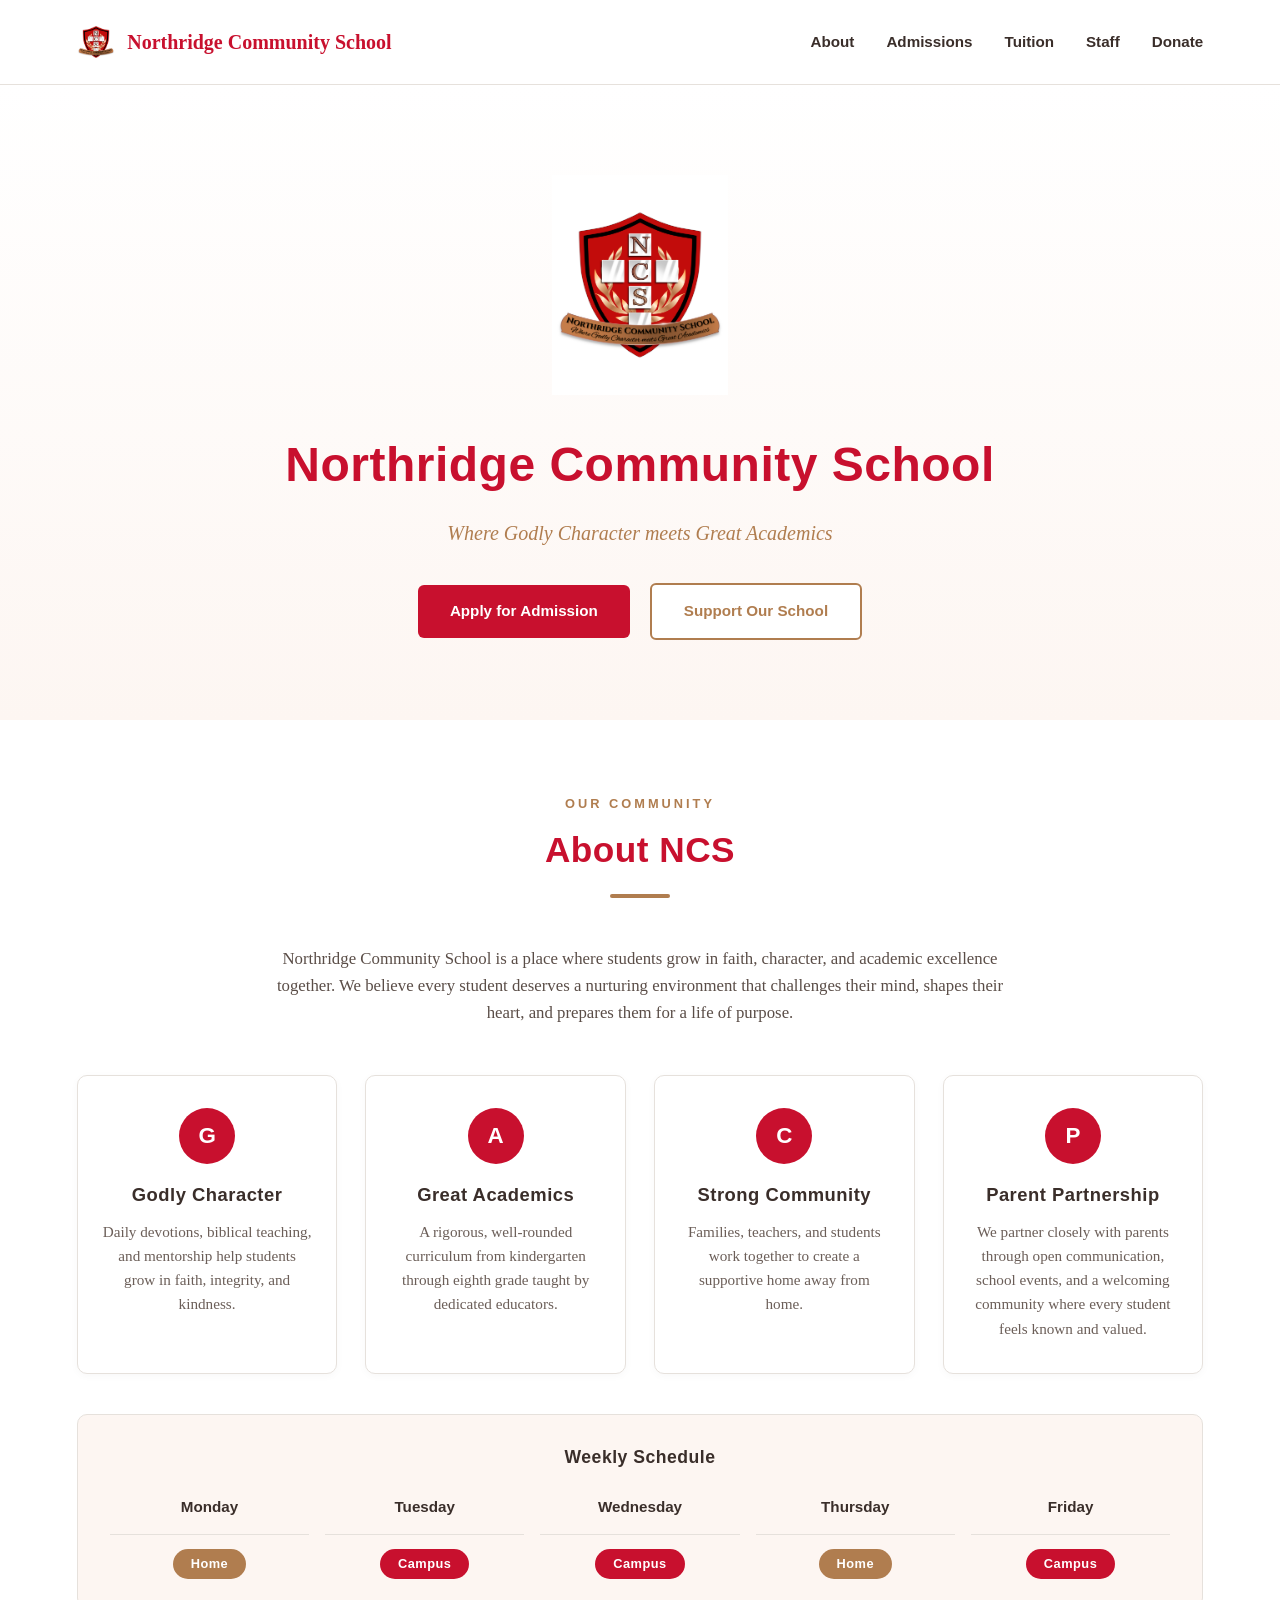
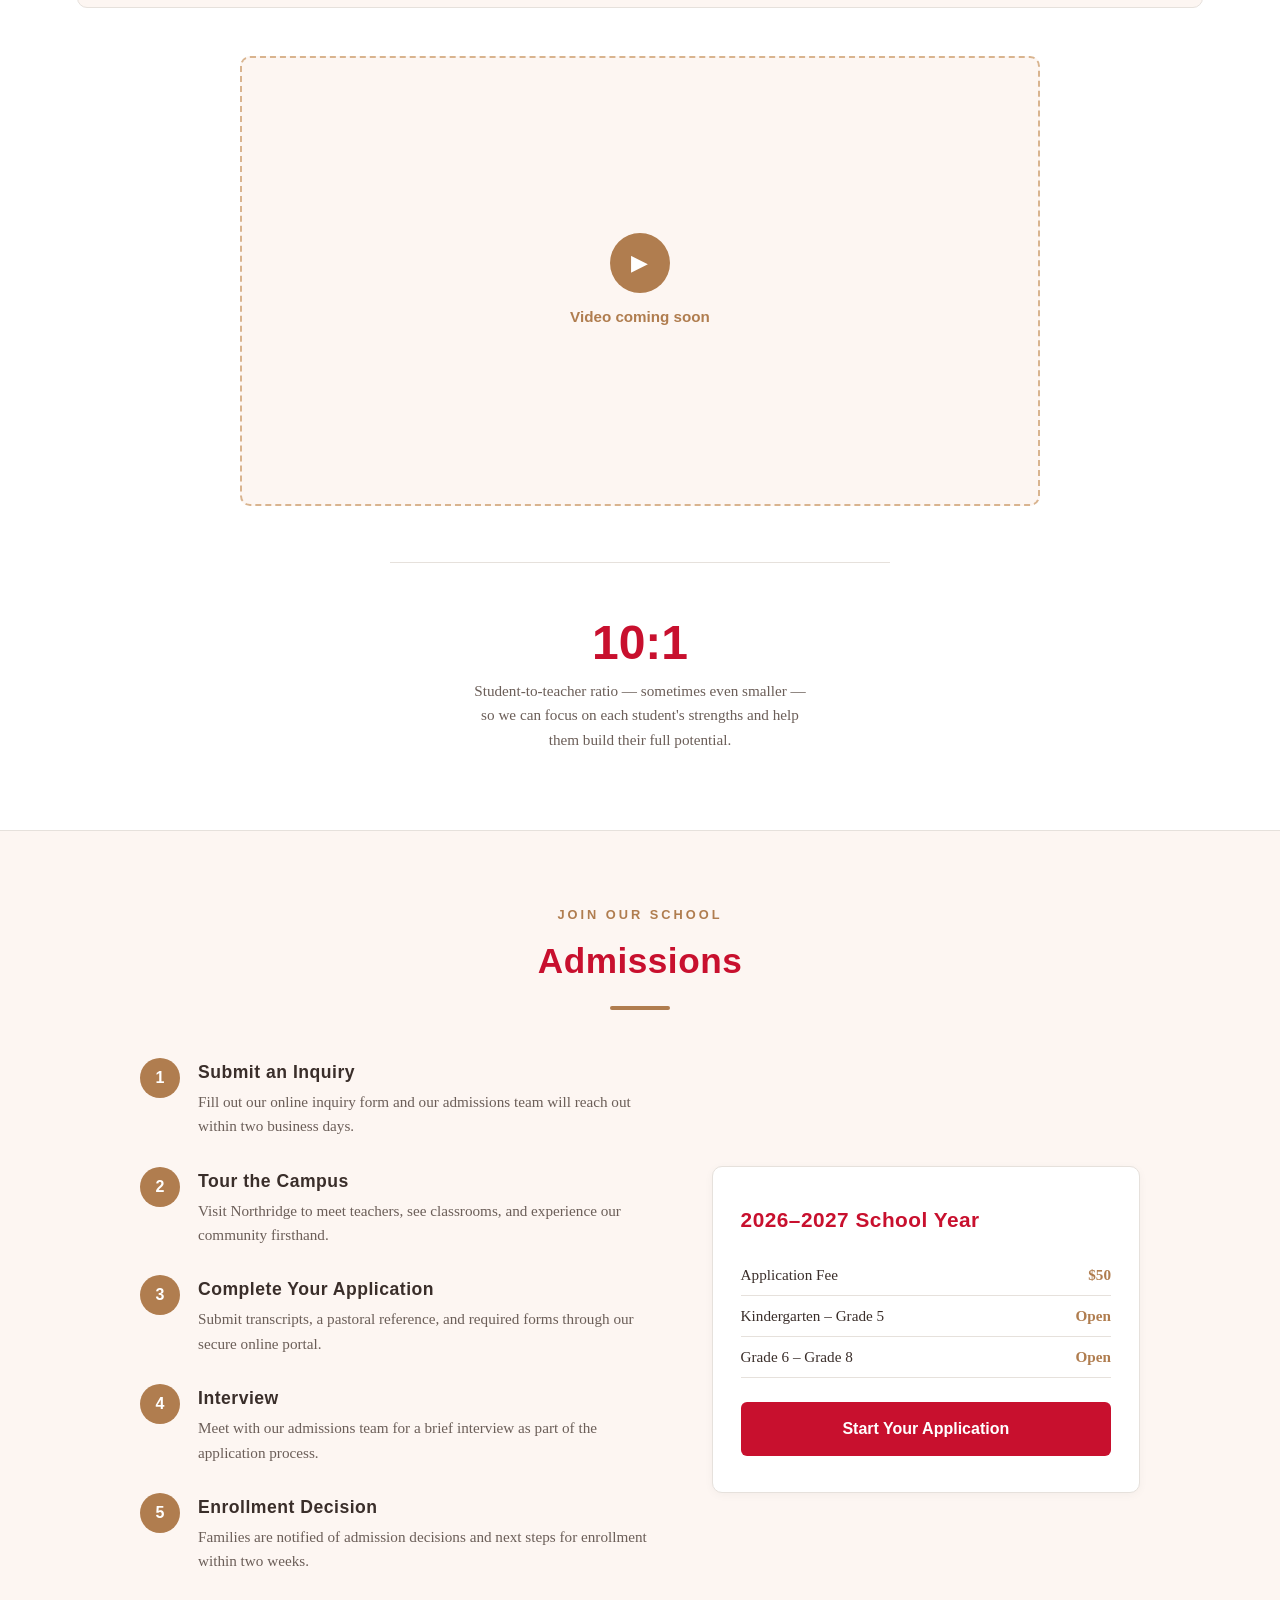
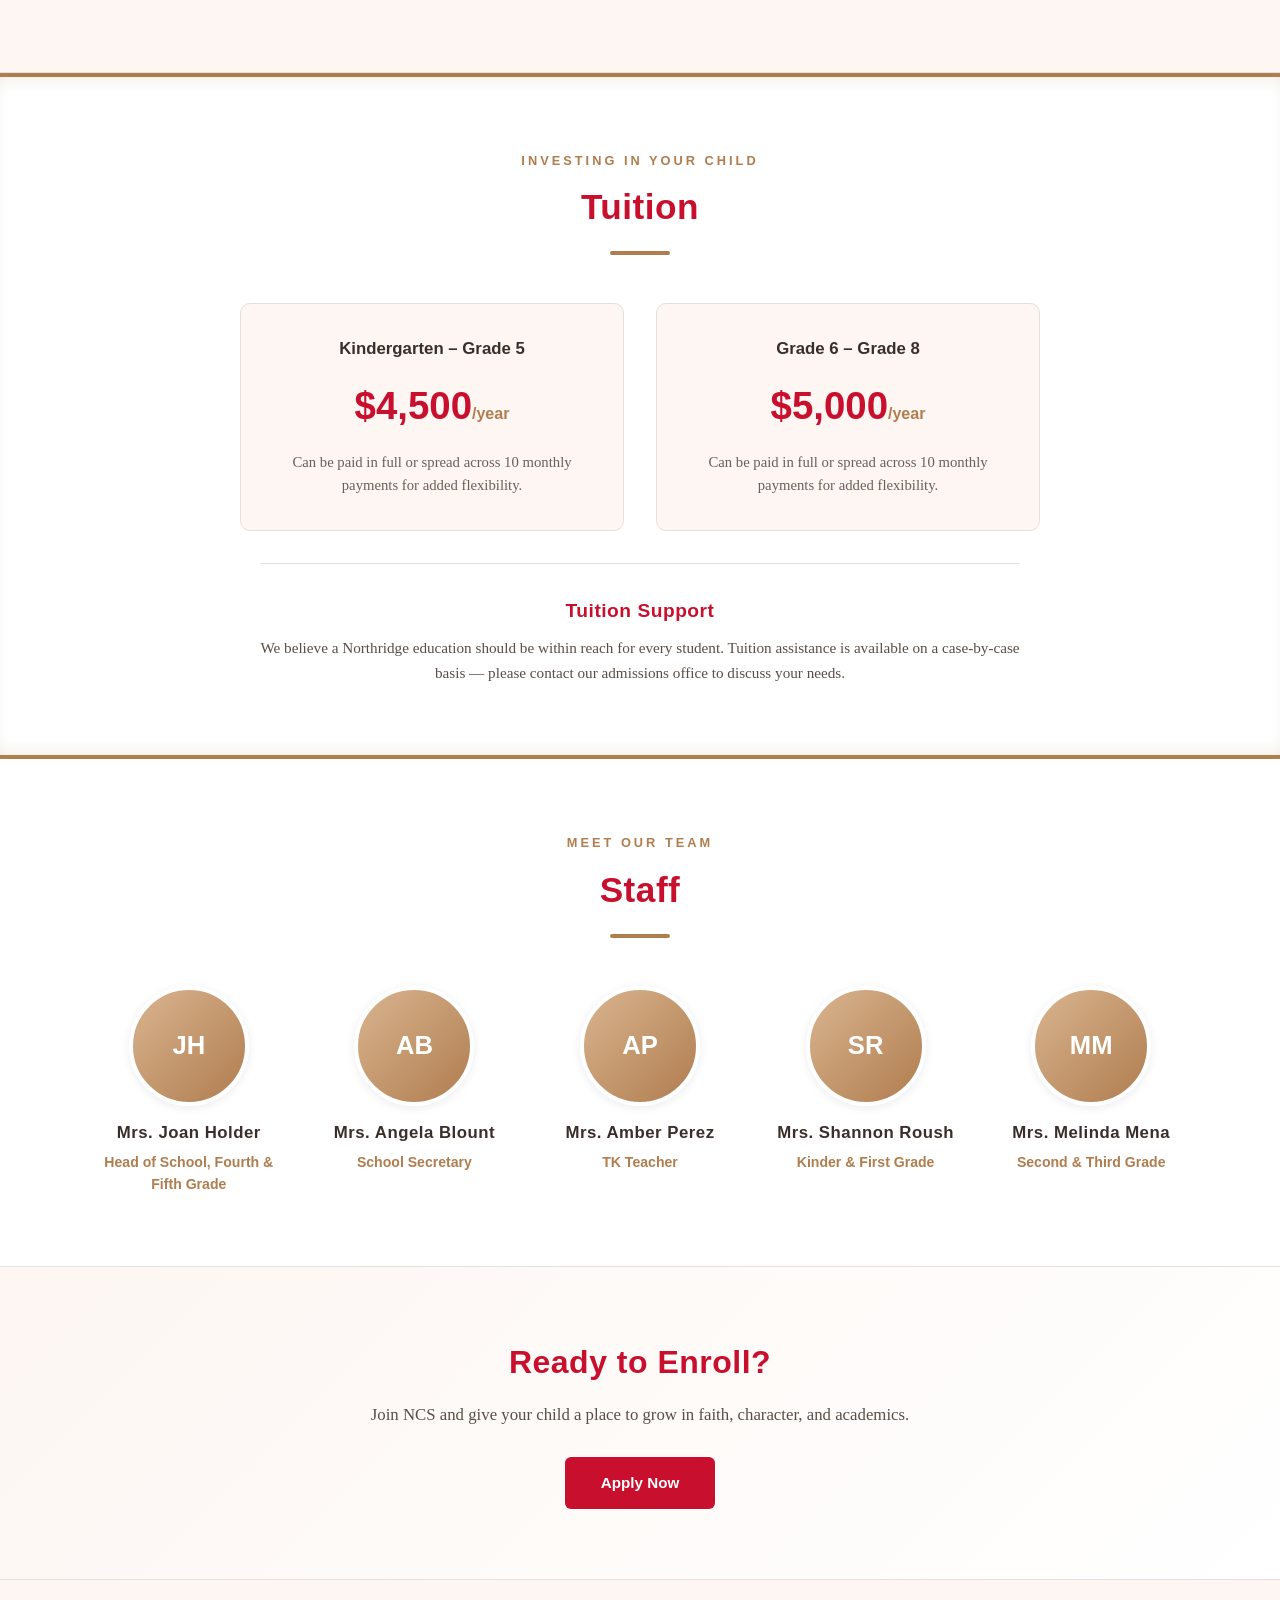
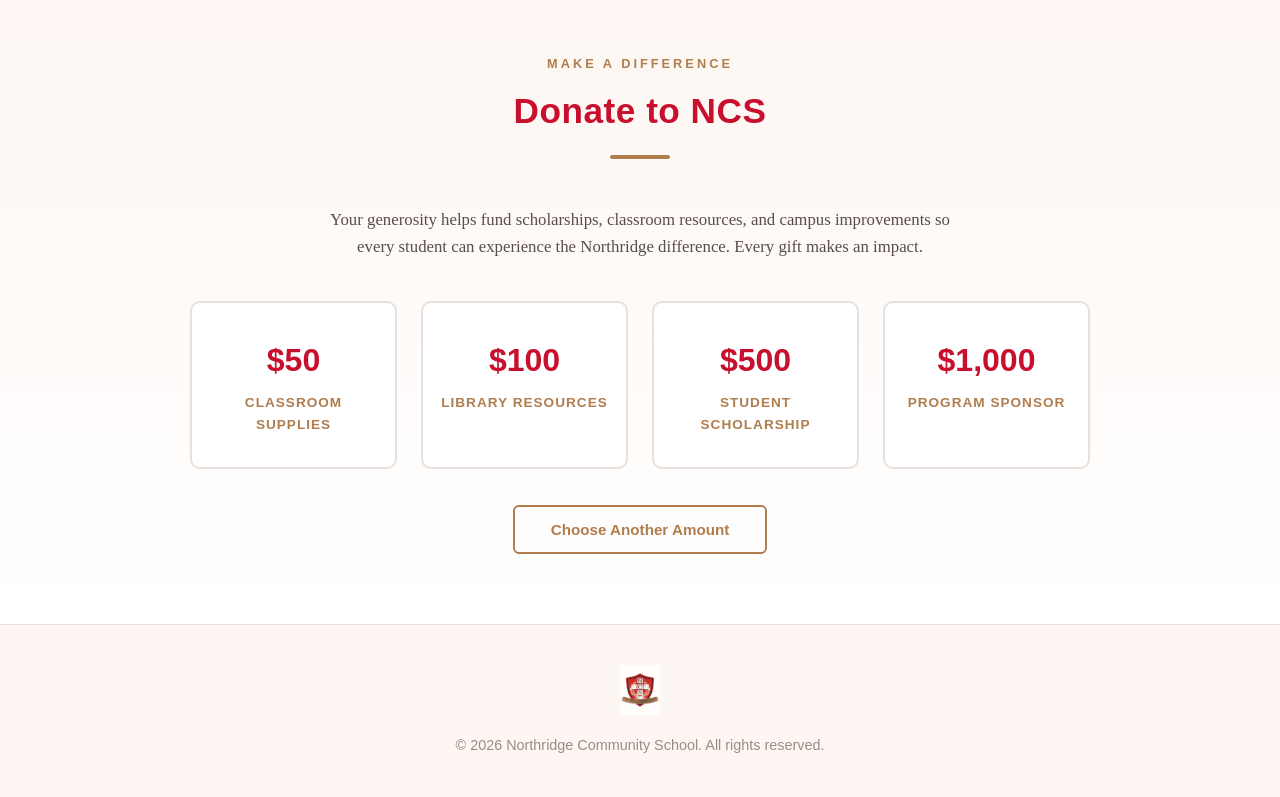
==== index.html @ eaa076a9 "Add files via upload" ====
<!DOCTYPE html>
<html lang="en">
<head>
<meta charset="UTF-8">
<meta name="viewport" content="width=device-width, initial-scale=1.0">
<title>Northridge Community School</title>
<style>
  :root{
    --red:#C8102E;
    --bronze:#B07D4F;
    --bronze-light:#D9B48F;
    --cream:#FFFFFF;
    --ink:#3A2E2A;
    --grey-line:#E6E1DC;
  }

  *{box-sizing:border-box; margin:0; padding:0;}

  body{
    font-family:'Georgia','Times New Roman',serif;
    color:var(--ink);
    background:#fff;
    line-height:1.6;
  }

  h1,h2,h3{
    font-family:'Trebuchet MS','Helvetica Neue',sans-serif;
    font-weight:700;
    letter-spacing:0.5px;
  }

  /* NAV */
  nav{
    display:flex;
    align-items:center;
    justify-content:space-between;
    padding:18px 6%;
    background:#fff;
    border-bottom:1px solid var(--grey-line);
    position:sticky;
    top:0;
    z-index:100;
  }
  .brand{
    display:flex;
    align-items:center;
    gap:12px;
  }
  .brand img{
    height:48px;
  }
  .brand span{
    font-size:1.25rem;
    color:var(--red);
    font-weight:700;
  }
  .nav-links{
    display:flex;
    gap:32px;
    list-style:none;
  }
  .nav-links a{
    text-decoration:none;
    color:var(--ink);
    font-family:'Trebuchet MS',sans-serif;
    font-size:0.95rem;
    font-weight:600;
    transition:color 0.2s;
  }
  .nav-links a:hover{ color:var(--red); }

  /* HERO */
  .hero{
    text-align:center;
    padding:90px 6% 80px;
    background:linear-gradient(180deg, #fff 0%, #fdf6f2 100%);
  }
  .hero img.crest{
    height:220px;
    margin-bottom:24px;
  }
  .hero h1{
    font-size:3rem;
    color:var(--red);
    margin-bottom:14px;
  }
  .hero p.tagline{
    font-family:Georgia, serif;
    font-style:italic;
    font-size:1.25rem;
    margin-bottom:34px;
    position:relative;
    display:inline-block;
    background:linear-gradient(
      100deg,
      var(--bronze) 0%,
      var(--bronze) 40%,
      #ffe9b8 48%,
      #fff6e0 50%,
      #ffe9b8 52%,
      var(--bronze) 60%,
      var(--bronze) 100%
    );
    background-size:300% 100%;
    background-position:100% 0;
    -webkit-background-clip:text;
    background-clip:text;
    color:transparent;
    animation:shimmer 9s ease-in-out infinite;
  }
  .hero p.tagline::after{
    content:"✦";
    position:absolute;
    right:-38px;
    top:50%;
    transform:translateY(-50%) scale(0) rotate(0deg);
    color:var(--red);
    font-size:2.1rem;
    text-shadow:0 0 10px #fff, 0 0 24px var(--bronze-light), 0 0 40px rgba(200,16,46,0.65), 0 0 60px rgba(200,16,46,0.35);
    animation:sparkle-pop 9s ease-in-out infinite;
    z-index:2;
  }
  .hero p.tagline::before{
    content:"✦";
    position:absolute;
    right:-16px;
    top:14%;
    transform:translateY(-50%) scale(0) rotate(0deg);
    color:var(--bronze);
    font-size:1.05rem;
    text-shadow:0 0 8px #fff, 0 0 16px var(--bronze-light), 0 0 28px rgba(176,125,79,0.5);
    animation:sparkle-pop-small 9s ease-in-out infinite;
    z-index:2;
  }
  @keyframes shimmer{
    0%   { background-position:200% 0; }
    65%  { background-position:-100% 0; }
    100% { background-position:-100% 0; }
  }
  @keyframes sparkle-pop{
    0%, 48%   { opacity:0; transform:translateY(-50%) scale(0.1) rotate(-30deg); }
    58%       { opacity:1; transform:translateY(-50%) scale(2.1) rotate(20deg); }
    68%       { opacity:1; transform:translateY(-50%) scale(1.3) rotate(0deg); }
    85%, 100% { opacity:0; transform:translateY(-50%) scale(0.1) rotate(25deg); }
  }
  @keyframes sparkle-pop-small{
    0%, 52%   { opacity:0; transform:translateY(-50%) scale(0.1) rotate(15deg); }
    62%       { opacity:1; transform:translateY(-50%) scale(1.9) rotate(-20deg); }
    72%       { opacity:1; transform:translateY(-50%) scale(1.1) rotate(0deg); }
    88%, 100% { opacity:0; transform:translateY(-50%) scale(0.1) rotate(-15deg); }
  }
  @media (prefers-reduced-motion: reduce){
    .hero p.tagline{ animation:none; background-position:-100% 0; }
    .hero p.tagline::after{ animation:none; opacity:1; transform:translateY(-50%) scale(1) rotate(0deg); }
    .hero p.tagline::before{ animation:none; opacity:1; transform:translateY(-50%) scale(1) rotate(0deg); }
  }
  .hero-buttons a{
    display:inline-block;
    padding:14px 32px;
    margin:0 8px;
    border-radius:6px;
    font-family:'Trebuchet MS',sans-serif;
    font-weight:700;
    text-decoration:none;
    font-size:0.95rem;
    transition:transform 0.15s, box-shadow 0.15s;
  }
  .btn-primary{
    background:var(--red);
    color:#fff;
  }
  .btn-secondary{
    background:#fff;
    color:var(--bronze);
    border:2px solid var(--bronze);
  }
  .hero-buttons a:hover{
    transform:translateY(-2px);
    box-shadow:0 6px 14px rgba(0,0,0,0.12);
  }

  /* SECTIONS */
  section{
    padding:70px 6%;
  }
  .section-alt{
    background:#fdf6f2;
    border-top:1px solid var(--grey-line);
    border-bottom:1px solid var(--grey-line);
  }
  .section-tuition{
    background:#fff;
    border-top:4px solid var(--bronze);
    border-bottom:4px solid var(--bronze);
    box-shadow:inset 0 12px 24px -20px rgba(176,125,79,0.4), inset 0 -12px 24px -20px rgba(176,125,79,0.4);
  }
  .section-header{
    text-align:center;
    margin-bottom:48px;
  }
  .section-header .eyebrow{
    display:inline-block;
    color:var(--bronze);
    font-family:'Trebuchet MS',sans-serif;
    font-weight:700;
    font-size:0.8rem;
    letter-spacing:3px;
    text-transform:uppercase;
    margin-bottom:8px;
  }
  .section-header h2{
    font-size:2.2rem;
    color:var(--red);
  }
  .divider{
    width:60px;
    height:4px;
    background:var(--bronze);
    margin:16px auto 0;
    border-radius:2px;
  }

  /* ABOUT */
  .about-grid{
    display:grid;
    grid-template-columns:repeat(4,1fr);
    gap:28px;
    max-width:1200px;
    margin:0 auto;
  }
  .about-card{
    background:#fff;
    border:1px solid var(--grey-line);
    border-radius:10px;
    padding:32px 24px;
    text-align:center;
    box-shadow:0 2px 8px rgba(0,0,0,0.03);
  }
  .about-card .icon{
    width:56px;
    height:56px;
    margin:0 auto 16px;
    border-radius:50%;
    background:var(--red);
    display:flex;
    align-items:center;
    justify-content:center;
    color:#fff;
    font-size:1.4rem;
    font-family:'Trebuchet MS',sans-serif;
    font-weight:700;
  }
  .about-card h3{
    color:var(--ink);
    margin-bottom:10px;
    font-size:1.15rem;
  }
  .about-card p{
    font-size:0.95rem;
    color:#6b5e58;
  }
  .about-intro{
    max-width:760px;
    margin:0 auto 48px;
    text-align:center;
    font-size:1.05rem;
    color:#5a4d47;
  }

  /* WEEKLY SCHEDULE BAR */
  .schedule-bar{
    max-width:1200px;
    margin:40px auto 0;
    background:#fdf6f2;
    border:1px solid var(--grey-line);
    border-radius:10px;
    padding:28px 32px;
  }
  .schedule-bar h3{
    text-align:center;
    color:var(--ink);
    font-size:1.1rem;
    margin-bottom:24px;
  }
  .schedule-table{
    display:grid;
    grid-template-columns:repeat(5,1fr);
    gap:0 16px;
  }
  .schedule-item{
    display:flex;
    flex-direction:column;
    align-items:center;
    gap:14px;
  }
  .schedule-item .day-name{
    font-family:'Trebuchet MS',sans-serif;
    font-weight:700;
    font-size:0.95rem;
    color:var(--ink);
    padding-bottom:14px;
    border-bottom:1px solid var(--grey-line);
    width:100%;
    text-align:center;
  }
  .day-tag{
    display:inline-block;
    padding:5px 18px;
    border-radius:20px;
    font-size:0.8rem;
    font-weight:700;
    letter-spacing:0.5px;
    font-family:'Trebuchet MS',sans-serif;
  }
  .day-tag.home{
    background:var(--bronze);
    color:#fff;
  }
  .day-tag.campus{
    background:var(--red);
    color:#fff;
    box-shadow:0 0 0 0 rgba(200,16,46,0.55);
    animation:campus-pulse 2.4s ease-out infinite;
  }
  @keyframes campus-pulse{
    0%   { box-shadow:0 0 0 0 rgba(200,16,46,0.55); }
    70%  { box-shadow:0 0 0 8px rgba(200,16,46,0); }
    100% { box-shadow:0 0 0 0 rgba(200,16,46,0); }
  }
  @media (prefers-reduced-motion: reduce){
    .day-tag.campus{ animation:none; box-shadow:0 0 0 4px rgba(200,16,46,0.15); }
  }

  /* VIDEO PLACEHOLDER */
  .video-placeholder{
    max-width:800px;
    margin:48px auto 0;
    aspect-ratio:16/9;
    background:#fdf6f2;
    border:2px dashed var(--bronze-light);
    border-radius:10px;
    display:flex;
    align-items:center;
    justify-content:center;
  }
  .video-placeholder-inner{
    text-align:center;
    color:var(--bronze);
  }
  .video-icon{
    width:60px;
    height:60px;
    border-radius:50%;
    background:var(--bronze);
    color:#fff;
    display:flex;
    align-items:center;
    justify-content:center;
    font-size:1.4rem;
    margin:0 auto 12px;
  }
  .video-placeholder-inner p{
    font-family:'Trebuchet MS',sans-serif;
    font-weight:600;
    font-size:0.95rem;
  }

  /* STATS BANNER */
  .stats-banner{
    max-width:500px;
    margin:56px auto 0;
    display:grid;
    grid-template-columns:1fr;
    gap:32px;
    padding-top:48px;
    border-top:1px solid var(--grey-line);
  }
  .stat-item{
    text-align:center;
    padding:8px 16px;
  }
  .stat-number{
    font-family:'Trebuchet MS',sans-serif;
    font-weight:700;
    font-size:3rem;
    color:var(--red);
    line-height:1;
    margin-bottom:12px;
    display:inline-block;
    transition:transform 0.2s;
  }
  .stat-number.pop{
    animation:stat-pop 0.5s ease;
  }
  @keyframes stat-pop{
    0%   { transform:scale(1); }
    40%  { transform:scale(1.25); color:var(--bronze); }
    100% { transform:scale(1); }
  }
  .stat-item p{
    font-size:0.95rem;
    color:#6b5e58;
    max-width:340px;
    margin:0 auto;
  }
  @media (max-width: 900px){
    .stats-banner{ grid-template-columns:1fr; gap:36px; }
  }

  /* ADMISSIONS */
  .admissions-wrap{
    max-width:1000px;
    margin:0 auto;
    display:grid;
    grid-template-columns:1.1fr 0.9fr;
    gap:48px;
    align-items:center;
  }
  .steps{
    list-style:none;
    counter-reset:step;
  }
  .steps li{
    counter-increment:step;
    display:flex;
    gap:18px;
    margin-bottom:28px;
  }
  .steps li::before{
    content:counter(step);
    flex-shrink:0;
    width:40px;
    height:40px;
    border-radius:50%;
    background:var(--bronze);
    color:#fff;
    display:flex;
    align-items:center;
    justify-content:center;
    font-family:'Trebuchet MS',sans-serif;
    font-weight:700;
  }
  .steps h3{
    font-size:1.1rem;
    margin-bottom:4px;
    color:var(--ink);
  }
  .steps p{
    font-size:0.95rem;
    color:#6b5e58;
  }
  .admissions-card{
    background:#fff;
    border:1px solid var(--grey-line);
    border-radius:10px;
    padding:36px 28px;
    box-shadow:0 2px 10px rgba(0,0,0,0.04);
  }
  .admissions-card h3{
    color:var(--red);
    margin-bottom:18px;
    font-size:1.3rem;
  }
  .admissions-card ul{
    list-style:none;
    margin-bottom:24px;
  }
  .admissions-card ul li{
    padding:8px 0;
    border-bottom:1px solid var(--grey-line);
    display:flex;
    justify-content:space-between;
    font-size:0.95rem;
  }
  .admissions-card ul li span:last-child{
    color:var(--bronze);
    font-weight:700;
  }
  .admissions-card a{
    display:block;
    text-align:center;
    background:var(--red);
    color:#fff;
    padding:14px;
    border-radius:6px;
    text-decoration:none;
    font-family:'Trebuchet MS',sans-serif;
    font-weight:700;
  }

  /* TUITION */
  .tuition-grid{
    display:grid;
    grid-template-columns:repeat(2,1fr);
    gap:32px;
    max-width:800px;
    margin:0 auto 32px;
  }
  .tuition-card{
    background:#fdf6f2;
    border:1px solid var(--grey-line);
    border-radius:10px;
    padding:32px 28px;
    text-align:center;
  }
  .tuition-grade{
    font-family:'Trebuchet MS',sans-serif;
    font-weight:700;
    color:var(--ink);
    font-size:1.05rem;
    margin-bottom:12px;
  }
  .tuition-amount{
    font-family:'Trebuchet MS',sans-serif;
    font-weight:700;
    font-size:2.4rem;
    color:var(--red);
    margin-bottom:14px;
  }
  .tuition-amount span{
    font-size:1rem;
    font-weight:600;
    color:var(--bronze);
  }
  .tuition-card p{
    font-size:0.92rem;
    color:#6b5e58;
  }
  .tuition-note{
    max-width:760px;
    margin:0 auto;
    text-align:center;
    border-top:1px solid var(--grey-line);
    padding-top:32px;
  }
  .tuition-note h3{
    color:var(--red);
    font-size:1.2rem;
    margin-bottom:10px;
  }
  .tuition-note p{
    font-size:0.95rem;
    color:#5a4d47;
  }

  /* STAFF */
  .staff-grid{
    display:grid;
    grid-template-columns:repeat(auto-fit, minmax(180px, 1fr));
    gap:28px;
    max-width:1100px;
    margin:0 auto;
    justify-content:center;
  }
  .staff-card{
    text-align:center;
  }
  .staff-photo{
    width:120px;
    height:120px;
    border-radius:50%;
    margin:0 auto 14px;
    background:linear-gradient(135deg, var(--bronze-light), var(--bronze));
    display:flex;
    align-items:center;
    justify-content:center;
    color:#fff;
    font-family:'Trebuchet MS',sans-serif;
    font-size:1.6rem;
    font-weight:700;
    border:4px solid #fff;
    box-shadow:0 2px 10px rgba(0,0,0,0.08);
  }
  .staff-card h3{
    font-size:1.05rem;
    color:var(--ink);
    margin-bottom:4px;
  }
  .staff-card p{
    font-size:0.88rem;
    color:var(--bronze);
    font-family:'Trebuchet MS',sans-serif;
    font-weight:600;
  }

  /* ENROLL CTA */
  .enroll-cta{
    text-align:center;
    background:linear-gradient(135deg, #fdf6f2 0%, #fff 100%);
    border-top:1px solid var(--grey-line);
    border-bottom:1px solid var(--grey-line);
  }
  .enroll-cta h2{
    font-size:2rem;
    color:var(--red);
    margin-bottom:14px;
  }
  .enroll-cta p{
    max-width:560px;
    margin:0 auto 28px;
    font-size:1.05rem;
    color:#5a4d47;
  }
  .enroll-cta a{
    display:inline-block;
    padding:14px 36px;
    border-radius:6px;
    font-family:'Trebuchet MS',sans-serif;
    font-weight:700;
    text-decoration:none;
    font-size:0.95rem;
    transition:transform 0.15s, box-shadow 0.15s;
  }
  .enroll-cta a:hover{
    transform:translateY(-2px);
    box-shadow:0 6px 14px rgba(0,0,0,0.12);
  }

  /* DONATE */
  .donate-section{
    background:linear-gradient(180deg, #fdf6f2 0%, #fff 100%);
    text-align:center;
  }
  .donate-section p.lead{
    max-width:640px;
    margin:0 auto 40px;
    font-size:1.05rem;
    color:#5a4d47;
  }
  .donate-grid{
    display:grid;
    grid-template-columns:repeat(4,1fr);
    gap:24px;
    max-width:900px;
    margin:0 auto 36px;
  }
  .donate-card{
    background:#fff;
    border:2px solid var(--grey-line);
    border-radius:10px;
    padding:32px 16px;
    cursor:pointer;
    transition:border-color 0.2s, transform 0.2s, box-shadow 0.2s;
  }
  .donate-card:hover{
    border-color:var(--red);
    transform:translateY(-4px);
    box-shadow:0 8px 18px rgba(0,0,0,0.08);
  }
  .donate-card .amount{
    font-family:'Trebuchet MS',sans-serif;
    font-size:2rem;
    font-weight:700;
    color:var(--red);
    margin-bottom:6px;
  }
  .donate-card .label{
    font-size:0.85rem;
    color:var(--bronze);
    font-weight:600;
    font-family:'Trebuchet MS',sans-serif;
    text-transform:uppercase;
    letter-spacing:1px;
  }
  .donate-custom{
    font-family:'Trebuchet MS',sans-serif;
    font-weight:700;
    background:none;
    border:2px solid var(--bronze);
    color:var(--bronze);
    padding:14px 36px;
    border-radius:6px;
    font-size:0.95rem;
    cursor:pointer;
    transition:all 0.2s;
  }
  .donate-custom:hover{
    background:var(--bronze);
    color:#fff;
  }

  /* FOOTER */
  footer{
    background:#fdf6f2;
    border-top:1px solid var(--grey-line);
    padding:40px 6%;
    text-align:center;
    font-size:0.9rem;
    color:#9a8b84;
    font-family:'Trebuchet MS',sans-serif;
  }
  footer .crest-small{
    height:50px;
    margin-bottom:12px;
    opacity:0.85;
  }

  /* MOBILE MENU TOGGLE */
  .menu-toggle{
    display:none;
    flex-direction:column;
    gap:5px;
    background:none;
    border:none;
    cursor:pointer;
    padding:8px;
  }
  .menu-toggle span{
    display:block;
    width:24px;
    height:3px;
    background:var(--red);
    border-radius:2px;
    transition:transform 0.2s, opacity 0.2s;
  }
  .menu-toggle.open span:nth-child(1){ transform:translateY(8px) rotate(45deg); }
  .menu-toggle.open span:nth-child(2){ opacity:0; }
  .menu-toggle.open span:nth-child(3){ transform:translateY(-8px) rotate(-45deg); }

  /* RESPONSIVE */
  @media (max-width: 900px){
    .about-grid, .staff-grid, .tuition-grid{ grid-template-columns:repeat(2,1fr); }
    .admissions-wrap{ grid-template-columns:1fr; }
    .donate-grid{ grid-template-columns:repeat(2,1fr); }
    .menu-toggle{ display:flex; }
    .nav-links{
      display:none;
      position:absolute;
      top:100%;
      left:0;
      right:0;
      flex-direction:column;
      background:#fff;
      border-bottom:1px solid var(--grey-line);
      padding:8px 6% 16px;
      gap:0;
      box-shadow:0 8px 16px rgba(0,0,0,0.05);
    }
    .nav-links.open{ display:flex; }
    .nav-links li{
      border-top:1px solid var(--grey-line);
    }
    .nav-links a{
      display:block;
      padding:14px 4px;
    }
    .hero h1{ font-size:2.2rem; }
    .schedule-table{ gap:0 8px; }
    .schedule-item .day-name{ font-size:0.85rem; }
    .day-tag{ padding:5px 12px; font-size:0.75rem; }
  }

  @media (max-width: 600px){
    nav{ padding:14px 5%; }
    .brand span{ font-size:1.05rem; }
    .brand img{ height:40px; }

    .hero{ padding:56px 6% 56px; }
    .hero img.crest{ height:130px; margin-bottom:18px; }
    .hero h1{ font-size:1.7rem; line-height:1.2; }
    .hero p.tagline{ font-size:1.05rem; }
    .hero p.tagline::after{ right:-18px; font-size:1.6rem; }
    .hero p.tagline::before{ right:-2px; font-size:0.9rem; }
    .hero-buttons{
      display:flex;
      flex-direction:column;
      gap:12px;
      align-items:center;
    }
    .hero-buttons a{
      width:100%;
      max-width:280px;
      margin:0;
      text-align:center;
    }

    section{ padding:48px 6%; }
    .section-header{ margin-bottom:32px; }
    .section-header h2{ font-size:1.7rem; }

    .about-grid, .tuition-grid, .donate-grid{
      grid-template-columns:1fr;
      gap:18px;
    }
    .about-card{ padding:26px 20px; }
    .about-intro{ font-size:0.98rem; margin-bottom:32px; }

    .video-placeholder{ margin-top:32px; border-radius:8px; }
    .video-icon{ width:48px; height:48px; font-size:1.1rem; }

    .schedule-bar{ padding:22px 20px; margin-top:28px; }
    .schedule-table{
      display:flex;
      flex-direction:column;
    }
    .schedule-item{
      flex-direction:row;
      align-items:center;
      justify-content:space-between;
      gap:0;
      padding:12px 0;
      border-bottom:1px solid var(--grey-line);
    }
    .schedule-item:last-child{
      border-bottom:none;
    }
    .schedule-item .day-name{
      border-bottom:none;
      padding-bottom:0;
      width:auto;
      text-align:left;
    }

    .stats-banner{ margin-top:36px; padding-top:32px; gap:28px; }
    .stat-number{ font-size:2.4rem; }

    .admissions-wrap{ gap:32px; }
    .steps li{ gap:14px; margin-bottom:22px; }
    .steps li::before{ width:34px; height:34px; font-size:0.9rem; }
    .admissions-card{ padding:28px 22px; }

    .tuition-card{ padding:26px 20px; }
    .tuition-amount{ font-size:2rem; }
    .tuition-note{ padding-top:28px; }

    .staff-grid{
      grid-template-columns:none;
      grid-auto-flow:column;
      grid-auto-columns:140px;
      overflow-x:auto;
      gap:24px;
      margin:0 -6%;
      padding:4px 6% 12px;
      scroll-snap-type:x mandatory;
      -webkit-overflow-scrolling:touch;
      scrollbar-width:none;
      justify-content:flex-start;
    }
    .staff-grid::-webkit-scrollbar{ display:none; }
    .staff-card{ scroll-snap-align:start; flex-shrink:0; }
    .staff-photo{ width:100px; height:100px; font-size:1.4rem; }

    .donate-card{ padding:24px 14px; }
    .donate-card .amount{ font-size:1.6rem; }
    .donate-custom{ width:100%; max-width:280px; }

    footer{ padding:32px 6%; }
  }
</style>
</head>
<body>

<nav>
  <div class="brand">
    <img src="logo.png" alt="NCS Crest">
    <span>Northridge Community School</span>
  </div>
  <ul class="nav-links" id="navLinks">
    <li><a href="#about">About</a></li>
    <li><a href="#admissions">Admissions</a></li>
    <li><a href="#tuition">Tuition</a></li>
    <li><a href="#staff">Staff</a></li>
    <li><a href="#donate">Donate</a></li>
  </ul>
  <button class="menu-toggle" id="menuToggle" aria-label="Toggle navigation menu" aria-expanded="false">
    <span></span><span></span><span></span>
  </button>
</nav>

<section class="hero">
  <img class="crest" src="logo.png" alt="Northridge Community School Crest">
  <h1>Northridge Community School</h1>
  <p class="tagline">Where Godly Character meets Great Academics</p>
  <div class="hero-buttons">
    <a href="#admissions" class="btn-primary">Apply for Admission</a>
    <a href="#donate" class="btn-secondary">Support Our School</a>
  </div>
</section>

<section id="about">
  <div class="section-header">
    <span class="eyebrow">Our Community</span>
    <h2>About NCS</h2>
    <div class="divider"></div>
  </div>
  <p class="about-intro">
    Northridge Community School is a place where students grow in faith, character, and academic excellence
    together. We believe every student deserves a nurturing environment that challenges their mind, shapes
    their heart, and prepares them for a life of purpose.
  </p>
  <div class="about-grid">
    <div class="about-card">
      <div class="icon">G</div>
      <h3>Godly Character</h3>
      <p>Daily devotions, biblical teaching, and mentorship help students grow in faith, integrity, and kindness.</p>
    </div>
    <div class="about-card">
      <div class="icon">A</div>
      <h3>Great Academics</h3>
      <p>A rigorous, well-rounded curriculum from kindergarten through eighth grade taught by dedicated educators.</p>
    </div>
    <div class="about-card">
      <div class="icon">C</div>
      <h3>Strong Community</h3>
      <p>Families, teachers, and students work together to create a supportive home away from home.</p>
    </div>
    <div class="about-card">
      <div class="icon">P</div>
      <h3>Parent Partnership</h3>
      <p>We partner closely with parents through open communication, school events, and a welcoming community where every student feels known and valued.</p>
    </div>
  </div>
  <div class="schedule-bar">
    <h3>Weekly Schedule</h3>
    <div class="schedule-table">
      <div class="schedule-item"><span class="day-name">Monday</span><span class="day-tag home">Home</span></div>
      <div class="schedule-item"><span class="day-name">Tuesday</span><span class="day-tag campus">Campus</span></div>
      <div class="schedule-item"><span class="day-name">Wednesday</span><span class="day-tag campus">Campus</span></div>
      <div class="schedule-item"><span class="day-name">Thursday</span><span class="day-tag home">Home</span></div>
      <div class="schedule-item"><span class="day-name">Friday</span><span class="day-tag campus">Campus</span></div>
    </div>
  </div>
  <div class="video-placeholder">
    <div class="video-placeholder-inner">
      <div class="video-icon">▶</div>
      <p>Video coming soon</p>
    </div>
  </div>
  <div class="stats-banner">
    <div class="stat-item">
      <div class="stat-number" id="ratioCount" data-target="10">0<span>:1</span></div>
      <p>Student-to-teacher ratio — sometimes even smaller — so we can focus on each student's strengths and help them build their full potential.</p>
    </div>
  </div>
</section>

<section id="admissions" class="section-alt">
  <div class="section-header">
    <span class="eyebrow">Join Our School</span>
    <h2>Admissions</h2>
    <div class="divider"></div>
  </div>
  <div class="admissions-wrap">
    <ol class="steps">
      <li>
        <div>
          <h3>Submit an Inquiry</h3>
          <p>Fill out our online inquiry form and our admissions team will reach out within two business days.</p>
        </div>
      </li>
      <li>
        <div>
          <h3>Tour the Campus</h3>
          <p>Visit Northridge to meet teachers, see classrooms, and experience our community firsthand.</p>
        </div>
      </li>
      <li>
        <div>
          <h3>Complete Your Application</h3>
          <p>Submit transcripts, a pastoral reference, and required forms through our secure online portal.</p>
        </div>
      </li>
      <li>
        <div>
          <h3>Interview</h3>
          <p>Meet with our admissions team for a brief interview as part of the application process.</p>
        </div>
      </li>
      <li>
        <div>
          <h3>Enrollment Decision</h3>
          <p>Families are notified of admission decisions and next steps for enrollment within two weeks.</p>
        </div>
      </li>
    </ol>
    <div class="admissions-card">
      <h3>2026–2027 School Year</h3>
      <ul>
        <li><span>Application Fee</span><span>$50</span></li>
        <li><span>Kindergarten – Grade 5</span><span>Open</span></li>
        <li><span>Grade 6 – Grade 8</span><span>Open</span></li>
      </ul>
      <a href="#">Start Your Application</a>
    </div>
  </div>
</section>

<section id="tuition" class="section-tuition">
  <div class="section-header">
    <span class="eyebrow">Investing in Your Child</span>
    <h2>Tuition</h2>
    <div class="divider"></div>
  </div>
  <div class="tuition-grid">
    <div class="tuition-card">
      <div class="tuition-grade">Kindergarten – Grade 5</div>
      <div class="tuition-amount">$4,500<span>/year</span></div>
      <p>Can be paid in full or spread across 10 monthly payments for added flexibility.</p>
    </div>
    <div class="tuition-card">
      <div class="tuition-grade">Grade 6 – Grade 8</div>
      <div class="tuition-amount">$5,000<span>/year</span></div>
      <p>Can be paid in full or spread across 10 monthly payments for added flexibility.</p>
    </div>
  </div>
  <div class="tuition-note">
    <h3>Tuition Support</h3>
    <p>We believe a Northridge education should be within reach for every student. Tuition assistance is available on a case-by-case basis — please contact our admissions office to discuss your needs.</p>
  </div>
</section>

<section id="staff">
  <div class="section-header">
    <span class="eyebrow">Meet Our Team</span>
    <h2>Staff</h2>
    <div class="divider"></div>
  </div>
  <div class="staff-grid">
    <div class="staff-card">
      <div class="staff-photo">JH</div>
      <h3>Mrs. Joan Holder</h3>
      <p>Head of School, Fourth &amp; Fifth Grade</p>
    </div>
    <div class="staff-card">
      <div class="staff-photo">AB</div>
      <h3>Mrs. Angela Blount</h3>
      <p>School Secretary</p>
    </div>
    <div class="staff-card">
      <div class="staff-photo">AP</div>
      <h3>Mrs. Amber Perez</h3>
      <p>TK Teacher</p>
    </div>
    <div class="staff-card">
      <div class="staff-photo">SR</div>
      <h3>Mrs. Shannon Roush</h3>
      <p>Kinder &amp; First Grade</p>
    </div>
    <div class="staff-card">
      <div class="staff-photo">MM</div>
      <h3>Mrs. Melinda Mena</h3>
      <p>Second &amp; Third Grade</p>
    </div>
  </div>
</section>

<section class="enroll-cta">
  <h2>Ready to Enroll?</h2>
  <p>Join NCS and give your child a place to grow in faith, character, and academics.</p>
  <a href="#admissions" class="btn-primary">Apply Now</a>
</section>

<section id="donate" class="donate-section">
  <div class="section-header">
    <span class="eyebrow">Make a Difference</span>
    <h2>Donate to NCS</h2>
    <div class="divider"></div>
  </div>
  <p class="lead">
    Your generosity helps fund scholarships, classroom resources, and campus improvements so every
    student can experience the Northridge difference. Every gift makes an impact.
  </p>
  <div class="donate-grid">
    <div class="donate-card">
      <div class="amount">$50</div>
      <div class="label">Classroom Supplies</div>
    </div>
    <div class="donate-card">
      <div class="amount">$100</div>
      <div class="label">Library Resources</div>
    </div>
    <div class="donate-card">
      <div class="amount">$500</div>
      <div class="label">Student Scholarship</div>
    </div>
    <div class="donate-card">
      <div class="amount">$1,000</div>
      <div class="label">Program Sponsor</div>
    </div>
  </div>
  <button class="donate-custom">Choose Another Amount</button>
</section>

<footer>
  <img class="crest-small" src="logo.png" alt="NCS Crest">
  <p>&copy; 2026 Northridge Community School. All rights reserved.</p>
</footer>

<script>
  // Count-up animation for stat numbers
  function animateCounter(counter) {
    const target = parseInt(counter.dataset.target, 10);
    const suffix = counter.querySelector('span');
    const suffixHTML = suffix ? suffix.outerHTML : '';
    let animated = false;

    const runCount = () => {
      if (animated) return;
      animated = true;
      const duration = 1200;
      const start = performance.now();

      const step = (now) => {
        const progress = Math.min((now - start) / duration, 1);
        const eased = 1 - Math.pow(1 - progress, 3); // ease-out
        counter.innerHTML = Math.round(eased * target) + suffixHTML;
        if (progress < 1) {
          requestAnimationFrame(step);
        } else {
          counter.innerHTML = target + suffixHTML;
          counter.classList.add('pop');
          setTimeout(() => counter.classList.remove('pop'), 500);
        }
      };
      requestAnimationFrame(step);
    };

    const observer = new IntersectionObserver((entries) => {
      entries.forEach(entry => {
        if (entry.isIntersecting) {
          runCount();
          observer.disconnect();
        }
      });
    }, { threshold: 0.5 });

    observer.observe(counter);
  }

  ['ratioCount'].forEach(id => {
    const el = document.getElementById(id);
    if (el) animateCounter(el);
  });

  // Mobile menu toggle
  const menuToggle = document.getElementById('menuToggle');
  const navLinks = document.getElementById('navLinks');
  if (menuToggle && navLinks) {
    menuToggle.addEventListener('click', () => {
      const isOpen = navLinks.classList.toggle('open');
      menuToggle.classList.toggle('open');
      menuToggle.setAttribute('aria-expanded', isOpen);
    });
    navLinks.querySelectorAll('a').forEach(link => {
      link.addEventListener('click', () => {
        navLinks.classList.remove('open');
        menuToggle.classList.remove('open');
        menuToggle.setAttribute('aria-expanded', 'false');
      });
    });
  }
</script>

</body>
</html>
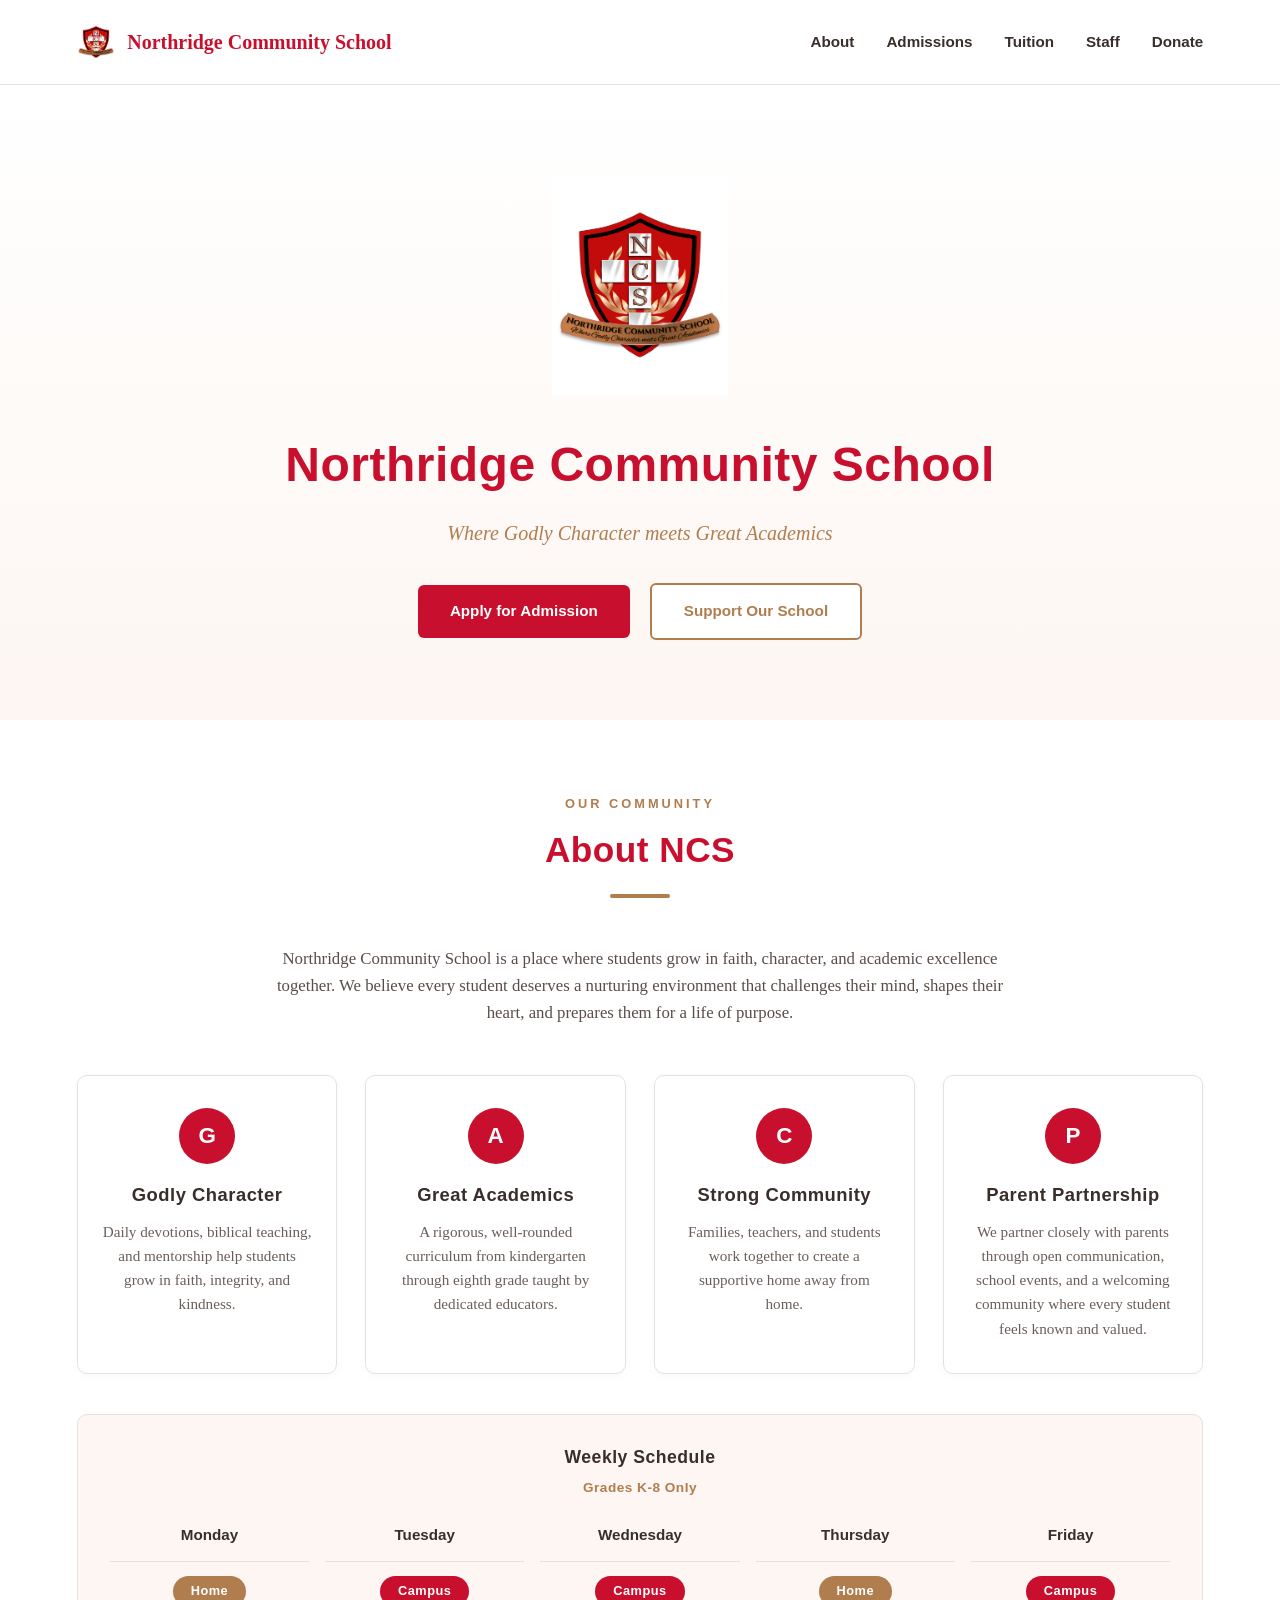
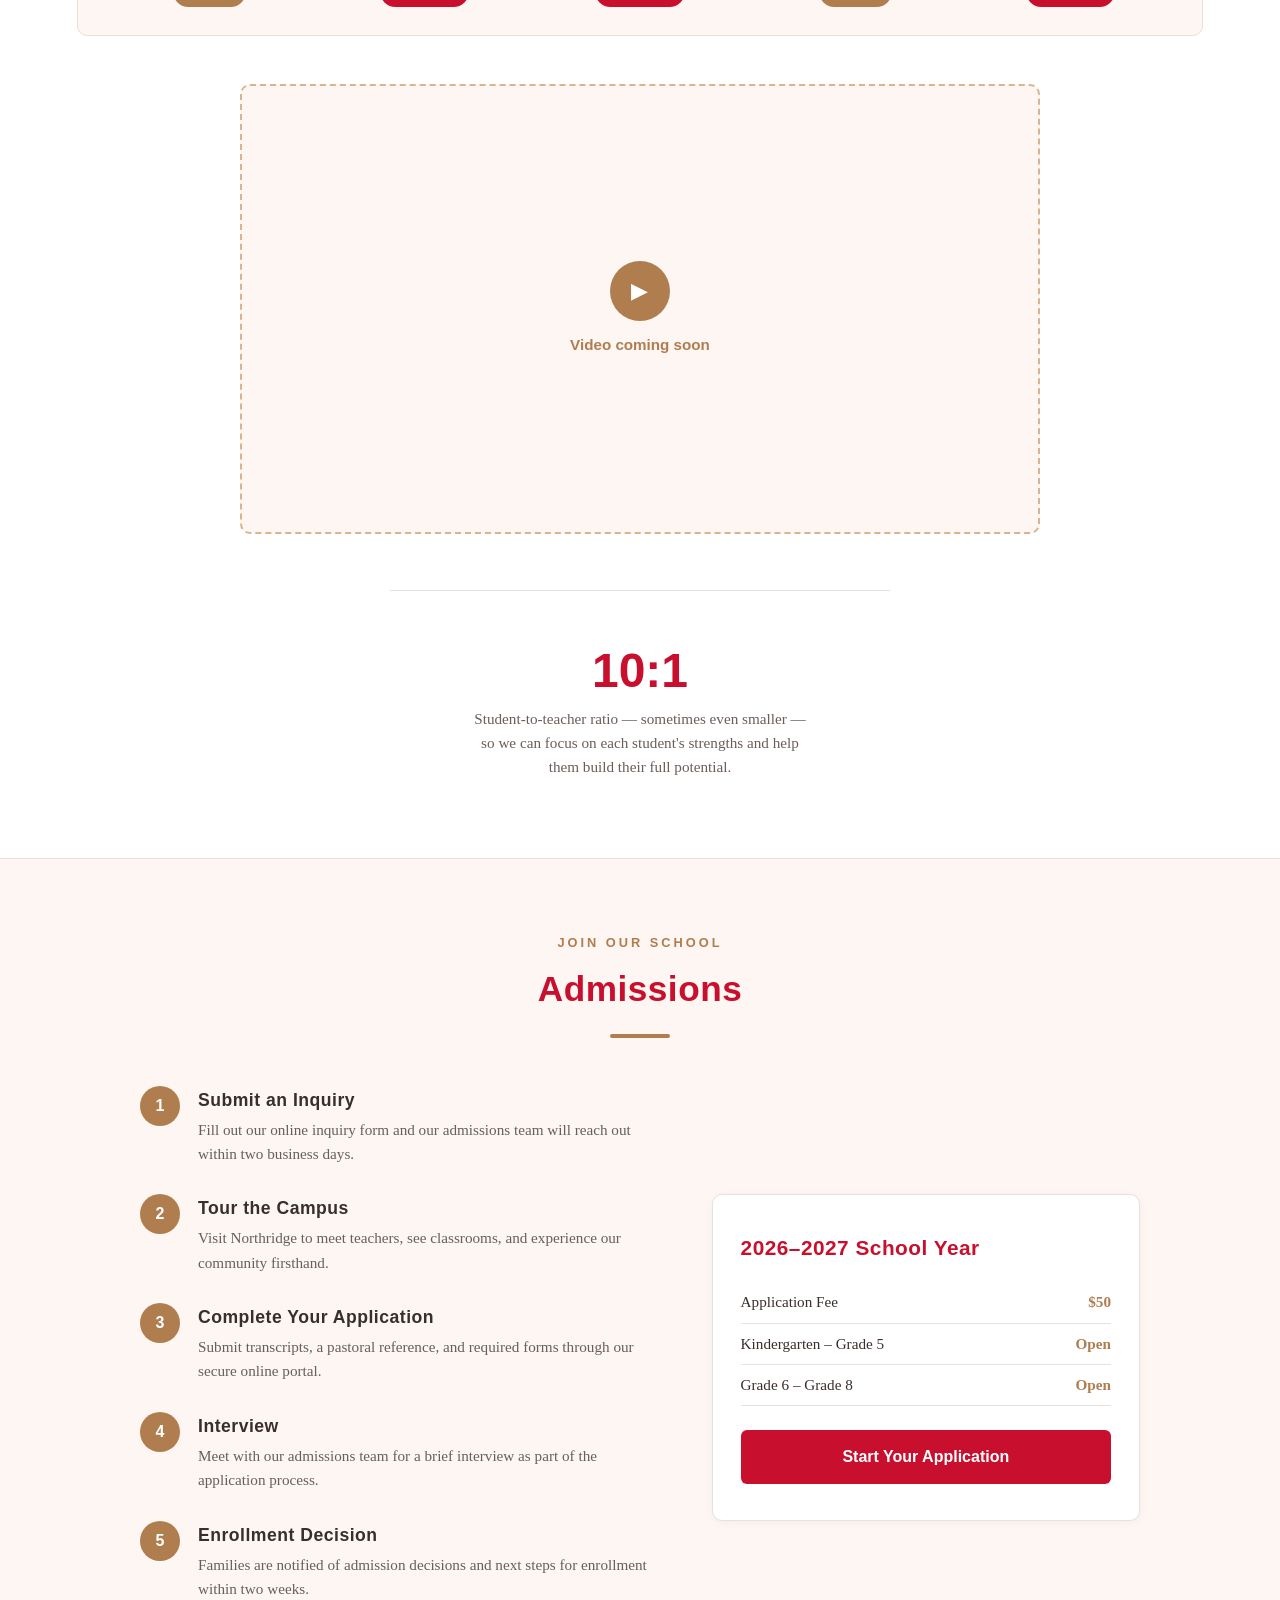
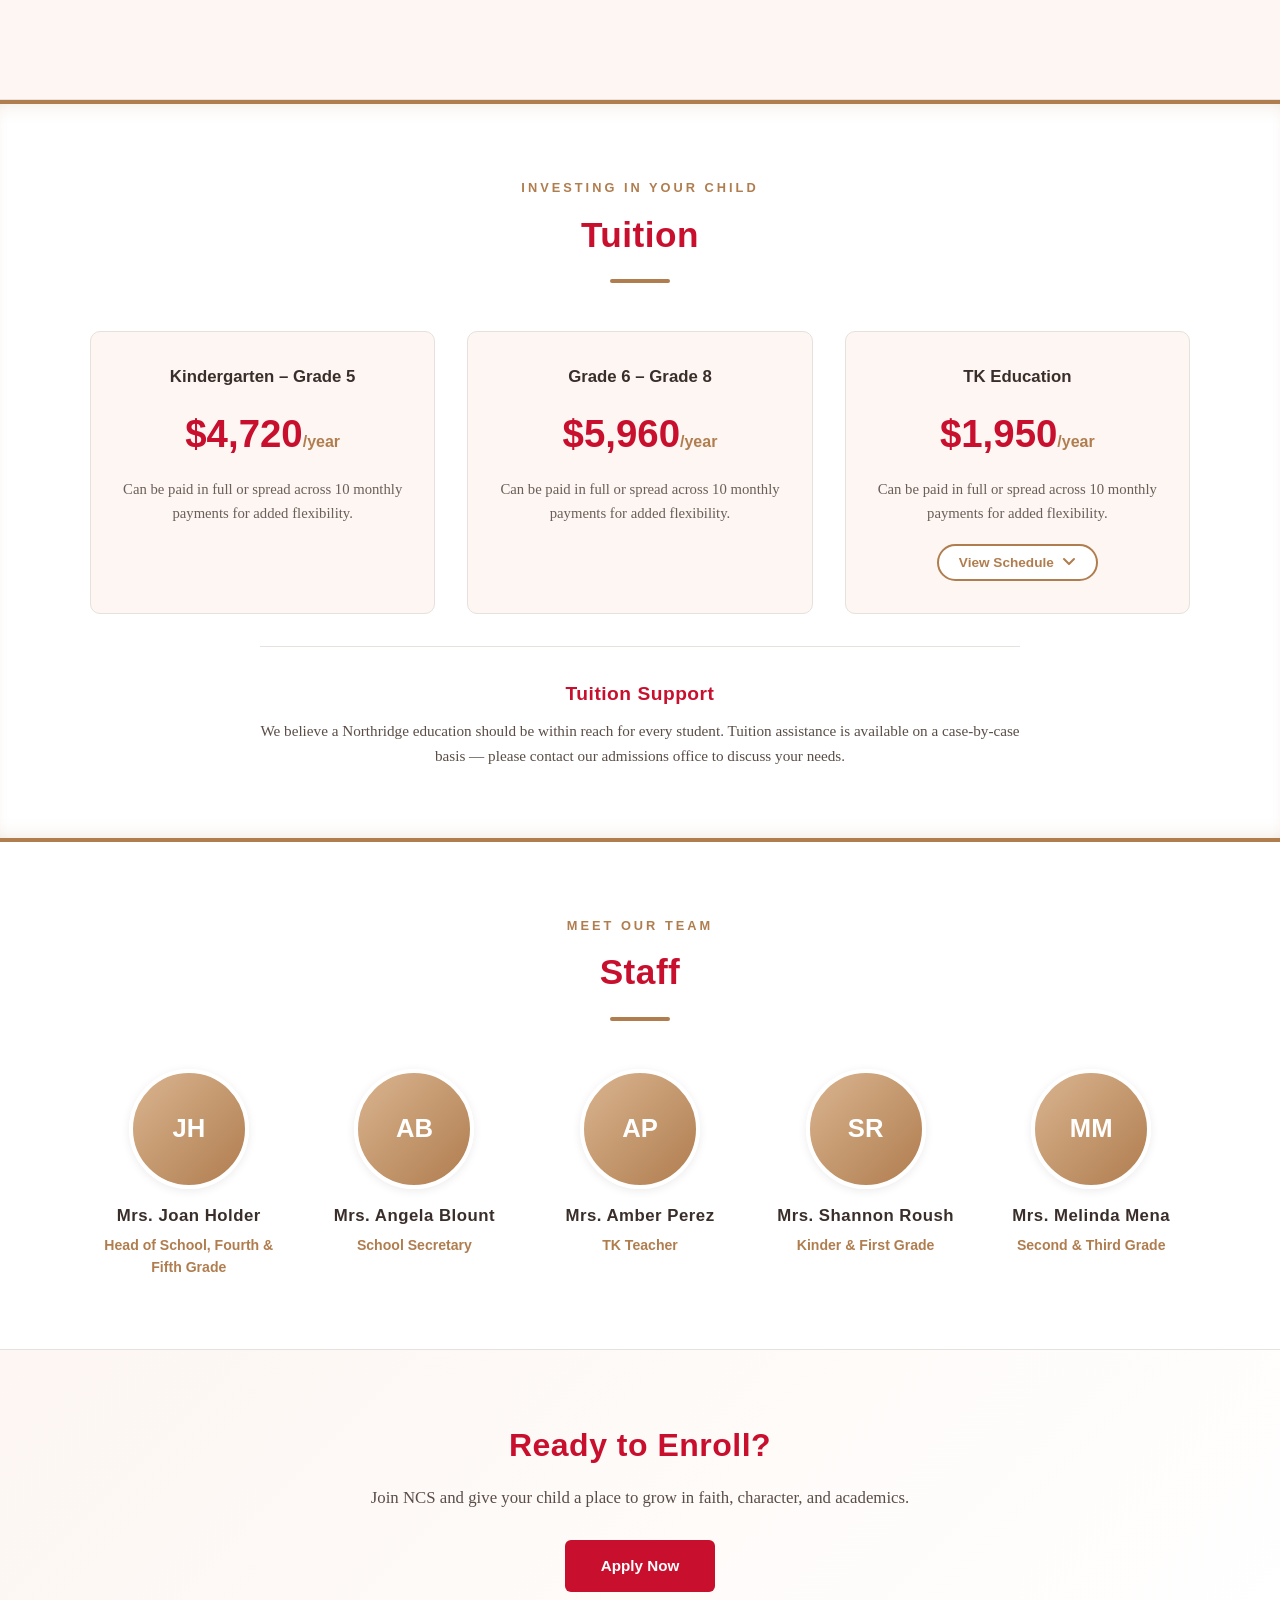
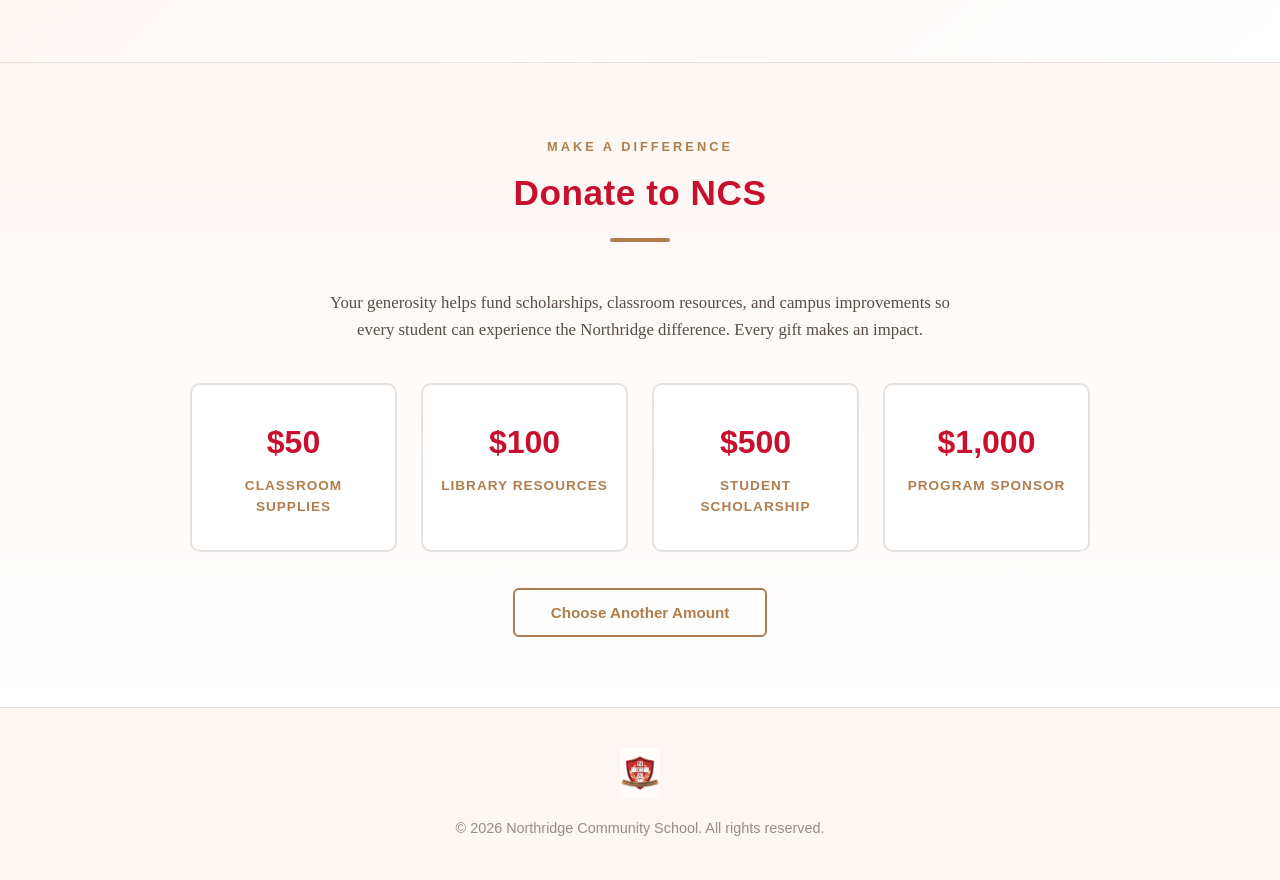
==== commit edd2c1a7: "Add files via upload" ====
--- a/index.html
+++ b/index.html
@@ -280,6 +280,15 @@
     text-align:center;
     color:var(--ink);
     font-size:1.1rem;
+    margin-bottom:6px;
+  }
+  .schedule-subtitle{
+    text-align:center;
+    color:var(--bronze);
+    font-family:'Trebuchet MS',sans-serif;
+    font-weight:600;
+    font-size:0.85rem;
+    letter-spacing:0.5px;
     margin-bottom:24px;
   }
   .schedule-table{
@@ -491,9 +500,9 @@
   /* TUITION */
   .tuition-grid{
     display:grid;
-    grid-template-columns:repeat(2,1fr);
+    grid-template-columns:repeat(3,1fr);
     gap:32px;
-    max-width:800px;
+    max-width:1100px;
     margin:0 auto 32px;
   }
   .tuition-card{
@@ -526,6 +535,68 @@
     font-size:0.92rem;
     color:#6b5e58;
   }
+
+  /* EXPANDABLE TK CARD */
+  .tuition-toggle{
+    display:flex;
+    align-items:center;
+    justify-content:center;
+    gap:8px;
+    margin:18px auto 0;
+    background:#fff;
+    border:2px solid var(--bronze);
+    color:var(--bronze);
+    font-family:'Trebuchet MS',sans-serif;
+    font-weight:700;
+    font-size:0.85rem;
+    padding:9px 20px;
+    border-radius:24px;
+    cursor:pointer;
+    transition:background 0.2s, color 0.2s;
+    animation:toggle-attention 2.5s ease-in-out infinite;
+  }
+  .tuition-toggle:hover,
+  .tuition-toggle[aria-expanded="true"]{
+    background:var(--bronze);
+    color:#fff;
+  }
+  .tuition-arrow{
+    transition:transform 0.25s ease;
+  }
+  .tuition-toggle[aria-expanded="true"] .tuition-arrow{
+    transform:rotate(180deg);
+  }
+  @keyframes toggle-attention{
+    0%, 100% { box-shadow:0 0 0 0 rgba(176,125,79,0.35); }
+    50%      { box-shadow:0 0 0 8px rgba(176,125,79,0); }
+  }
+  @media (prefers-reduced-motion: reduce){
+    .tuition-toggle{ animation:none; }
+  }
+  .tuition-details{
+    max-height:0;
+    overflow:hidden;
+    transition:max-height 0.3s ease, opacity 0.3s ease, margin-top 0.3s ease;
+    opacity:0;
+    margin-top:0;
+  }
+  .tuition-details.open{
+    max-height:120px;
+    opacity:1;
+    margin-top:16px;
+  }
+  .tuition-details p{
+    background:#fff;
+    border:1px solid var(--grey-line);
+    border-radius:8px;
+    padding:12px 16px;
+    font-size:0.9rem;
+    color:var(--ink);
+  }
+  .tuition-details strong{
+    color:var(--red);
+  }
+
   .tuition-note{
     max-width:760px;
     margin:0 auto;
@@ -912,6 +983,7 @@
   </div>
   <div class="schedule-bar">
     <h3>Weekly Schedule</h3>
+    <p class="schedule-subtitle">Grades K-8 Only</p>
     <div class="schedule-table">
       <div class="schedule-item"><span class="day-name">Monday</span><span class="day-tag home">Home</span></div>
       <div class="schedule-item"><span class="day-name">Tuesday</span><span class="day-tag campus">Campus</span></div>
@@ -994,13 +1066,27 @@
   <div class="tuition-grid">
     <div class="tuition-card">
       <div class="tuition-grade">Kindergarten – Grade 5</div>
-      <div class="tuition-amount">$4,500<span>/year</span></div>
+      <div class="tuition-amount">$4,720<span>/year</span></div>
       <p>Can be paid in full or spread across 10 monthly payments for added flexibility.</p>
     </div>
     <div class="tuition-card">
       <div class="tuition-grade">Grade 6 – Grade 8</div>
-      <div class="tuition-amount">$5,000<span>/year</span></div>
+      <div class="tuition-amount">$5,960<span>/year</span></div>
       <p>Can be paid in full or spread across 10 monthly payments for added flexibility.</p>
+    </div>
+    <div class="tuition-card tuition-card-expandable" id="tkCard">
+      <div class="tuition-grade">TK Education</div>
+      <div class="tuition-amount">$1,950<span>/year</span></div>
+      <p>Can be paid in full or spread across 10 monthly payments for added flexibility.</p>
+      <button class="tuition-toggle" id="tkToggle" aria-expanded="false">
+        <span>View Schedule</span>
+        <svg class="tuition-arrow" width="14" height="14" viewBox="0 0 14 14" fill="none" xmlns="http://www.w3.org/2000/svg">
+          <path d="M2 4L7 9L12 4" stroke="currentColor" stroke-width="2" stroke-linecap="round" stroke-linejoin="round"/>
+        </svg>
+      </button>
+      <div class="tuition-details" id="tkDetails">
+        <p>TK students attend campus on <strong>Wednesdays and Fridays</strong>.</p>
+      </div>
     </div>
   </div>
   <div class="tuition-note">
@@ -1149,6 +1235,17 @@
       });
     });
   }
+
+  // TK tuition schedule toggle
+  const tkToggle = document.getElementById('tkToggle');
+  const tkDetails = document.getElementById('tkDetails');
+  if (tkToggle && tkDetails) {
+    tkToggle.addEventListener('click', () => {
+      const isOpen = tkDetails.classList.toggle('open');
+      tkToggle.setAttribute('aria-expanded', isOpen);
+      tkToggle.querySelector('span').textContent = isOpen ? 'Hide Schedule' : 'View Schedule';
+    });
+  }
 </script>
 
 </body>
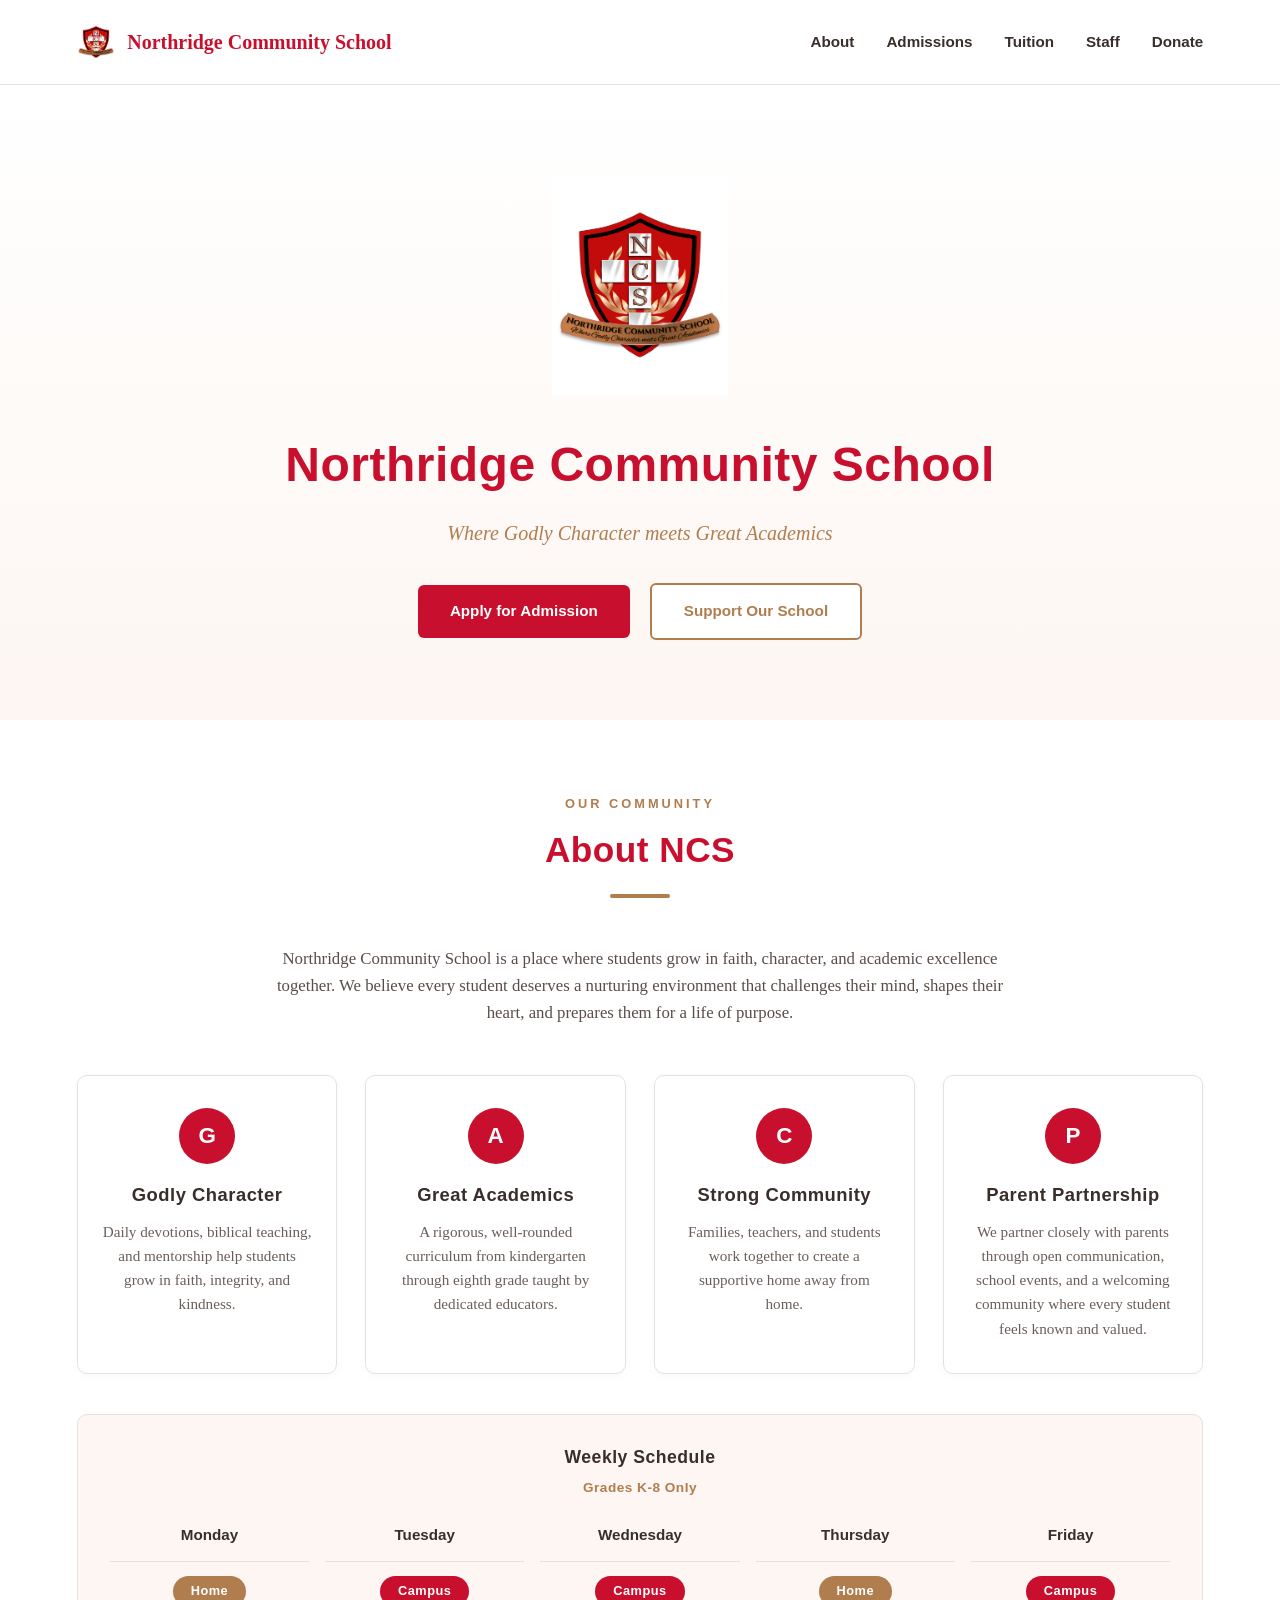
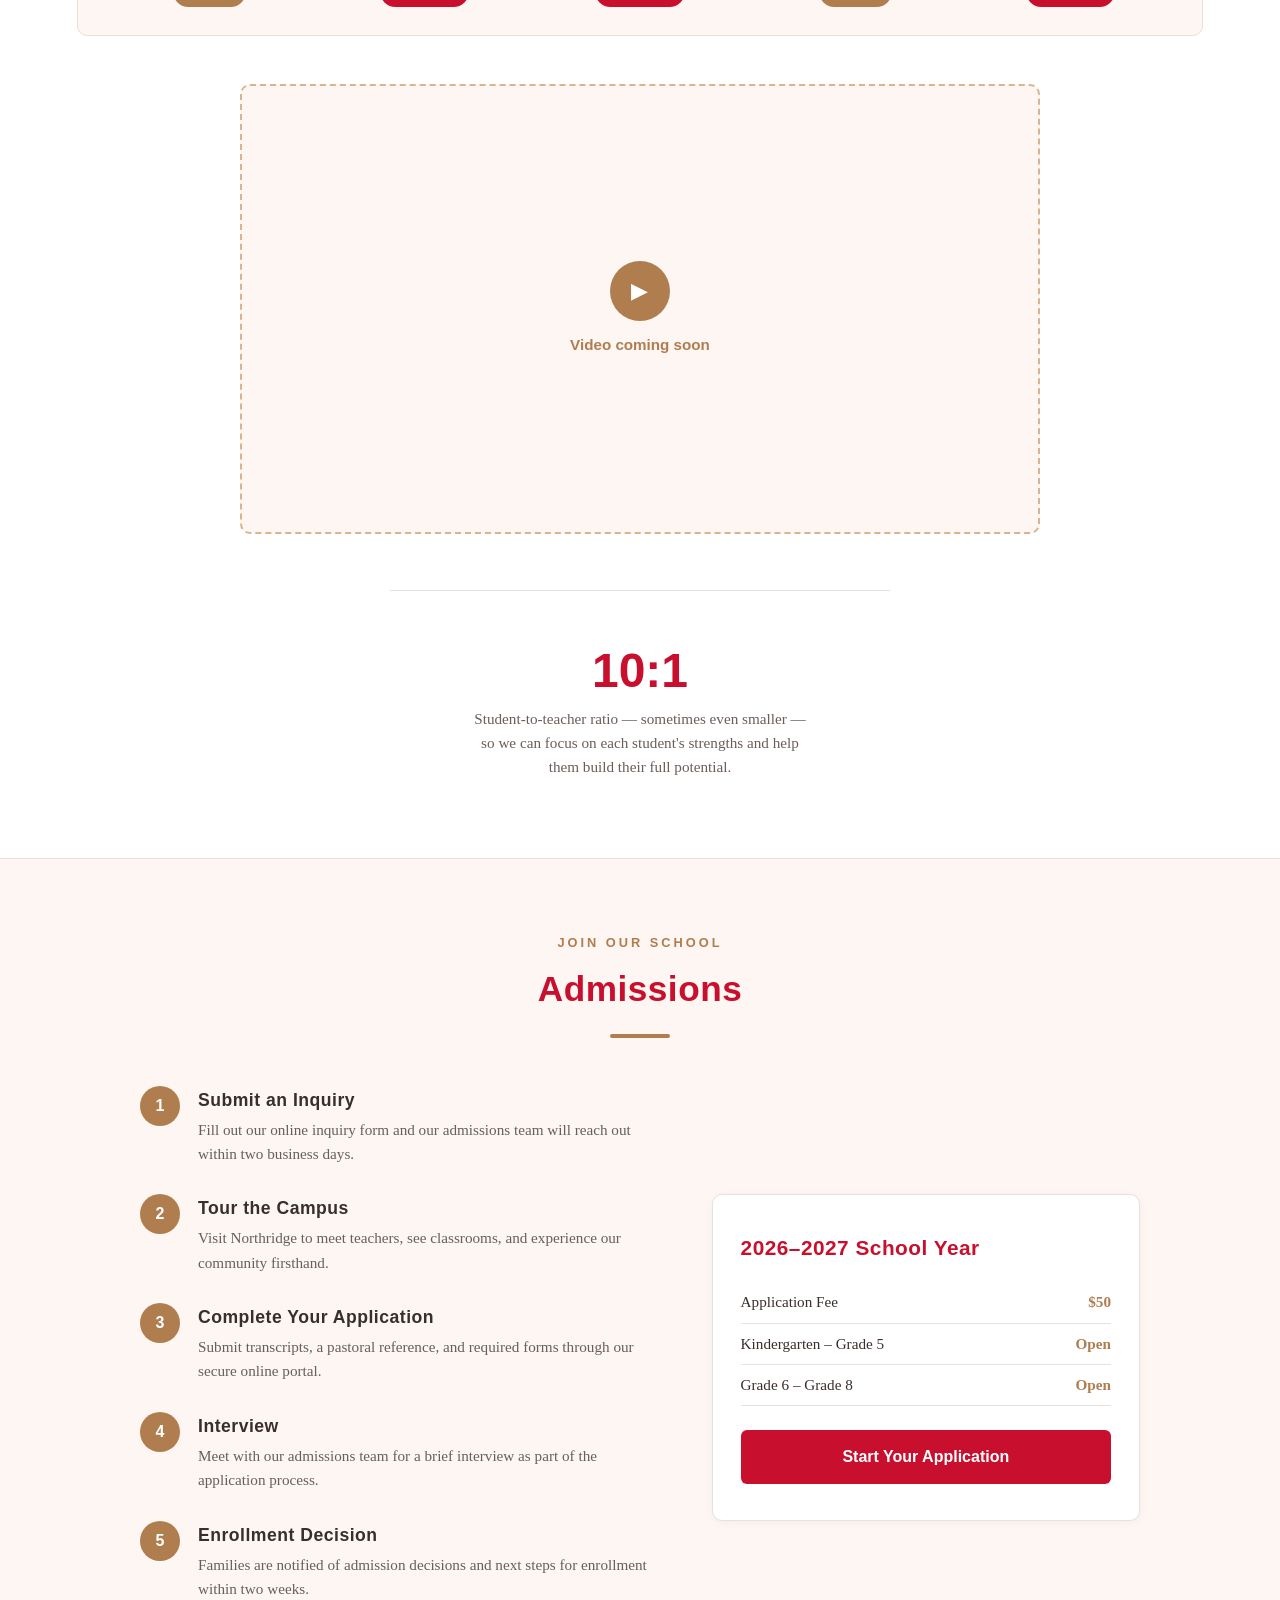
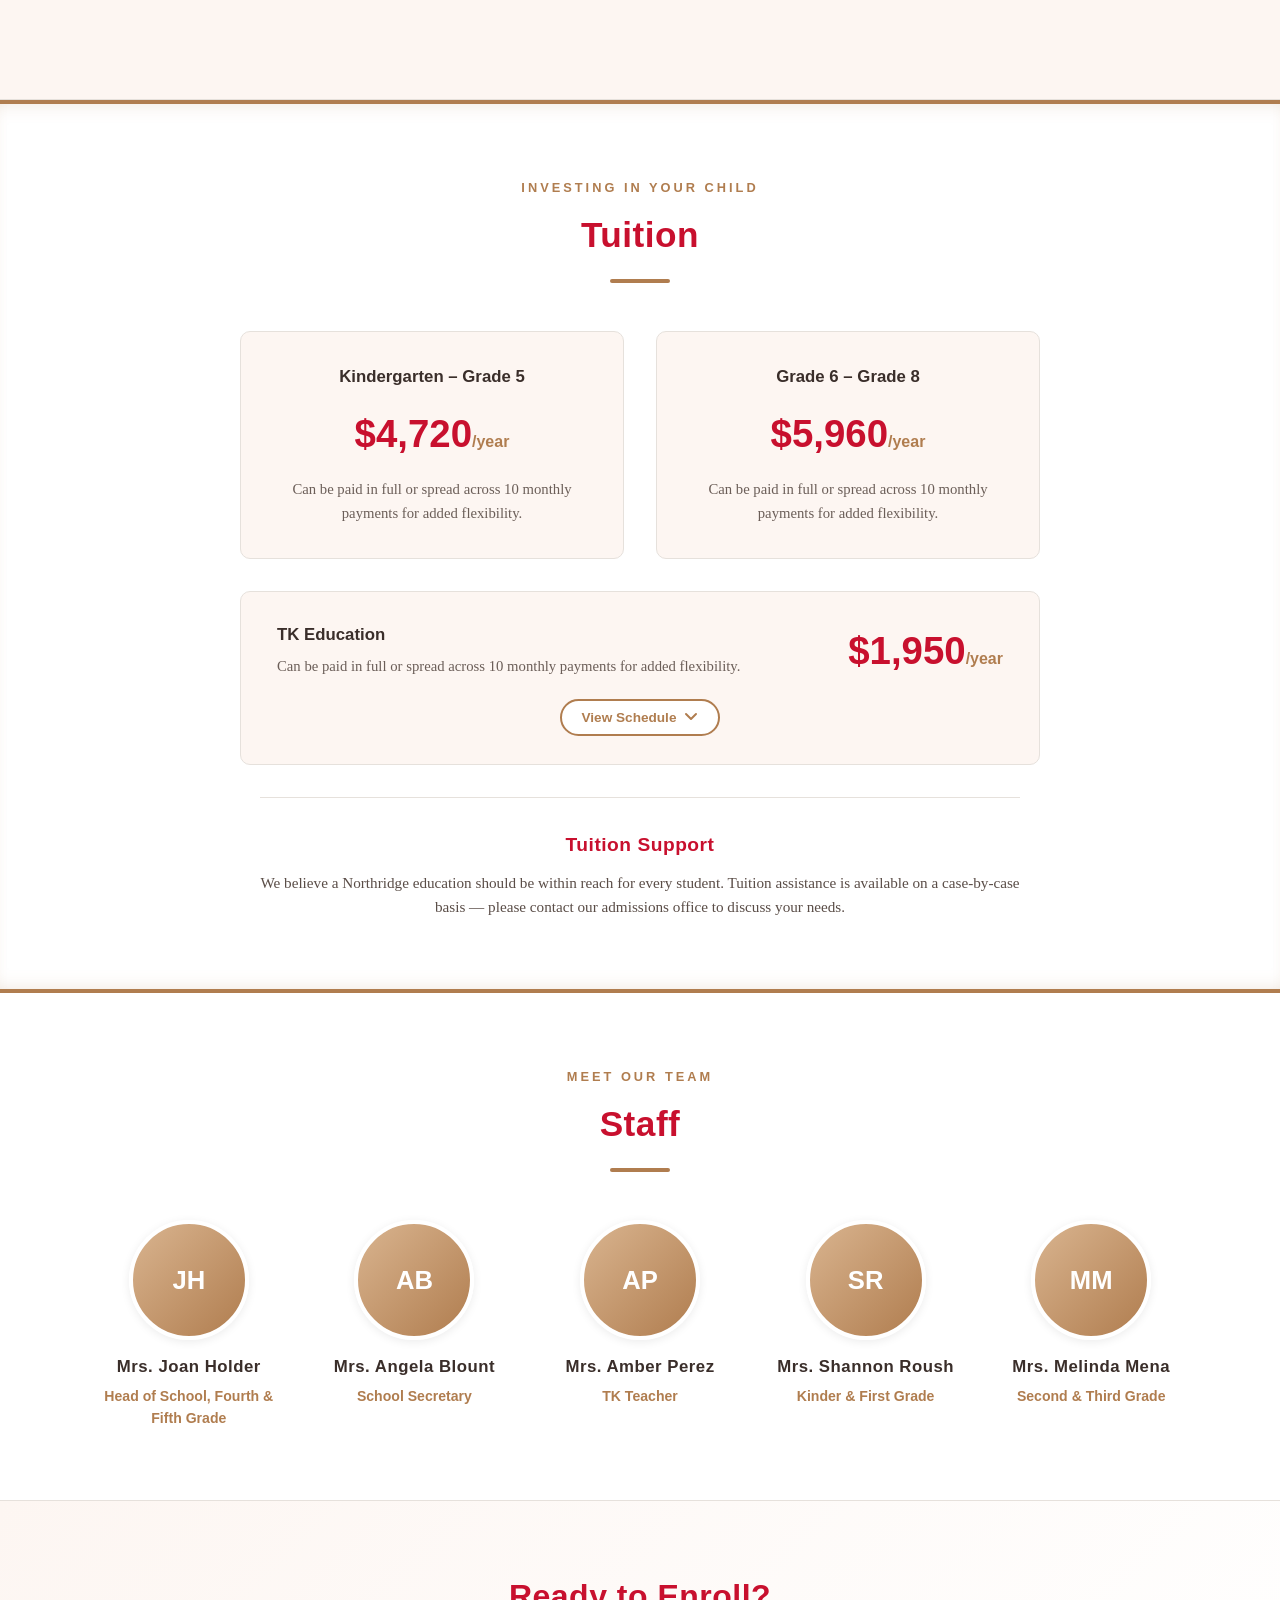
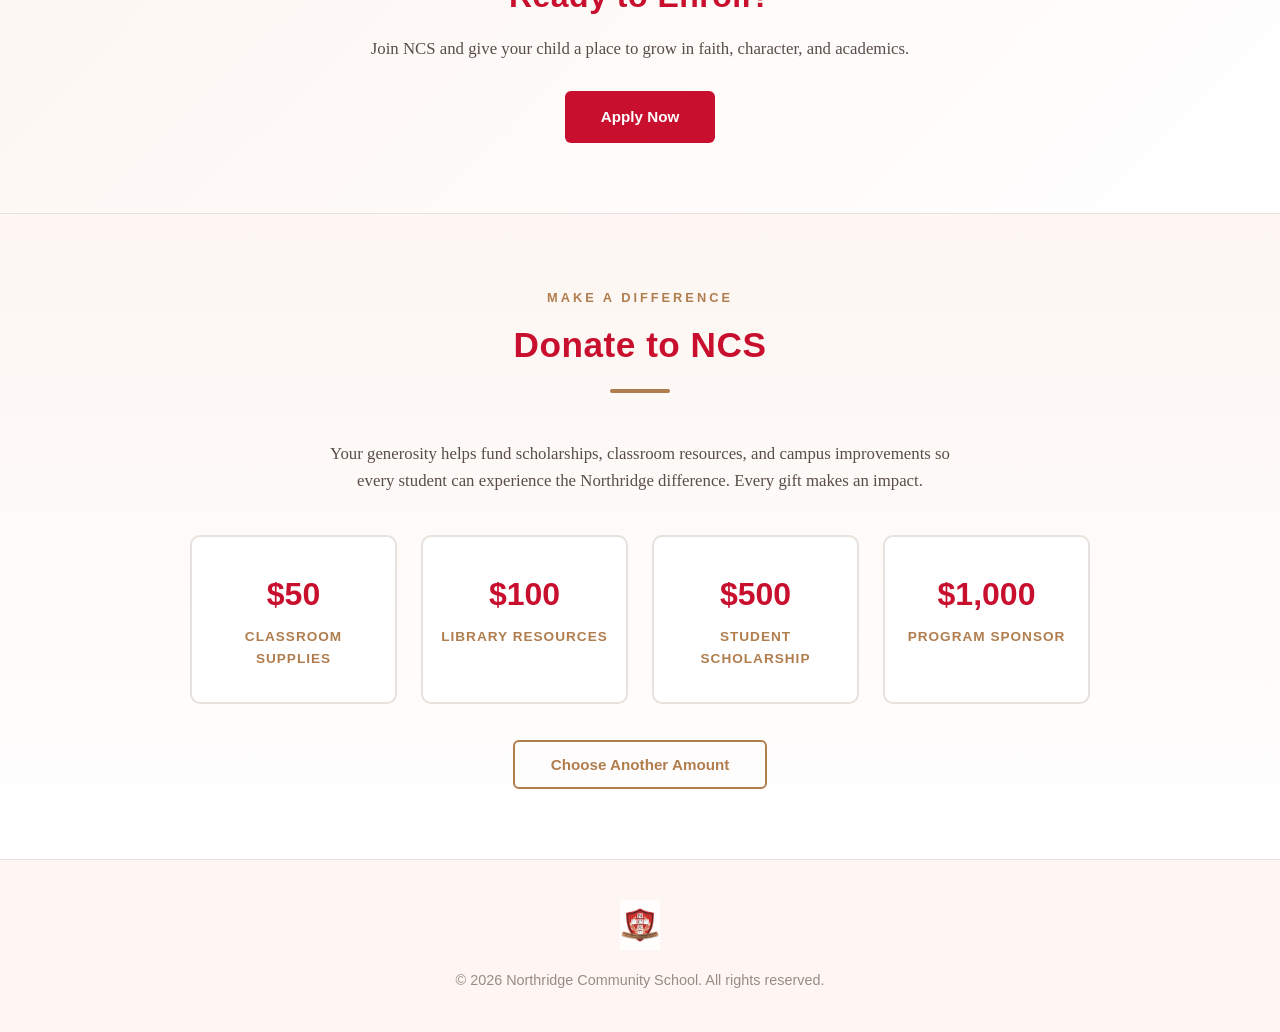
==== commit bfbf5f18: "Add files via upload" ====
--- a/index.html
+++ b/index.html
@@ -16,11 +16,16 @@
 
   *{box-sizing:border-box; margin:0; padding:0;}
 
+  html{
+    overflow-x:hidden;
+  }
   body{
     font-family:'Georgia','Times New Roman',serif;
     color:var(--ink);
     background:#fff;
     line-height:1.6;
+    overflow-x:hidden;
+    width:100%;
   }
 
   h1,h2,h3{
@@ -500,9 +505,9 @@
   /* TUITION */
   .tuition-grid{
     display:grid;
-    grid-template-columns:repeat(3,1fr);
+    grid-template-columns:repeat(2,1fr);
     gap:32px;
-    max-width:1100px;
+    max-width:800px;
     margin:0 auto 32px;
   }
   .tuition-card{
@@ -534,6 +539,34 @@
   .tuition-card p{
     font-size:0.92rem;
     color:#6b5e58;
+  }
+
+  /* WIDE TK CARD */
+  .tuition-card-wide{
+    max-width:800px;
+    margin:0 auto 32px;
+    padding:28px 36px;
+  }
+  .tuition-wide-main{
+    display:flex;
+    align-items:center;
+    justify-content:space-between;
+    gap:24px;
+    text-align:left;
+  }
+  .tuition-wide-text .tuition-grade{
+    margin-bottom:6px;
+  }
+  .tuition-wide-text p{
+    margin:0;
+  }
+  .tuition-card-wide .tuition-amount{
+    margin-bottom:0;
+    flex-shrink:0;
+    white-space:nowrap;
+  }
+  .tuition-card-wide .tuition-toggle{
+    margin:18px auto 0;
   }
 
   /* EXPANDABLE TK CARD */
@@ -681,10 +714,18 @@
     text-decoration:none;
     font-size:0.95rem;
     transition:transform 0.15s, box-shadow 0.15s;
+    animation:enroll-pulse 2.6s ease-in-out infinite;
   }
   .enroll-cta a:hover{
     transform:translateY(-2px);
     box-shadow:0 6px 14px rgba(0,0,0,0.12);
+  }
+  @keyframes enroll-pulse{
+    0%, 100% { box-shadow:0 0 0 0 rgba(200,16,46,0.4); }
+    50%      { box-shadow:0 0 0 10px rgba(200,16,46,0); }
+  }
+  @media (prefers-reduced-motion: reduce){
+    .enroll-cta a{ animation:none; }
   }
 
   /* DONATE */
@@ -892,6 +933,14 @@
 
     .tuition-card{ padding:26px 20px; }
     .tuition-amount{ font-size:2rem; }
+    .tuition-card-wide{ padding:24px 20px; }
+    .tuition-wide-main{
+      flex-direction:column;
+      align-items:center;
+      text-align:center;
+      gap:14px;
+    }
+    .tuition-wide-text p{ text-align:center; }
     .tuition-note{ padding-top:28px; }
 
     .staff-grid{
@@ -1074,19 +1123,23 @@
       <div class="tuition-amount">$5,960<span>/year</span></div>
       <p>Can be paid in full or spread across 10 monthly payments for added flexibility.</p>
     </div>
-    <div class="tuition-card tuition-card-expandable" id="tkCard">
-      <div class="tuition-grade">TK Education</div>
+  </div>
+  <div class="tuition-card tuition-card-wide tuition-card-expandable" id="tkCard">
+    <div class="tuition-wide-main">
+      <div class="tuition-wide-text">
+        <div class="tuition-grade">TK Education</div>
+        <p>Can be paid in full or spread across 10 monthly payments for added flexibility.</p>
+      </div>
       <div class="tuition-amount">$1,950<span>/year</span></div>
-      <p>Can be paid in full or spread across 10 monthly payments for added flexibility.</p>
-      <button class="tuition-toggle" id="tkToggle" aria-expanded="false">
-        <span>View Schedule</span>
-        <svg class="tuition-arrow" width="14" height="14" viewBox="0 0 14 14" fill="none" xmlns="http://www.w3.org/2000/svg">
-          <path d="M2 4L7 9L12 4" stroke="currentColor" stroke-width="2" stroke-linecap="round" stroke-linejoin="round"/>
-        </svg>
-      </button>
-      <div class="tuition-details" id="tkDetails">
-        <p>TK students attend campus on <strong>Wednesdays and Fridays</strong>.</p>
-      </div>
+    </div>
+    <button class="tuition-toggle" id="tkToggle" aria-expanded="false">
+      <span>View Schedule</span>
+      <svg class="tuition-arrow" width="14" height="14" viewBox="0 0 14 14" fill="none" xmlns="http://www.w3.org/2000/svg">
+        <path d="M2 4L7 9L12 4" stroke="currentColor" stroke-width="2" stroke-linecap="round" stroke-linejoin="round"/>
+      </svg>
+    </button>
+    <div class="tuition-details" id="tkDetails">
+      <p>TK students attend campus on <strong>Wednesdays and Fridays</strong>.</p>
     </div>
   </div>
   <div class="tuition-note">
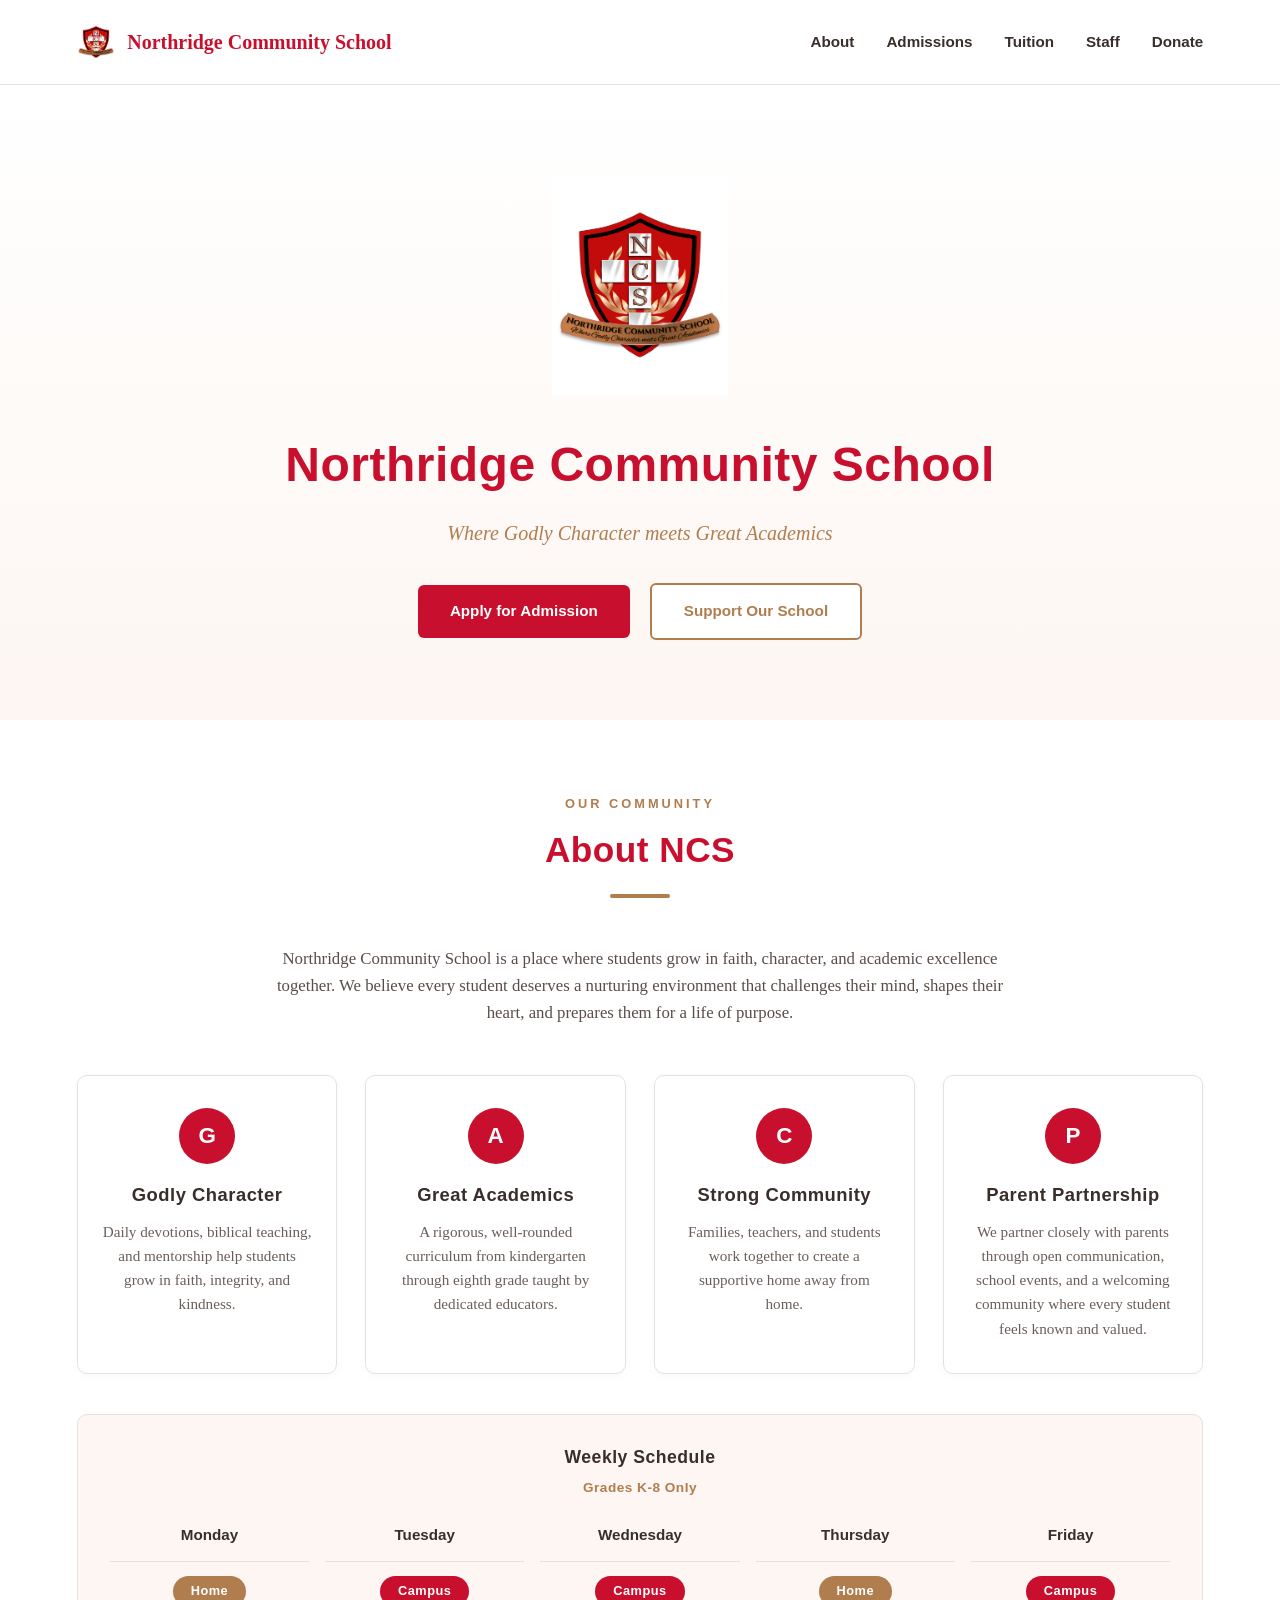
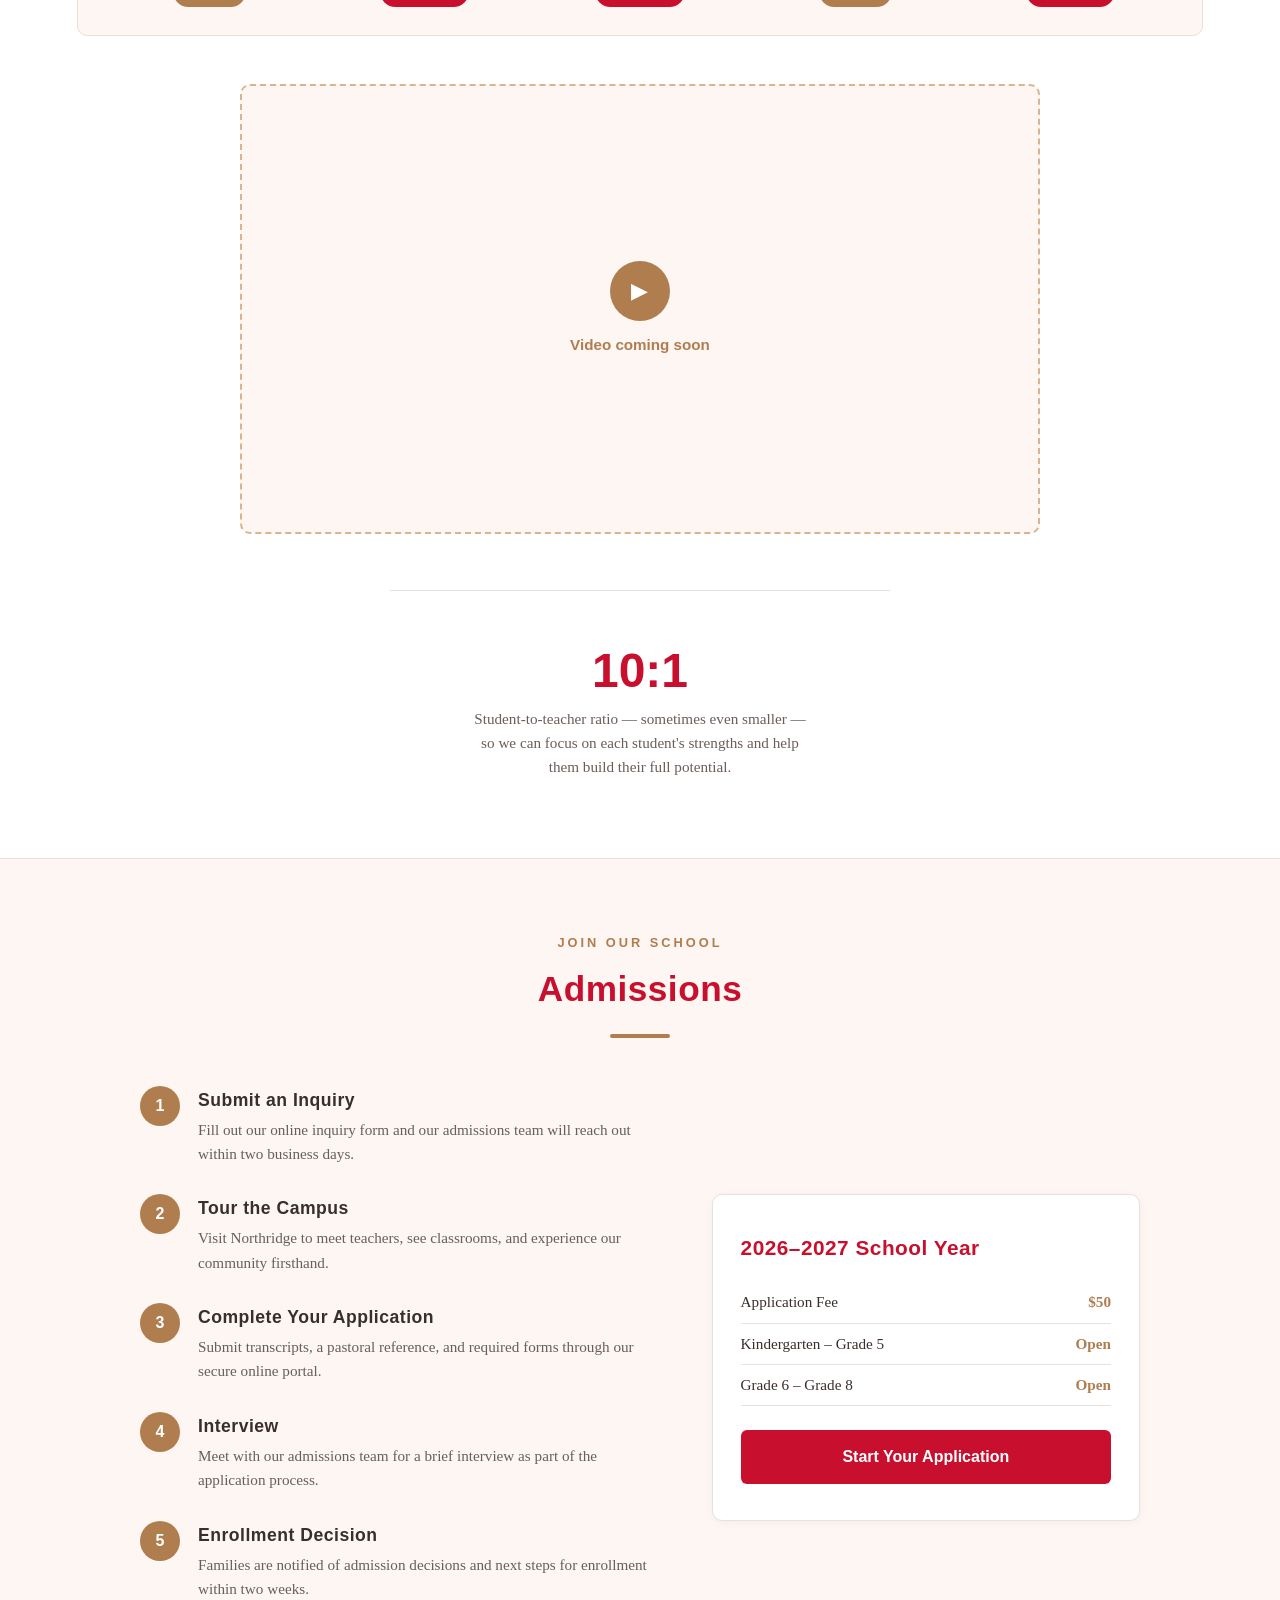
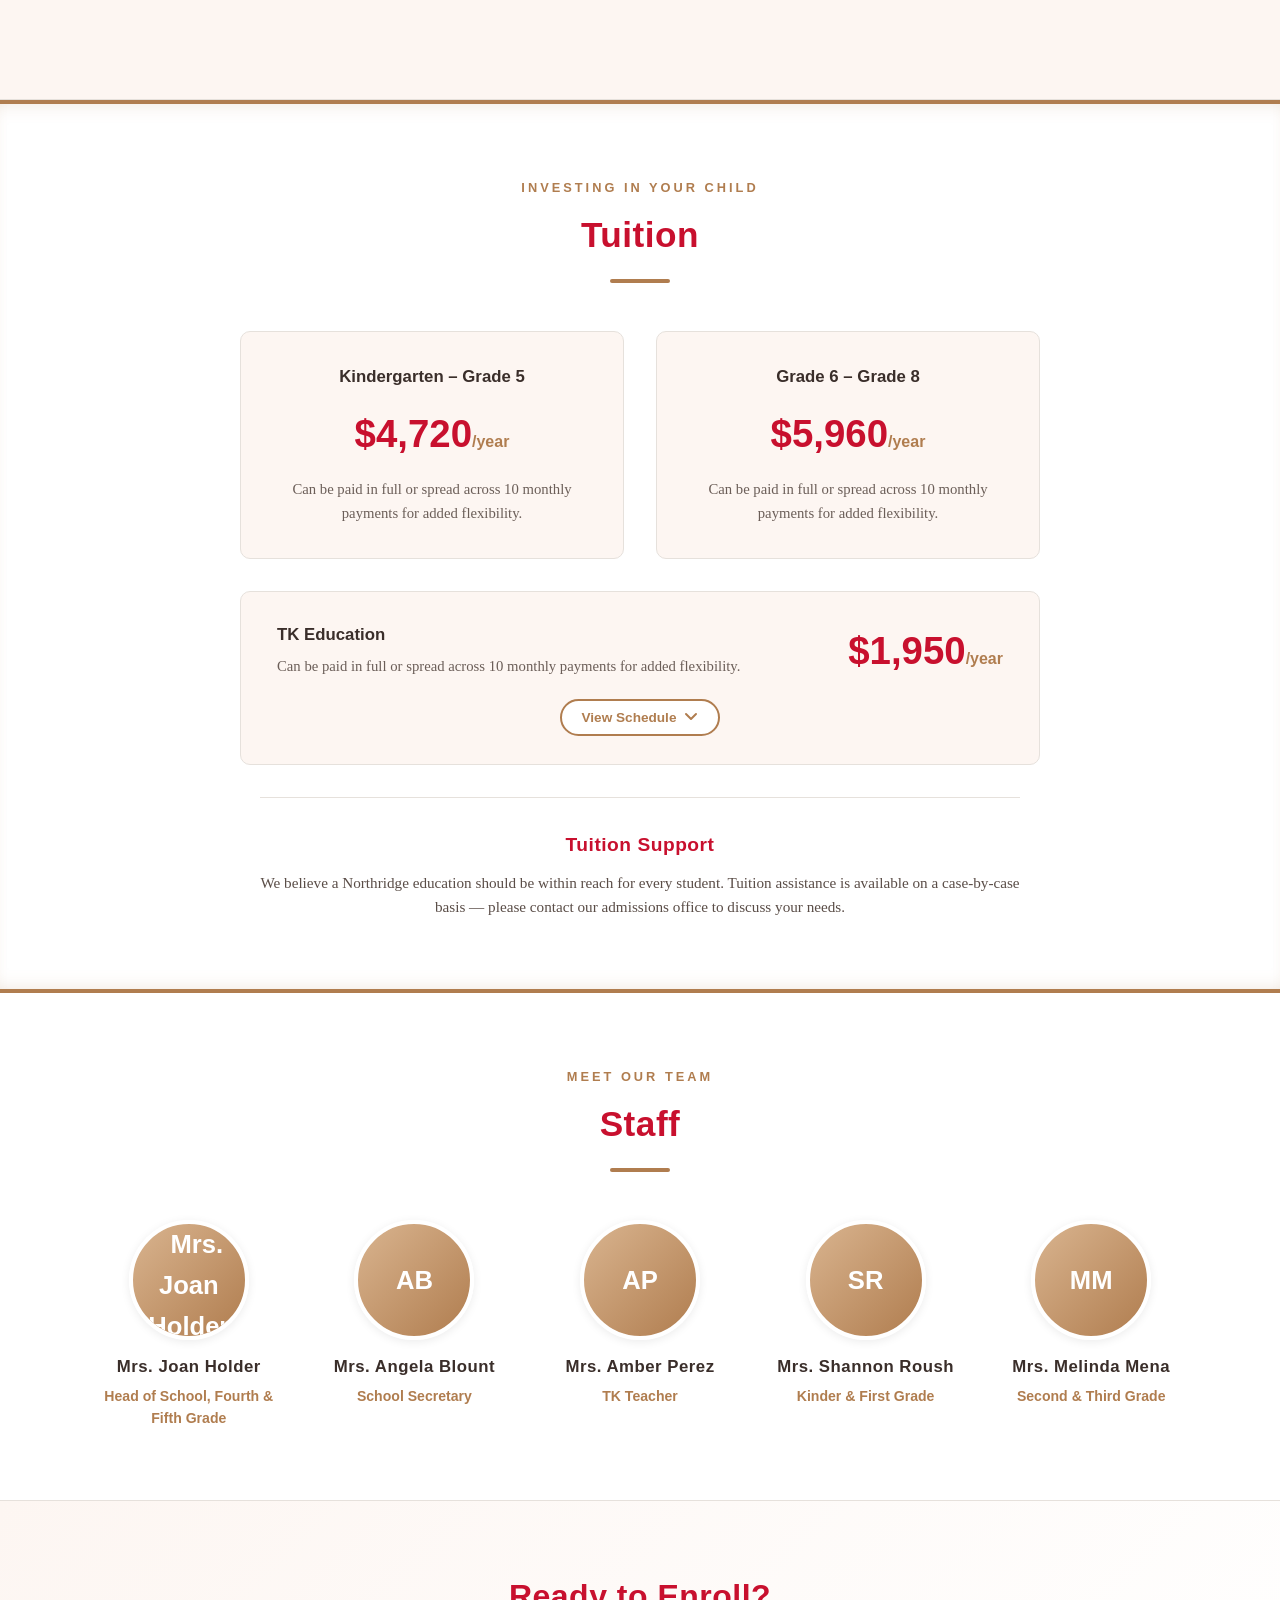
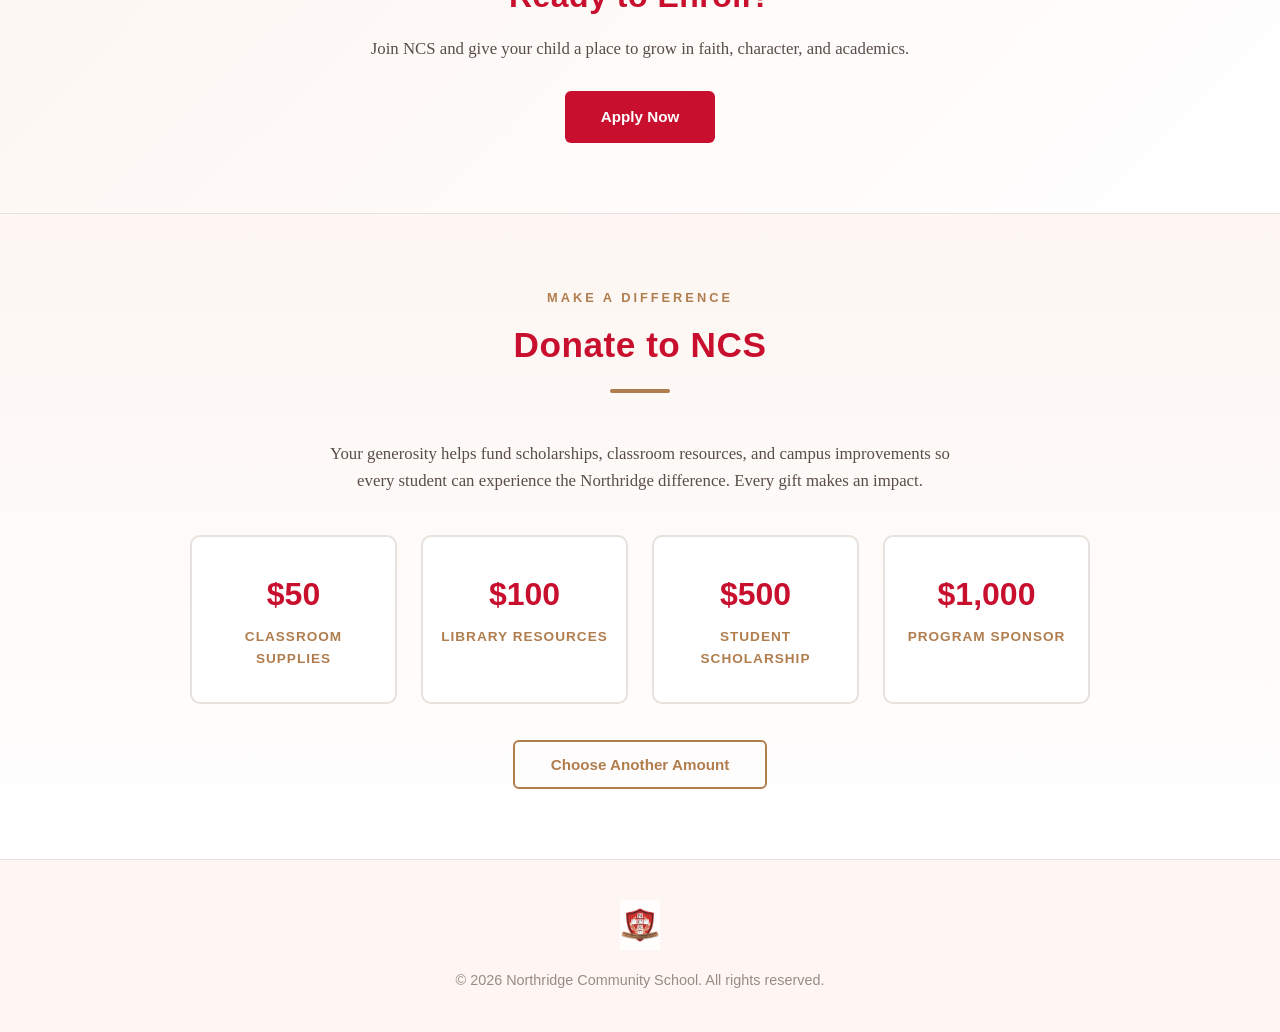
==== commit b63635c0: "Add files via upload" ====
--- a/index.html
+++ b/index.html
@@ -674,6 +674,13 @@
     font-weight:700;
     border:4px solid #fff;
     box-shadow:0 2px 10px rgba(0,0,0,0.08);
+    overflow:hidden;
+  }
+  .staff-photo img{
+    width:100%;
+    height:100%;
+    object-fit:cover;
+    object-position:center 25%;
   }
   .staff-card h3{
     font-size:1.05rem;
@@ -1156,7 +1163,7 @@
   </div>
   <div class="staff-grid">
     <div class="staff-card">
-      <div class="staff-photo">JH</div>
+      <div class="staff-photo"><img src="holder.jpeg" alt="Mrs. Joan Holder"></div>
       <h3>Mrs. Joan Holder</h3>
       <p>Head of School, Fourth &amp; Fifth Grade</p>
     </div>
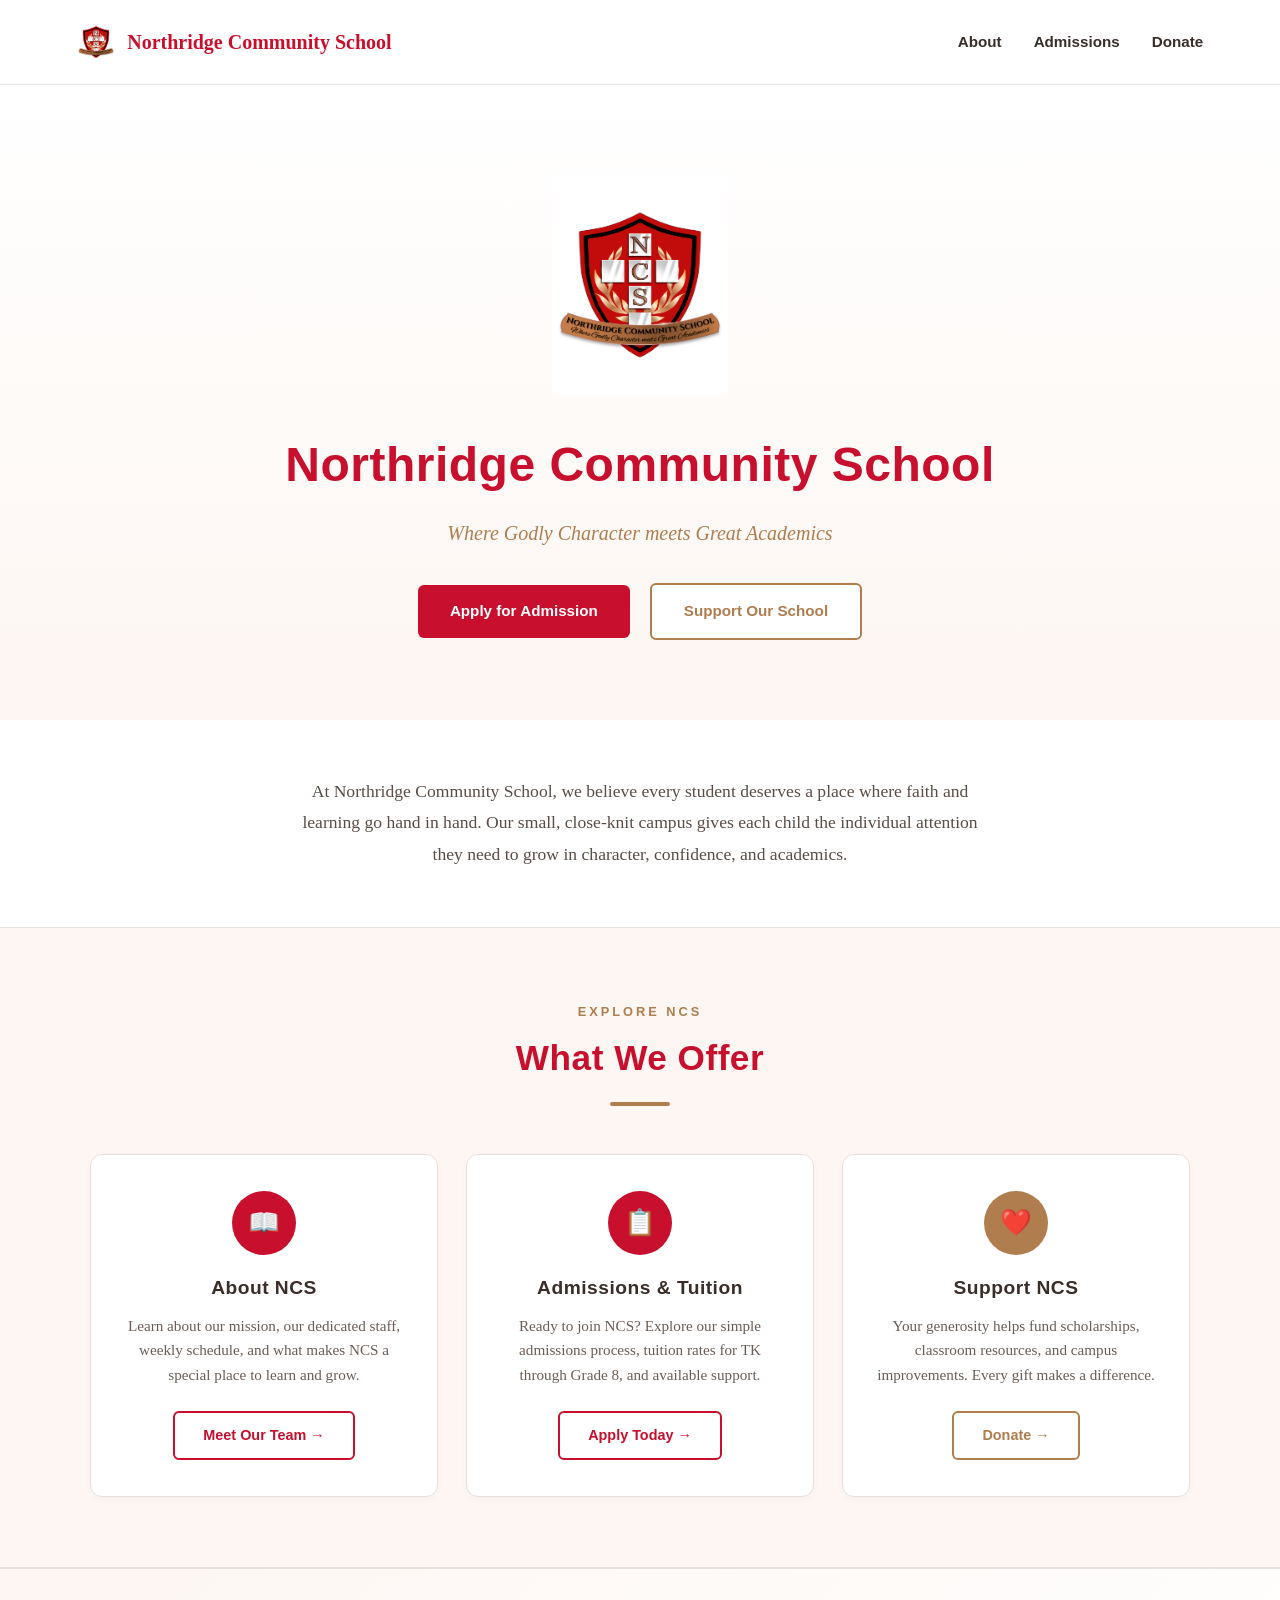
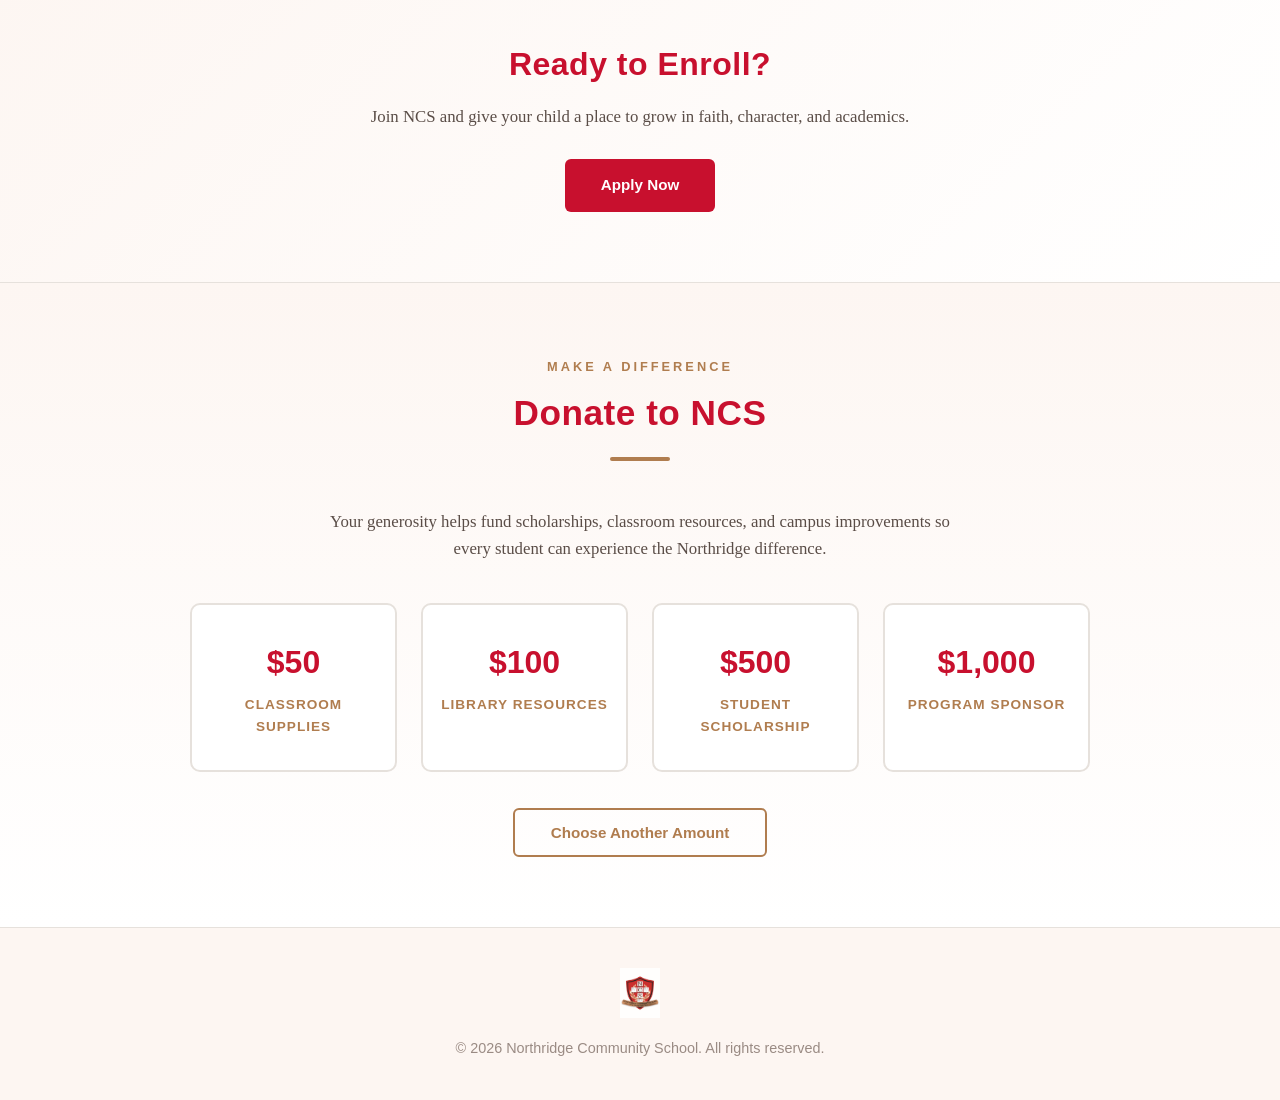
==== commit 5a65f4a2: "Add files via upload" ====
--- a/index.html
+++ b/index.html
@@ -4,974 +4,44 @@
 <meta charset="UTF-8">
 <meta name="viewport" content="width=device-width, initial-scale=1.0">
 <title>Northridge Community School</title>
+<link rel="stylesheet" href="styles.css">
 <style>
-  :root{
-    --red:#C8102E;
-    --bronze:#B07D4F;
-    --bronze-light:#D9B48F;
-    --cream:#FFFFFF;
-    --ink:#3A2E2A;
-    --grey-line:#E6E1DC;
-  }
-
-  *{box-sizing:border-box; margin:0; padding:0;}
-
-  html{
-    overflow-x:hidden;
-  }
-  body{
-    font-family:'Georgia','Times New Roman',serif;
-    color:var(--ink);
-    background:#fff;
-    line-height:1.6;
-    overflow-x:hidden;
-    width:100%;
-  }
-
-  h1,h2,h3{
-    font-family:'Trebuchet MS','Helvetica Neue',sans-serif;
-    font-weight:700;
-    letter-spacing:0.5px;
-  }
-
-  /* NAV */
-  nav{
-    display:flex;
-    align-items:center;
-    justify-content:space-between;
-    padding:18px 6%;
-    background:#fff;
-    border-bottom:1px solid var(--grey-line);
-    position:sticky;
-    top:0;
-    z-index:100;
-  }
-  .brand{
-    display:flex;
-    align-items:center;
-    gap:12px;
-  }
-  .brand img{
-    height:48px;
-  }
-  .brand span{
-    font-size:1.25rem;
-    color:var(--red);
-    font-weight:700;
-  }
-  .nav-links{
-    display:flex;
-    gap:32px;
-    list-style:none;
-  }
-  .nav-links a{
-    text-decoration:none;
-    color:var(--ink);
-    font-family:'Trebuchet MS',sans-serif;
-    font-size:0.95rem;
-    font-weight:600;
-    transition:color 0.2s;
-  }
-  .nav-links a:hover{ color:var(--red); }
-
-  /* HERO */
-  .hero{
-    text-align:center;
-    padding:90px 6% 80px;
-    background:linear-gradient(180deg, #fff 0%, #fdf6f2 100%);
-  }
-  .hero img.crest{
-    height:220px;
-    margin-bottom:24px;
-  }
-  .hero h1{
-    font-size:3rem;
-    color:var(--red);
-    margin-bottom:14px;
-  }
-  .hero p.tagline{
-    font-family:Georgia, serif;
-    font-style:italic;
-    font-size:1.25rem;
-    margin-bottom:34px;
-    position:relative;
-    display:inline-block;
-    background:linear-gradient(
-      100deg,
-      var(--bronze) 0%,
-      var(--bronze) 40%,
-      #ffe9b8 48%,
-      #fff6e0 50%,
-      #ffe9b8 52%,
-      var(--bronze) 60%,
-      var(--bronze) 100%
-    );
-    background-size:300% 100%;
-    background-position:100% 0;
-    -webkit-background-clip:text;
-    background-clip:text;
-    color:transparent;
-    animation:shimmer 9s ease-in-out infinite;
-  }
-  .hero p.tagline::after{
-    content:"✦";
-    position:absolute;
-    right:-38px;
-    top:50%;
-    transform:translateY(-50%) scale(0) rotate(0deg);
-    color:var(--red);
-    font-size:2.1rem;
-    text-shadow:0 0 10px #fff, 0 0 24px var(--bronze-light), 0 0 40px rgba(200,16,46,0.65), 0 0 60px rgba(200,16,46,0.35);
-    animation:sparkle-pop 9s ease-in-out infinite;
-    z-index:2;
-  }
-  .hero p.tagline::before{
-    content:"✦";
-    position:absolute;
-    right:-16px;
-    top:14%;
-    transform:translateY(-50%) scale(0) rotate(0deg);
-    color:var(--bronze);
-    font-size:1.05rem;
-    text-shadow:0 0 8px #fff, 0 0 16px var(--bronze-light), 0 0 28px rgba(176,125,79,0.5);
-    animation:sparkle-pop-small 9s ease-in-out infinite;
-    z-index:2;
-  }
-  @keyframes shimmer{
-    0%   { background-position:200% 0; }
-    65%  { background-position:-100% 0; }
-    100% { background-position:-100% 0; }
-  }
-  @keyframes sparkle-pop{
-    0%, 48%   { opacity:0; transform:translateY(-50%) scale(0.1) rotate(-30deg); }
-    58%       { opacity:1; transform:translateY(-50%) scale(2.1) rotate(20deg); }
-    68%       { opacity:1; transform:translateY(-50%) scale(1.3) rotate(0deg); }
-    85%, 100% { opacity:0; transform:translateY(-50%) scale(0.1) rotate(25deg); }
-  }
-  @keyframes sparkle-pop-small{
-    0%, 52%   { opacity:0; transform:translateY(-50%) scale(0.1) rotate(15deg); }
-    62%       { opacity:1; transform:translateY(-50%) scale(1.9) rotate(-20deg); }
-    72%       { opacity:1; transform:translateY(-50%) scale(1.1) rotate(0deg); }
-    88%, 100% { opacity:0; transform:translateY(-50%) scale(0.1) rotate(-15deg); }
-  }
-  @media (prefers-reduced-motion: reduce){
-    .hero p.tagline{ animation:none; background-position:-100% 0; }
-    .hero p.tagline::after{ animation:none; opacity:1; transform:translateY(-50%) scale(1) rotate(0deg); }
-    .hero p.tagline::before{ animation:none; opacity:1; transform:translateY(-50%) scale(1) rotate(0deg); }
-  }
-  .hero-buttons a{
-    display:inline-block;
-    padding:14px 32px;
-    margin:0 8px;
-    border-radius:6px;
-    font-family:'Trebuchet MS',sans-serif;
-    font-weight:700;
-    text-decoration:none;
-    font-size:0.95rem;
-    transition:transform 0.15s, box-shadow 0.15s;
-  }
-  .btn-primary{
-    background:var(--red);
-    color:#fff;
-  }
-  .btn-secondary{
-    background:#fff;
-    color:var(--bronze);
-    border:2px solid var(--bronze);
-  }
-  .hero-buttons a:hover{
-    transform:translateY(-2px);
-    box-shadow:0 6px 14px rgba(0,0,0,0.12);
-  }
-
-  /* SECTIONS */
-  section{
-    padding:70px 6%;
-  }
-  .section-alt{
-    background:#fdf6f2;
-    border-top:1px solid var(--grey-line);
-    border-bottom:1px solid var(--grey-line);
-  }
-  .section-tuition{
-    background:#fff;
-    border-top:4px solid var(--bronze);
-    border-bottom:4px solid var(--bronze);
-    box-shadow:inset 0 12px 24px -20px rgba(176,125,79,0.4), inset 0 -12px 24px -20px rgba(176,125,79,0.4);
-  }
-  .section-header{
-    text-align:center;
-    margin-bottom:48px;
-  }
-  .section-header .eyebrow{
-    display:inline-block;
-    color:var(--bronze);
-    font-family:'Trebuchet MS',sans-serif;
-    font-weight:700;
-    font-size:0.8rem;
-    letter-spacing:3px;
-    text-transform:uppercase;
-    margin-bottom:8px;
-  }
-  .section-header h2{
-    font-size:2.2rem;
-    color:var(--red);
-  }
-  .divider{
-    width:60px;
-    height:4px;
-    background:var(--bronze);
-    margin:16px auto 0;
-    border-radius:2px;
-  }
-
-  /* ABOUT */
-  .about-grid{
-    display:grid;
-    grid-template-columns:repeat(4,1fr);
-    gap:28px;
-    max-width:1200px;
-    margin:0 auto;
-  }
-  .about-card{
-    background:#fff;
-    border:1px solid var(--grey-line);
-    border-radius:10px;
-    padding:32px 24px;
-    text-align:center;
-    box-shadow:0 2px 8px rgba(0,0,0,0.03);
-  }
-  .about-card .icon{
-    width:56px;
-    height:56px;
-    margin:0 auto 16px;
-    border-radius:50%;
-    background:var(--red);
-    display:flex;
-    align-items:center;
-    justify-content:center;
-    color:#fff;
-    font-size:1.4rem;
-    font-family:'Trebuchet MS',sans-serif;
-    font-weight:700;
-  }
-  .about-card h3{
-    color:var(--ink);
-    margin-bottom:10px;
-    font-size:1.15rem;
-  }
-  .about-card p{
-    font-size:0.95rem;
-    color:#6b5e58;
-  }
-  .about-intro{
-    max-width:760px;
-    margin:0 auto 48px;
-    text-align:center;
-    font-size:1.05rem;
-    color:#5a4d47;
-  }
-
-  /* WEEKLY SCHEDULE BAR */
-  .schedule-bar{
-    max-width:1200px;
-    margin:40px auto 0;
-    background:#fdf6f2;
-    border:1px solid var(--grey-line);
-    border-radius:10px;
-    padding:28px 32px;
-  }
-  .schedule-bar h3{
-    text-align:center;
-    color:var(--ink);
-    font-size:1.1rem;
-    margin-bottom:6px;
-  }
-  .schedule-subtitle{
-    text-align:center;
-    color:var(--bronze);
-    font-family:'Trebuchet MS',sans-serif;
-    font-weight:600;
-    font-size:0.85rem;
-    letter-spacing:0.5px;
-    margin-bottom:24px;
-  }
-  .schedule-table{
-    display:grid;
-    grid-template-columns:repeat(5,1fr);
-    gap:0 16px;
-  }
-  .schedule-item{
-    display:flex;
-    flex-direction:column;
-    align-items:center;
-    gap:14px;
-  }
-  .schedule-item .day-name{
-    font-family:'Trebuchet MS',sans-serif;
-    font-weight:700;
-    font-size:0.95rem;
-    color:var(--ink);
-    padding-bottom:14px;
-    border-bottom:1px solid var(--grey-line);
-    width:100%;
-    text-align:center;
-  }
-  .day-tag{
-    display:inline-block;
-    padding:5px 18px;
-    border-radius:20px;
-    font-size:0.8rem;
-    font-weight:700;
-    letter-spacing:0.5px;
-    font-family:'Trebuchet MS',sans-serif;
-  }
-  .day-tag.home{
-    background:var(--bronze);
-    color:#fff;
-  }
-  .day-tag.campus{
-    background:var(--red);
-    color:#fff;
-    box-shadow:0 0 0 0 rgba(200,16,46,0.55);
-    animation:campus-pulse 2.4s ease-out infinite;
-  }
-  @keyframes campus-pulse{
-    0%   { box-shadow:0 0 0 0 rgba(200,16,46,0.55); }
-    70%  { box-shadow:0 0 0 8px rgba(200,16,46,0); }
-    100% { box-shadow:0 0 0 0 rgba(200,16,46,0); }
-  }
-  @media (prefers-reduced-motion: reduce){
-    .day-tag.campus{ animation:none; box-shadow:0 0 0 4px rgba(200,16,46,0.15); }
-  }
-
-  /* VIDEO PLACEHOLDER */
-  .video-placeholder{
-    max-width:800px;
-    margin:48px auto 0;
-    aspect-ratio:16/9;
-    background:#fdf6f2;
-    border:2px dashed var(--bronze-light);
-    border-radius:10px;
-    display:flex;
-    align-items:center;
-    justify-content:center;
-  }
-  .video-placeholder-inner{
-    text-align:center;
-    color:var(--bronze);
-  }
-  .video-icon{
-    width:60px;
-    height:60px;
-    border-radius:50%;
-    background:var(--bronze);
-    color:#fff;
-    display:flex;
-    align-items:center;
-    justify-content:center;
-    font-size:1.4rem;
-    margin:0 auto 12px;
-  }
-  .video-placeholder-inner p{
-    font-family:'Trebuchet MS',sans-serif;
-    font-weight:600;
-    font-size:0.95rem;
-  }
-
-  /* STATS BANNER */
-  .stats-banner{
-    max-width:500px;
-    margin:56px auto 0;
-    display:grid;
-    grid-template-columns:1fr;
-    gap:32px;
-    padding-top:48px;
-    border-top:1px solid var(--grey-line);
-  }
-  .stat-item{
-    text-align:center;
-    padding:8px 16px;
-  }
-  .stat-number{
-    font-family:'Trebuchet MS',sans-serif;
-    font-weight:700;
-    font-size:3rem;
-    color:var(--red);
-    line-height:1;
-    margin-bottom:12px;
-    display:inline-block;
-    transition:transform 0.2s;
-  }
-  .stat-number.pop{
-    animation:stat-pop 0.5s ease;
-  }
-  @keyframes stat-pop{
-    0%   { transform:scale(1); }
-    40%  { transform:scale(1.25); color:var(--bronze); }
-    100% { transform:scale(1); }
-  }
-  .stat-item p{
-    font-size:0.95rem;
-    color:#6b5e58;
-    max-width:340px;
-    margin:0 auto;
-  }
-  @media (max-width: 900px){
-    .stats-banner{ grid-template-columns:1fr; gap:36px; }
-  }
-
-  /* ADMISSIONS */
-  .admissions-wrap{
-    max-width:1000px;
-    margin:0 auto;
-    display:grid;
-    grid-template-columns:1.1fr 0.9fr;
-    gap:48px;
-    align-items:center;
-  }
-  .steps{
-    list-style:none;
-    counter-reset:step;
-  }
-  .steps li{
-    counter-increment:step;
-    display:flex;
-    gap:18px;
-    margin-bottom:28px;
-  }
-  .steps li::before{
-    content:counter(step);
-    flex-shrink:0;
-    width:40px;
-    height:40px;
-    border-radius:50%;
-    background:var(--bronze);
-    color:#fff;
-    display:flex;
-    align-items:center;
-    justify-content:center;
-    font-family:'Trebuchet MS',sans-serif;
-    font-weight:700;
-  }
-  .steps h3{
-    font-size:1.1rem;
-    margin-bottom:4px;
-    color:var(--ink);
-  }
-  .steps p{
-    font-size:0.95rem;
-    color:#6b5e58;
-  }
-  .admissions-card{
-    background:#fff;
-    border:1px solid var(--grey-line);
-    border-radius:10px;
-    padding:36px 28px;
-    box-shadow:0 2px 10px rgba(0,0,0,0.04);
-  }
-  .admissions-card h3{
-    color:var(--red);
-    margin-bottom:18px;
-    font-size:1.3rem;
-  }
-  .admissions-card ul{
-    list-style:none;
-    margin-bottom:24px;
-  }
-  .admissions-card ul li{
-    padding:8px 0;
-    border-bottom:1px solid var(--grey-line);
-    display:flex;
-    justify-content:space-between;
-    font-size:0.95rem;
-  }
-  .admissions-card ul li span:last-child{
-    color:var(--bronze);
-    font-weight:700;
-  }
-  .admissions-card a{
-    display:block;
-    text-align:center;
-    background:var(--red);
-    color:#fff;
-    padding:14px;
-    border-radius:6px;
-    text-decoration:none;
-    font-family:'Trebuchet MS',sans-serif;
-    font-weight:700;
-  }
-
-  /* TUITION */
-  .tuition-grid{
-    display:grid;
-    grid-template-columns:repeat(2,1fr);
-    gap:32px;
-    max-width:800px;
-    margin:0 auto 32px;
-  }
-  .tuition-card{
-    background:#fdf6f2;
-    border:1px solid var(--grey-line);
-    border-radius:10px;
-    padding:32px 28px;
-    text-align:center;
-  }
-  .tuition-grade{
-    font-family:'Trebuchet MS',sans-serif;
-    font-weight:700;
-    color:var(--ink);
-    font-size:1.05rem;
-    margin-bottom:12px;
-  }
-  .tuition-amount{
-    font-family:'Trebuchet MS',sans-serif;
-    font-weight:700;
-    font-size:2.4rem;
-    color:var(--red);
-    margin-bottom:14px;
-  }
-  .tuition-amount span{
-    font-size:1rem;
-    font-weight:600;
-    color:var(--bronze);
-  }
-  .tuition-card p{
-    font-size:0.92rem;
-    color:#6b5e58;
-  }
-
-  /* WIDE TK CARD */
-  .tuition-card-wide{
-    max-width:800px;
-    margin:0 auto 32px;
-    padding:28px 36px;
-  }
-  .tuition-wide-main{
-    display:flex;
-    align-items:center;
-    justify-content:space-between;
-    gap:24px;
-    text-align:left;
-  }
-  .tuition-wide-text .tuition-grade{
-    margin-bottom:6px;
-  }
-  .tuition-wide-text p{
-    margin:0;
-  }
-  .tuition-card-wide .tuition-amount{
-    margin-bottom:0;
-    flex-shrink:0;
-    white-space:nowrap;
-  }
-  .tuition-card-wide .tuition-toggle{
-    margin:18px auto 0;
-  }
-
-  /* EXPANDABLE TK CARD */
-  .tuition-toggle{
-    display:flex;
-    align-items:center;
-    justify-content:center;
-    gap:8px;
-    margin:18px auto 0;
-    background:#fff;
-    border:2px solid var(--bronze);
-    color:var(--bronze);
-    font-family:'Trebuchet MS',sans-serif;
-    font-weight:700;
-    font-size:0.85rem;
-    padding:9px 20px;
-    border-radius:24px;
-    cursor:pointer;
-    transition:background 0.2s, color 0.2s;
-    animation:toggle-attention 2.5s ease-in-out infinite;
-  }
-  .tuition-toggle:hover,
-  .tuition-toggle[aria-expanded="true"]{
-    background:var(--bronze);
-    color:#fff;
-  }
-  .tuition-arrow{
-    transition:transform 0.25s ease;
-  }
-  .tuition-toggle[aria-expanded="true"] .tuition-arrow{
-    transform:rotate(180deg);
-  }
-  @keyframes toggle-attention{
-    0%, 100% { box-shadow:0 0 0 0 rgba(176,125,79,0.35); }
-    50%      { box-shadow:0 0 0 8px rgba(176,125,79,0); }
-  }
-  @media (prefers-reduced-motion: reduce){
-    .tuition-toggle{ animation:none; }
-  }
-  .tuition-details{
-    max-height:0;
-    overflow:hidden;
-    transition:max-height 0.3s ease, opacity 0.3s ease, margin-top 0.3s ease;
-    opacity:0;
-    margin-top:0;
-  }
-  .tuition-details.open{
-    max-height:120px;
-    opacity:1;
-    margin-top:16px;
-  }
-  .tuition-details p{
-    background:#fff;
-    border:1px solid var(--grey-line);
-    border-radius:8px;
-    padding:12px 16px;
-    font-size:0.9rem;
-    color:var(--ink);
-  }
-  .tuition-details strong{
-    color:var(--red);
-  }
-
-  .tuition-note{
-    max-width:760px;
-    margin:0 auto;
-    text-align:center;
-    border-top:1px solid var(--grey-line);
-    padding-top:32px;
-  }
-  .tuition-note h3{
-    color:var(--red);
-    font-size:1.2rem;
-    margin-bottom:10px;
-  }
-  .tuition-note p{
-    font-size:0.95rem;
-    color:#5a4d47;
-  }
-
-  /* STAFF */
-  .staff-grid{
-    display:grid;
-    grid-template-columns:repeat(auto-fit, minmax(180px, 1fr));
-    gap:28px;
-    max-width:1100px;
-    margin:0 auto;
-    justify-content:center;
-  }
-  .staff-card{
-    text-align:center;
-  }
-  .staff-photo{
-    width:120px;
-    height:120px;
-    border-radius:50%;
-    margin:0 auto 14px;
-    background:linear-gradient(135deg, var(--bronze-light), var(--bronze));
-    display:flex;
-    align-items:center;
-    justify-content:center;
-    color:#fff;
-    font-family:'Trebuchet MS',sans-serif;
-    font-size:1.6rem;
-    font-weight:700;
-    border:4px solid #fff;
-    box-shadow:0 2px 10px rgba(0,0,0,0.08);
-    overflow:hidden;
-  }
-  .staff-photo img{
-    width:100%;
-    height:100%;
-    object-fit:cover;
-    object-position:center 25%;
-  }
-  .staff-card h3{
-    font-size:1.05rem;
-    color:var(--ink);
-    margin-bottom:4px;
-  }
-  .staff-card p{
-    font-size:0.88rem;
-    color:var(--bronze);
-    font-family:'Trebuchet MS',sans-serif;
-    font-weight:600;
-  }
-
-  /* ENROLL CTA */
-  .enroll-cta{
-    text-align:center;
-    background:linear-gradient(135deg, #fdf6f2 0%, #fff 100%);
-    border-top:1px solid var(--grey-line);
-    border-bottom:1px solid var(--grey-line);
-  }
-  .enroll-cta h2{
-    font-size:2rem;
-    color:var(--red);
-    margin-bottom:14px;
-  }
-  .enroll-cta p{
-    max-width:560px;
-    margin:0 auto 28px;
-    font-size:1.05rem;
-    color:#5a4d47;
-  }
-  .enroll-cta a{
-    display:inline-block;
-    padding:14px 36px;
-    border-radius:6px;
-    font-family:'Trebuchet MS',sans-serif;
-    font-weight:700;
-    text-decoration:none;
-    font-size:0.95rem;
-    transition:transform 0.15s, box-shadow 0.15s;
-    animation:enroll-pulse 2.6s ease-in-out infinite;
-  }
-  .enroll-cta a:hover{
-    transform:translateY(-2px);
-    box-shadow:0 6px 14px rgba(0,0,0,0.12);
-  }
-  @keyframes enroll-pulse{
-    0%, 100% { box-shadow:0 0 0 0 rgba(200,16,46,0.4); }
-    50%      { box-shadow:0 0 0 10px rgba(200,16,46,0); }
-  }
-  @media (prefers-reduced-motion: reduce){
-    .enroll-cta a{ animation:none; }
-  }
-
-  /* DONATE */
-  .donate-section{
-    background:linear-gradient(180deg, #fdf6f2 0%, #fff 100%);
-    text-align:center;
-  }
-  .donate-section p.lead{
-    max-width:640px;
-    margin:0 auto 40px;
-    font-size:1.05rem;
-    color:#5a4d47;
-  }
-  .donate-grid{
-    display:grid;
-    grid-template-columns:repeat(4,1fr);
-    gap:24px;
-    max-width:900px;
-    margin:0 auto 36px;
-  }
-  .donate-card{
-    background:#fff;
-    border:2px solid var(--grey-line);
-    border-radius:10px;
-    padding:32px 16px;
-    cursor:pointer;
-    transition:border-color 0.2s, transform 0.2s, box-shadow 0.2s;
-  }
-  .donate-card:hover{
-    border-color:var(--red);
-    transform:translateY(-4px);
-    box-shadow:0 8px 18px rgba(0,0,0,0.08);
-  }
-  .donate-card .amount{
-    font-family:'Trebuchet MS',sans-serif;
-    font-size:2rem;
-    font-weight:700;
-    color:var(--red);
-    margin-bottom:6px;
-  }
-  .donate-card .label{
-    font-size:0.85rem;
-    color:var(--bronze);
-    font-weight:600;
-    font-family:'Trebuchet MS',sans-serif;
-    text-transform:uppercase;
-    letter-spacing:1px;
-  }
-  .donate-custom{
-    font-family:'Trebuchet MS',sans-serif;
-    font-weight:700;
-    background:none;
-    border:2px solid var(--bronze);
-    color:var(--bronze);
-    padding:14px 36px;
-    border-radius:6px;
-    font-size:0.95rem;
-    cursor:pointer;
-    transition:all 0.2s;
-  }
-  .donate-custom:hover{
-    background:var(--bronze);
-    color:#fff;
-  }
-
-  /* FOOTER */
-  footer{
-    background:#fdf6f2;
-    border-top:1px solid var(--grey-line);
-    padding:40px 6%;
-    text-align:center;
-    font-size:0.9rem;
-    color:#9a8b84;
-    font-family:'Trebuchet MS',sans-serif;
-  }
-  footer .crest-small{
-    height:50px;
-    margin-bottom:12px;
-    opacity:0.85;
-  }
-
-  /* MOBILE MENU TOGGLE */
-  .menu-toggle{
-    display:none;
-    flex-direction:column;
-    gap:5px;
-    background:none;
-    border:none;
-    cursor:pointer;
-    padding:8px;
-  }
-  .menu-toggle span{
-    display:block;
-    width:24px;
-    height:3px;
-    background:var(--red);
-    border-radius:2px;
-    transition:transform 0.2s, opacity 0.2s;
-  }
-  .menu-toggle.open span:nth-child(1){ transform:translateY(8px) rotate(45deg); }
-  .menu-toggle.open span:nth-child(2){ opacity:0; }
-  .menu-toggle.open span:nth-child(3){ transform:translateY(-8px) rotate(-45deg); }
-
-  /* RESPONSIVE */
-  @media (max-width: 900px){
-    .about-grid, .staff-grid, .tuition-grid{ grid-template-columns:repeat(2,1fr); }
-    .admissions-wrap{ grid-template-columns:1fr; }
-    .donate-grid{ grid-template-columns:repeat(2,1fr); }
-    .menu-toggle{ display:flex; }
-    .nav-links{
-      display:none;
-      position:absolute;
-      top:100%;
-      left:0;
-      right:0;
-      flex-direction:column;
-      background:#fff;
-      border-bottom:1px solid var(--grey-line);
-      padding:8px 6% 16px;
-      gap:0;
-      box-shadow:0 8px 16px rgba(0,0,0,0.05);
-    }
-    .nav-links.open{ display:flex; }
-    .nav-links li{
-      border-top:1px solid var(--grey-line);
-    }
-    .nav-links a{
-      display:block;
-      padding:14px 4px;
-    }
-    .hero h1{ font-size:2.2rem; }
-    .schedule-table{ gap:0 8px; }
-    .schedule-item .day-name{ font-size:0.85rem; }
-    .day-tag{ padding:5px 12px; font-size:0.75rem; }
-  }
-
-  @media (max-width: 600px){
-    nav{ padding:14px 5%; }
-    .brand span{ font-size:1.05rem; }
-    .brand img{ height:40px; }
-
-    .hero{ padding:56px 6% 56px; }
-    .hero img.crest{ height:130px; margin-bottom:18px; }
-    .hero h1{ font-size:1.7rem; line-height:1.2; }
-    .hero p.tagline{ font-size:1.05rem; }
-    .hero p.tagline::after{ right:-18px; font-size:1.6rem; }
-    .hero p.tagline::before{ right:-2px; font-size:0.9rem; }
-    .hero-buttons{
-      display:flex;
-      flex-direction:column;
-      gap:12px;
-      align-items:center;
-    }
-    .hero-buttons a{
-      width:100%;
-      max-width:280px;
-      margin:0;
-      text-align:center;
-    }
-
-    section{ padding:48px 6%; }
-    .section-header{ margin-bottom:32px; }
-    .section-header h2{ font-size:1.7rem; }
-
-    .about-grid, .tuition-grid, .donate-grid{
-      grid-template-columns:1fr;
-      gap:18px;
-    }
-    .about-card{ padding:26px 20px; }
-    .about-intro{ font-size:0.98rem; margin-bottom:32px; }
-
-    .video-placeholder{ margin-top:32px; border-radius:8px; }
-    .video-icon{ width:48px; height:48px; font-size:1.1rem; }
-
-    .schedule-bar{ padding:22px 20px; margin-top:28px; }
-    .schedule-table{
-      display:flex;
-      flex-direction:column;
-    }
-    .schedule-item{
-      flex-direction:row;
-      align-items:center;
-      justify-content:space-between;
-      gap:0;
-      padding:12px 0;
-      border-bottom:1px solid var(--grey-line);
-    }
-    .schedule-item:last-child{
-      border-bottom:none;
-    }
-    .schedule-item .day-name{
-      border-bottom:none;
-      padding-bottom:0;
-      width:auto;
-      text-align:left;
-    }
-
-    .stats-banner{ margin-top:36px; padding-top:32px; gap:28px; }
-    .stat-number{ font-size:2.4rem; }
-
-    .admissions-wrap{ gap:32px; }
-    .steps li{ gap:14px; margin-bottom:22px; }
-    .steps li::before{ width:34px; height:34px; font-size:0.9rem; }
-    .admissions-card{ padding:28px 22px; }
-
-    .tuition-card{ padding:26px 20px; }
-    .tuition-amount{ font-size:2rem; }
-    .tuition-card-wide{ padding:24px 20px; }
-    .tuition-wide-main{
-      flex-direction:column;
-      align-items:center;
-      text-align:center;
-      gap:14px;
-    }
-    .tuition-wide-text p{ text-align:center; }
-    .tuition-note{ padding-top:28px; }
-
-    .staff-grid{
-      grid-template-columns:none;
-      grid-auto-flow:column;
-      grid-auto-columns:140px;
-      overflow-x:auto;
-      gap:24px;
-      margin:0 -6%;
-      padding:4px 6% 12px;
-      scroll-snap-type:x mandatory;
-      -webkit-overflow-scrolling:touch;
-      scrollbar-width:none;
-      justify-content:flex-start;
-    }
-    .staff-grid::-webkit-scrollbar{ display:none; }
-    .staff-card{ scroll-snap-align:start; flex-shrink:0; }
-    .staff-photo{ width:100px; height:100px; font-size:1.4rem; }
-
-    .donate-card{ padding:24px 14px; }
-    .donate-card .amount{ font-size:1.6rem; }
-    .donate-custom{ width:100%; max-width:280px; }
-
-    footer{ padding:32px 6%; }
+  .hero{text-align:center;padding:90px 6% 80px;background:linear-gradient(180deg,#fff 0%,#fdf6f2 100%);}
+  .hero img.crest{height:220px;margin-bottom:24px;}
+  .hero h1{font-size:3rem;color:var(--red);margin-bottom:14px;}
+  .hero p.tagline{font-family:Georgia,serif;font-style:italic;font-size:1.25rem;margin-bottom:34px;position:relative;display:inline-block;background:linear-gradient(100deg,var(--bronze) 0%,var(--bronze) 40%,#ffe9b8 48%,#fff6e0 50%,#ffe9b8 52%,var(--bronze) 60%,var(--bronze) 100%);background-size:300% 100%;background-position:100% 0;-webkit-background-clip:text;background-clip:text;color:transparent;animation:shimmer 9s ease-in-out infinite;}
+  .hero p.tagline::after{content:"✦";position:absolute;right:-38px;top:50%;transform:translateY(-50%) scale(0) rotate(0deg);color:var(--red);font-size:2.1rem;text-shadow:0 0 10px #fff,0 0 24px var(--bronze-light),0 0 40px rgba(200,16,46,0.65),0 0 60px rgba(200,16,46,0.35);animation:sparkle-pop 9s ease-in-out infinite;z-index:2;}
+  .hero p.tagline::before{content:"✦";position:absolute;right:-16px;top:14%;transform:translateY(-50%) scale(0) rotate(0deg);color:var(--bronze);font-size:1.05rem;text-shadow:0 0 8px #fff,0 0 16px var(--bronze-light),0 0 28px rgba(176,125,79,0.5);animation:sparkle-pop-small 9s ease-in-out infinite;z-index:2;}
+  @keyframes shimmer{0%{background-position:200% 0;}65%{background-position:-100% 0;}100%{background-position:-100% 0;}}
+  @keyframes sparkle-pop{0%,48%{opacity:0;transform:translateY(-50%) scale(0.1) rotate(-30deg);}58%{opacity:1;transform:translateY(-50%) scale(2.1) rotate(20deg);}68%{opacity:1;transform:translateY(-50%) scale(1.3) rotate(0deg);}85%,100%{opacity:0;transform:translateY(-50%) scale(0.1) rotate(25deg);}}
+  @keyframes sparkle-pop-small{0%,52%{opacity:0;transform:translateY(-50%) scale(0.1) rotate(15deg);}62%{opacity:1;transform:translateY(-50%) scale(1.9) rotate(-20deg);}72%{opacity:1;transform:translateY(-50%) scale(1.1) rotate(0deg);}88%,100%{opacity:0;transform:translateY(-50%) scale(0.1) rotate(-15deg);}}
+  @media(prefers-reduced-motion:reduce){.hero p.tagline{animation:none;background-position:-100% 0;}.hero p.tagline::after,.hero p.tagline::before{animation:none;opacity:1;transform:translateY(-50%) scale(1) rotate(0deg);}}
+  .hero-buttons a{display:inline-block;padding:14px 32px;margin:0 8px;border-radius:6px;font-family:'Trebuchet MS',sans-serif;font-weight:700;text-decoration:none;font-size:0.95rem;transition:transform 0.15s,box-shadow 0.15s;}
+  .hero-buttons a:hover{transform:translateY(-2px);box-shadow:0 6px 14px rgba(0,0,0,0.12);}
+  .intro-strip{text-align:center;padding:56px 6%;background:#fff;border-bottom:1px solid var(--grey-line);}
+  .intro-strip p{max-width:700px;margin:0 auto;font-size:1.1rem;color:#5a4d47;line-height:1.8;}
+  .preview-section{background:#fdf6f2;border-bottom:1px solid var(--grey-line);}
+  .preview-grid{display:grid;grid-template-columns:repeat(3,1fr);gap:28px;max-width:1100px;margin:0 auto;}
+  .preview-card{background:#fff;border:1px solid var(--grey-line);border-radius:12px;padding:36px 28px;text-align:center;box-shadow:0 2px 8px rgba(0,0,0,0.03);display:flex;flex-direction:column;align-items:center;}
+  .preview-icon{width:64px;height:64px;border-radius:50%;background:var(--red);display:flex;align-items:center;justify-content:center;margin:0 auto 18px;font-size:1.6rem;}
+  .preview-card h3{font-size:1.2rem;color:var(--ink);margin-bottom:10px;}
+  .preview-card p{font-size:0.95rem;color:#6b5e58;margin-bottom:24px;flex:1;}
+  .preview-link{display:inline-block;padding:11px 28px;border-radius:6px;font-family:'Trebuchet MS',sans-serif;font-weight:700;font-size:0.9rem;text-decoration:none;border:2px solid var(--red);color:var(--red);transition:all 0.2s;}
+  .preview-link:hover{background:var(--red);color:#fff;}
+  .preview-card.donate-preview .preview-link{border-color:var(--bronze);color:var(--bronze);}
+  .preview-card.donate-preview .preview-link:hover{background:var(--bronze);color:#fff;}
+  @media(max-width:900px){.preview-grid{grid-template-columns:1fr;max-width:480px;}}
+  @media(max-width:600px){
+    .hero{padding:56px 6%;}
+    .hero img.crest{height:130px;margin-bottom:18px;}
+    .hero h1{font-size:1.7rem;line-height:1.2;}
+    .hero p.tagline{font-size:1.05rem;}
+    .hero p.tagline::after{right:-18px;font-size:1.6rem;}
+    .hero p.tagline::before{right:-2px;font-size:0.9rem;}
+    .hero-buttons{display:flex;flex-direction:column;gap:12px;align-items:center;}
+    .hero-buttons a{width:100%;max-width:280px;margin:0;text-align:center;}
+    .intro-strip{padding:40px 6%;}
+    .intro-strip p{font-size:1rem;}
   }
 </style>
 </head>
@@ -983,13 +53,11 @@
     <span>Northridge Community School</span>
   </div>
   <ul class="nav-links" id="navLinks">
-    <li><a href="#about">About</a></li>
-    <li><a href="#admissions">Admissions</a></li>
-    <li><a href="#tuition">Tuition</a></li>
-    <li><a href="#staff">Staff</a></li>
+    <li><a href="about.html">About</a></li>
+    <li><a href="admissions.html">Admissions</a></li>
     <li><a href="#donate">Donate</a></li>
   </ul>
-  <button class="menu-toggle" id="menuToggle" aria-label="Toggle navigation menu" aria-expanded="false">
+  <button class="menu-toggle" id="menuToggle" aria-label="Toggle navigation" aria-expanded="false">
     <span></span><span></span><span></span>
   </button>
 </nav>
@@ -999,193 +67,39 @@
   <h1>Northridge Community School</h1>
   <p class="tagline">Where Godly Character meets Great Academics</p>
   <div class="hero-buttons">
-    <a href="#admissions" class="btn-primary">Apply for Admission</a>
+    <a href="admissions.html" class="btn-primary">Apply for Admission</a>
     <a href="#donate" class="btn-secondary">Support Our School</a>
   </div>
 </section>
 
-<section id="about">
+<div class="intro-strip">
+  <p>At Northridge Community School, we believe every student deserves a place where faith and learning go hand in hand. Our small, close-knit campus gives each child the individual attention they need to grow in character, confidence, and academics.</p>
+</div>
+
+<section class="preview-section">
   <div class="section-header">
-    <span class="eyebrow">Our Community</span>
-    <h2>About NCS</h2>
+    <span class="eyebrow">Explore NCS</span>
+    <h2>What We Offer</h2>
     <div class="divider"></div>
   </div>
-  <p class="about-intro">
-    Northridge Community School is a place where students grow in faith, character, and academic excellence
-    together. We believe every student deserves a nurturing environment that challenges their mind, shapes
-    their heart, and prepares them for a life of purpose.
-  </p>
-  <div class="about-grid">
-    <div class="about-card">
-      <div class="icon">G</div>
-      <h3>Godly Character</h3>
-      <p>Daily devotions, biblical teaching, and mentorship help students grow in faith, integrity, and kindness.</p>
+  <div class="preview-grid">
+    <div class="preview-card">
+      <div class="preview-icon">📖</div>
+      <h3>About NCS</h3>
+      <p>Learn about our mission, our dedicated staff, weekly schedule, and what makes NCS a special place to learn and grow.</p>
+      <a href="about.html" class="preview-link">Meet Our Team →</a>
     </div>
-    <div class="about-card">
-      <div class="icon">A</div>
-      <h3>Great Academics</h3>
-      <p>A rigorous, well-rounded curriculum from kindergarten through eighth grade taught by dedicated educators.</p>
+    <div class="preview-card">
+      <div class="preview-icon">📋</div>
+      <h3>Admissions &amp; Tuition</h3>
+      <p>Ready to join NCS? Explore our simple admissions process, tuition rates for TK through Grade 8, and available support.</p>
+      <a href="admissions.html" class="preview-link">Apply Today →</a>
     </div>
-    <div class="about-card">
-      <div class="icon">C</div>
-      <h3>Strong Community</h3>
-      <p>Families, teachers, and students work together to create a supportive home away from home.</p>
-    </div>
-    <div class="about-card">
-      <div class="icon">P</div>
-      <h3>Parent Partnership</h3>
-      <p>We partner closely with parents through open communication, school events, and a welcoming community where every student feels known and valued.</p>
-    </div>
-  </div>
-  <div class="schedule-bar">
-    <h3>Weekly Schedule</h3>
-    <p class="schedule-subtitle">Grades K-8 Only</p>
-    <div class="schedule-table">
-      <div class="schedule-item"><span class="day-name">Monday</span><span class="day-tag home">Home</span></div>
-      <div class="schedule-item"><span class="day-name">Tuesday</span><span class="day-tag campus">Campus</span></div>
-      <div class="schedule-item"><span class="day-name">Wednesday</span><span class="day-tag campus">Campus</span></div>
-      <div class="schedule-item"><span class="day-name">Thursday</span><span class="day-tag home">Home</span></div>
-      <div class="schedule-item"><span class="day-name">Friday</span><span class="day-tag campus">Campus</span></div>
-    </div>
-  </div>
-  <div class="video-placeholder">
-    <div class="video-placeholder-inner">
-      <div class="video-icon">▶</div>
-      <p>Video coming soon</p>
-    </div>
-  </div>
-  <div class="stats-banner">
-    <div class="stat-item">
-      <div class="stat-number" id="ratioCount" data-target="10">0<span>:1</span></div>
-      <p>Student-to-teacher ratio — sometimes even smaller — so we can focus on each student's strengths and help them build their full potential.</p>
-    </div>
-  </div>
-</section>
-
-<section id="admissions" class="section-alt">
-  <div class="section-header">
-    <span class="eyebrow">Join Our School</span>
-    <h2>Admissions</h2>
-    <div class="divider"></div>
-  </div>
-  <div class="admissions-wrap">
-    <ol class="steps">
-      <li>
-        <div>
-          <h3>Submit an Inquiry</h3>
-          <p>Fill out our online inquiry form and our admissions team will reach out within two business days.</p>
-        </div>
-      </li>
-      <li>
-        <div>
-          <h3>Tour the Campus</h3>
-          <p>Visit Northridge to meet teachers, see classrooms, and experience our community firsthand.</p>
-        </div>
-      </li>
-      <li>
-        <div>
-          <h3>Complete Your Application</h3>
-          <p>Submit transcripts, a pastoral reference, and required forms through our secure online portal.</p>
-        </div>
-      </li>
-      <li>
-        <div>
-          <h3>Interview</h3>
-          <p>Meet with our admissions team for a brief interview as part of the application process.</p>
-        </div>
-      </li>
-      <li>
-        <div>
-          <h3>Enrollment Decision</h3>
-          <p>Families are notified of admission decisions and next steps for enrollment within two weeks.</p>
-        </div>
-      </li>
-    </ol>
-    <div class="admissions-card">
-      <h3>2026–2027 School Year</h3>
-      <ul>
-        <li><span>Application Fee</span><span>$50</span></li>
-        <li><span>Kindergarten – Grade 5</span><span>Open</span></li>
-        <li><span>Grade 6 – Grade 8</span><span>Open</span></li>
-      </ul>
-      <a href="#">Start Your Application</a>
-    </div>
-  </div>
-</section>
-
-<section id="tuition" class="section-tuition">
-  <div class="section-header">
-    <span class="eyebrow">Investing in Your Child</span>
-    <h2>Tuition</h2>
-    <div class="divider"></div>
-  </div>
-  <div class="tuition-grid">
-    <div class="tuition-card">
-      <div class="tuition-grade">Kindergarten – Grade 5</div>
-      <div class="tuition-amount">$4,720<span>/year</span></div>
-      <p>Can be paid in full or spread across 10 monthly payments for added flexibility.</p>
-    </div>
-    <div class="tuition-card">
-      <div class="tuition-grade">Grade 6 – Grade 8</div>
-      <div class="tuition-amount">$5,960<span>/year</span></div>
-      <p>Can be paid in full or spread across 10 monthly payments for added flexibility.</p>
-    </div>
-  </div>
-  <div class="tuition-card tuition-card-wide tuition-card-expandable" id="tkCard">
-    <div class="tuition-wide-main">
-      <div class="tuition-wide-text">
-        <div class="tuition-grade">TK Education</div>
-        <p>Can be paid in full or spread across 10 monthly payments for added flexibility.</p>
-      </div>
-      <div class="tuition-amount">$1,950<span>/year</span></div>
-    </div>
-    <button class="tuition-toggle" id="tkToggle" aria-expanded="false">
-      <span>View Schedule</span>
-      <svg class="tuition-arrow" width="14" height="14" viewBox="0 0 14 14" fill="none" xmlns="http://www.w3.org/2000/svg">
-        <path d="M2 4L7 9L12 4" stroke="currentColor" stroke-width="2" stroke-linecap="round" stroke-linejoin="round"/>
-      </svg>
-    </button>
-    <div class="tuition-details" id="tkDetails">
-      <p>TK students attend campus on <strong>Wednesdays and Fridays</strong>.</p>
-    </div>
-  </div>
-  <div class="tuition-note">
-    <h3>Tuition Support</h3>
-    <p>We believe a Northridge education should be within reach for every student. Tuition assistance is available on a case-by-case basis — please contact our admissions office to discuss your needs.</p>
-  </div>
-</section>
-
-<section id="staff">
-  <div class="section-header">
-    <span class="eyebrow">Meet Our Team</span>
-    <h2>Staff</h2>
-    <div class="divider"></div>
-  </div>
-  <div class="staff-grid">
-    <div class="staff-card">
-      <div class="staff-photo"><img src="holder.jpeg" alt="Mrs. Joan Holder"></div>
-      <h3>Mrs. Joan Holder</h3>
-      <p>Head of School, Fourth &amp; Fifth Grade</p>
-    </div>
-    <div class="staff-card">
-      <div class="staff-photo">AB</div>
-      <h3>Mrs. Angela Blount</h3>
-      <p>School Secretary</p>
-    </div>
-    <div class="staff-card">
-      <div class="staff-photo">AP</div>
-      <h3>Mrs. Amber Perez</h3>
-      <p>TK Teacher</p>
-    </div>
-    <div class="staff-card">
-      <div class="staff-photo">SR</div>
-      <h3>Mrs. Shannon Roush</h3>
-      <p>Kinder &amp; First Grade</p>
-    </div>
-    <div class="staff-card">
-      <div class="staff-photo">MM</div>
-      <h3>Mrs. Melinda Mena</h3>
-      <p>Second &amp; Third Grade</p>
+    <div class="preview-card donate-preview">
+      <div class="preview-icon" style="background:var(--bronze);">❤️</div>
+      <h3>Support NCS</h3>
+      <p>Your generosity helps fund scholarships, classroom resources, and campus improvements. Every gift makes a difference.</p>
+      <a href="#donate" class="preview-link">Donate →</a>
     </div>
   </div>
 </section>
@@ -1193,7 +107,7 @@
 <section class="enroll-cta">
   <h2>Ready to Enroll?</h2>
   <p>Join NCS and give your child a place to grow in faith, character, and academics.</p>
-  <a href="#admissions" class="btn-primary">Apply Now</a>
+  <a href="admissions.html" class="btn-primary">Apply Now</a>
 </section>
 
 <section id="donate" class="donate-section">
@@ -1202,27 +116,12 @@
     <h2>Donate to NCS</h2>
     <div class="divider"></div>
   </div>
-  <p class="lead">
-    Your generosity helps fund scholarships, classroom resources, and campus improvements so every
-    student can experience the Northridge difference. Every gift makes an impact.
-  </p>
+  <p class="lead">Your generosity helps fund scholarships, classroom resources, and campus improvements so every student can experience the Northridge difference.</p>
   <div class="donate-grid">
-    <div class="donate-card">
-      <div class="amount">$50</div>
-      <div class="label">Classroom Supplies</div>
-    </div>
-    <div class="donate-card">
-      <div class="amount">$100</div>
-      <div class="label">Library Resources</div>
-    </div>
-    <div class="donate-card">
-      <div class="amount">$500</div>
-      <div class="label">Student Scholarship</div>
-    </div>
-    <div class="donate-card">
-      <div class="amount">$1,000</div>
-      <div class="label">Program Sponsor</div>
-    </div>
+    <div class="donate-card"><div class="amount">$50</div><div class="label">Classroom Supplies</div></div>
+    <div class="donate-card"><div class="amount">$100</div><div class="label">Library Resources</div></div>
+    <div class="donate-card"><div class="amount">$500</div><div class="label">Student Scholarship</div></div>
+    <div class="donate-card"><div class="amount">$1,000</div><div class="label">Program Sponsor</div></div>
   </div>
   <button class="donate-custom">Choose Another Amount</button>
 </section>
@@ -1232,81 +131,6 @@
   <p>&copy; 2026 Northridge Community School. All rights reserved.</p>
 </footer>
 
-<script>
-  // Count-up animation for stat numbers
-  function animateCounter(counter) {
-    const target = parseInt(counter.dataset.target, 10);
-    const suffix = counter.querySelector('span');
-    const suffixHTML = suffix ? suffix.outerHTML : '';
-    let animated = false;
-
-    const runCount = () => {
-      if (animated) return;
-      animated = true;
-      const duration = 1200;
-      const start = performance.now();
-
-      const step = (now) => {
-        const progress = Math.min((now - start) / duration, 1);
-        const eased = 1 - Math.pow(1 - progress, 3); // ease-out
-        counter.innerHTML = Math.round(eased * target) + suffixHTML;
-        if (progress < 1) {
-          requestAnimationFrame(step);
-        } else {
-          counter.innerHTML = target + suffixHTML;
-          counter.classList.add('pop');
-          setTimeout(() => counter.classList.remove('pop'), 500);
-        }
-      };
-      requestAnimationFrame(step);
-    };
-
-    const observer = new IntersectionObserver((entries) => {
-      entries.forEach(entry => {
-        if (entry.isIntersecting) {
-          runCount();
-          observer.disconnect();
-        }
-      });
-    }, { threshold: 0.5 });
-
-    observer.observe(counter);
-  }
-
-  ['ratioCount'].forEach(id => {
-    const el = document.getElementById(id);
-    if (el) animateCounter(el);
-  });
-
-  // Mobile menu toggle
-  const menuToggle = document.getElementById('menuToggle');
-  const navLinks = document.getElementById('navLinks');
-  if (menuToggle && navLinks) {
-    menuToggle.addEventListener('click', () => {
-      const isOpen = navLinks.classList.toggle('open');
-      menuToggle.classList.toggle('open');
-      menuToggle.setAttribute('aria-expanded', isOpen);
-    });
-    navLinks.querySelectorAll('a').forEach(link => {
-      link.addEventListener('click', () => {
-        navLinks.classList.remove('open');
-        menuToggle.classList.remove('open');
-        menuToggle.setAttribute('aria-expanded', 'false');
-      });
-    });
-  }
-
-  // TK tuition schedule toggle
-  const tkToggle = document.getElementById('tkToggle');
-  const tkDetails = document.getElementById('tkDetails');
-  if (tkToggle && tkDetails) {
-    tkToggle.addEventListener('click', () => {
-      const isOpen = tkDetails.classList.toggle('open');
-      tkToggle.setAttribute('aria-expanded', isOpen);
-      tkToggle.querySelector('span').textContent = isOpen ? 'Hide Schedule' : 'View Schedule';
-    });
-  }
-</script>
-
+<script src="shared.js"></script>
 </body>
 </html>
--- a/styles.css
+++ b/styles.css
@@ -0,0 +1,233 @@
+:root{
+  --red:#C8102E;
+  --bronze:#B07D4F;
+  --bronze-light:#D9B48F;
+  --cream:#FFFFFF;
+  --ink:#3A2E2A;
+  --grey-line:#E6E1DC;
+}
+*{box-sizing:border-box;margin:0;padding:0;}
+html{overflow-x:hidden;}
+body{font-family:'Georgia','Times New Roman',serif;color:var(--ink);background:#fff;line-height:1.6;overflow-x:hidden;width:100%;}
+h1,h2,h3{font-family:'Trebuchet MS','Helvetica Neue',sans-serif;font-weight:700;letter-spacing:0.5px;}
+
+/* NAV */
+nav{display:flex;align-items:center;justify-content:space-between;padding:18px 6%;background:#fff;border-bottom:1px solid var(--grey-line);position:sticky;top:0;z-index:100;}
+.brand{display:flex;align-items:center;gap:12px;}
+.brand img{height:48px;}
+.brand span{font-size:1.25rem;color:var(--red);font-weight:700;}
+.nav-links{display:flex;gap:32px;list-style:none;}
+.nav-links a{text-decoration:none;color:var(--ink);font-family:'Trebuchet MS',sans-serif;font-size:0.95rem;font-weight:600;transition:color 0.2s;}
+.nav-links a:hover,.nav-links a.active{color:var(--red);}
+.menu-toggle{display:none;flex-direction:column;gap:5px;background:none;border:none;cursor:pointer;padding:8px;}
+.menu-toggle span{display:block;width:24px;height:3px;background:var(--red);border-radius:2px;transition:transform 0.2s,opacity 0.2s;}
+.menu-toggle.open span:nth-child(1){transform:translateY(8px) rotate(45deg);}
+.menu-toggle.open span:nth-child(2){opacity:0;}
+.menu-toggle.open span:nth-child(3){transform:translateY(-8px) rotate(-45deg);}
+
+/* PAGE HEADER */
+.page-header{text-align:center;padding:60px 6% 50px;background:linear-gradient(180deg,#fff 0%,#fdf6f2 100%);}
+.page-header h1{font-size:2.6rem;color:var(--red);margin-bottom:12px;}
+.page-header p{font-size:1.05rem;color:#5a4d47;max-width:600px;margin:0 auto;}
+
+/* SECTIONS */
+section{padding:70px 6%;}
+.section-alt{background:#fdf6f2;border-top:1px solid var(--grey-line);border-bottom:1px solid var(--grey-line);}
+.section-tuition{background:#fff;border-top:4px solid var(--bronze);border-bottom:4px solid var(--bronze);box-shadow:inset 0 12px 24px -20px rgba(176,125,79,0.4),inset 0 -12px 24px -20px rgba(176,125,79,0.4);}
+.section-header{text-align:center;margin-bottom:48px;}
+.section-header .eyebrow{display:inline-block;color:var(--bronze);font-family:'Trebuchet MS',sans-serif;font-weight:700;font-size:0.8rem;letter-spacing:3px;text-transform:uppercase;margin-bottom:8px;}
+.section-header h2{font-size:2.2rem;color:var(--red);}
+.divider{width:60px;height:4px;background:var(--bronze);margin:16px auto 0;border-radius:2px;}
+
+/* BUTTONS */
+.btn-primary{background:var(--red);color:#fff;}
+.btn-secondary{background:#fff;color:var(--bronze);border:2px solid var(--bronze);}
+
+/* ABOUT */
+.about-grid{display:grid;grid-template-columns:repeat(4,1fr);gap:28px;max-width:1200px;margin:0 auto;}
+.about-card{background:#fff;border:1px solid var(--grey-line);border-radius:10px;padding:32px 24px;text-align:center;box-shadow:0 2px 8px rgba(0,0,0,0.03);}
+.about-card .icon{width:56px;height:56px;margin:0 auto 16px;border-radius:50%;background:var(--red);display:flex;align-items:center;justify-content:center;color:#fff;font-size:1.4rem;font-family:'Trebuchet MS',sans-serif;font-weight:700;}
+.about-card h3{color:var(--ink);margin-bottom:10px;font-size:1.15rem;}
+.about-card p{font-size:0.95rem;color:#6b5e58;}
+.about-intro{max-width:760px;margin:0 auto 48px;text-align:center;font-size:1.05rem;color:#5a4d47;}
+
+/* VIDEO PLACEHOLDER */
+.video-placeholder{max-width:800px;margin:48px auto 0;aspect-ratio:16/9;background:#fdf6f2;border:2px dashed var(--bronze-light);border-radius:10px;display:flex;align-items:center;justify-content:center;}
+.video-placeholder-inner{text-align:center;color:var(--bronze);}
+.video-icon{width:60px;height:60px;border-radius:50%;background:var(--bronze);color:#fff;display:flex;align-items:center;justify-content:center;font-size:1.4rem;margin:0 auto 12px;}
+.video-placeholder-inner p{font-family:'Trebuchet MS',sans-serif;font-weight:600;font-size:0.95rem;}
+
+/* STATS BANNER */
+.stats-banner{max-width:500px;margin:56px auto 0;display:grid;grid-template-columns:1fr;gap:32px;padding-top:48px;border-top:1px solid var(--grey-line);}
+.stat-item{text-align:center;padding:8px 16px;}
+.stat-number{font-family:'Trebuchet MS',sans-serif;font-weight:700;font-size:3rem;color:var(--red);line-height:1;margin-bottom:12px;display:inline-block;transition:transform 0.2s;}
+.stat-number.pop{animation:stat-pop 0.5s ease;}
+@keyframes stat-pop{0%{transform:scale(1);}40%{transform:scale(1.25);color:var(--bronze);}100%{transform:scale(1);}}
+.stat-item p{font-size:0.95rem;color:#6b5e58;max-width:340px;margin:0 auto;}
+
+/* WEEKLY SCHEDULE BAR */
+.schedule-bar{max-width:1200px;margin:40px auto 0;background:#fdf6f2;border:1px solid var(--grey-line);border-radius:10px;padding:28px 32px;}
+.schedule-bar h3{text-align:center;color:var(--ink);font-size:1.1rem;margin-bottom:6px;}
+.schedule-subtitle{text-align:center;color:var(--bronze);font-family:'Trebuchet MS',sans-serif;font-weight:600;font-size:0.85rem;letter-spacing:0.5px;margin-bottom:24px;}
+.schedule-table{display:grid;grid-template-columns:repeat(5,1fr);gap:0 16px;}
+.schedule-item{display:flex;flex-direction:column;align-items:center;gap:14px;}
+.schedule-item .day-name{font-family:'Trebuchet MS',sans-serif;font-weight:700;font-size:0.95rem;color:var(--ink);padding-bottom:14px;border-bottom:1px solid var(--grey-line);width:100%;text-align:center;}
+.day-tag{display:inline-block;padding:5px 18px;border-radius:20px;font-size:0.8rem;font-weight:700;letter-spacing:0.5px;font-family:'Trebuchet MS',sans-serif;}
+.day-tag.home{background:var(--bronze);color:#fff;}
+.day-tag.campus{background:var(--red);color:#fff;box-shadow:0 0 0 0 rgba(200,16,46,0.55);animation:campus-pulse 2.4s ease-out infinite;}
+@keyframes campus-pulse{0%{box-shadow:0 0 0 0 rgba(200,16,46,0.55);}70%{box-shadow:0 0 0 8px rgba(200,16,46,0);}100%{box-shadow:0 0 0 0 rgba(200,16,46,0);}}
+@media(prefers-reduced-motion:reduce){.day-tag.campus{animation:none;box-shadow:0 0 0 4px rgba(200,16,46,0.15);}}
+
+/* STAFF */
+.staff-grid{display:grid;grid-template-columns:repeat(auto-fit,minmax(180px,1fr));gap:28px;max-width:1100px;margin:0 auto;justify-content:center;}
+.staff-card{text-align:center;}
+.staff-photo{width:120px;height:120px;border-radius:50%;margin:0 auto 14px;background:linear-gradient(135deg,var(--bronze-light),var(--bronze));display:flex;align-items:center;justify-content:center;color:#fff;font-family:'Trebuchet MS',sans-serif;font-size:1.6rem;font-weight:700;border:4px solid #fff;box-shadow:0 2px 10px rgba(0,0,0,0.08);overflow:hidden;}
+.staff-photo img{width:100%;height:100%;object-fit:cover;object-position:center 25%;}
+.staff-card h3{font-size:1.05rem;color:var(--ink);margin-bottom:4px;}
+.staff-card p{font-size:0.88rem;color:var(--bronze);font-family:'Trebuchet MS',sans-serif;font-weight:600;}
+
+/* EVENTS & SCHEDULE */
+.events-section{background:#fff;border-bottom:1px solid var(--grey-line);}
+.events-grid{display:grid;grid-template-columns:repeat(2,1fr);gap:32px;max-width:1100px;margin:0 auto;}
+.accordion-card{background:#fff;border:1px solid var(--grey-line);border-radius:12px;overflow:hidden;box-shadow:0 2px 10px rgba(0,0,0,0.04);}
+.accordion-card-header{display:flex;align-items:center;gap:12px;padding:20px 24px;border-bottom:1px solid var(--grey-line);background:#fdf6f2;}
+.accordion-card-icon{font-size:1.4rem;line-height:1;}
+.accordion-card-header h3{font-size:1.1rem;color:var(--ink);margin:0;}
+.accordion-list{padding:8px 0;}
+.accordion-item{border-bottom:1px solid var(--grey-line);}
+.accordion-item:last-child{border-bottom:none;}
+.accordion-trigger{width:100%;display:flex;align-items:center;gap:12px;padding:14px 24px;background:none;border:none;cursor:pointer;text-align:left;transition:background 0.15s;}
+.accordion-trigger:hover{background:#fdf6f2;}
+.accordion-item.has-event .accordion-trigger{border-left:3px solid var(--red);}
+.accordion-item:not(.has-event) .accordion-trigger{border-left:3px solid var(--grey-line);}
+.accordion-day-label{font-family:'Trebuchet MS',sans-serif;font-weight:700;font-size:0.95rem;color:var(--ink);flex:1;}
+.accordion-meta{font-size:0.8rem;color:var(--bronze);font-family:'Trebuchet MS',sans-serif;font-weight:600;margin-right:8px;}
+.accordion-item:not(.has-event) .accordion-meta{color:#bbb;}
+.accordion-arrow{flex-shrink:0;color:var(--bronze);transition:transform 0.25s ease;}
+.accordion-trigger[aria-expanded="true"] .accordion-arrow{transform:rotate(180deg);}
+.accordion-body{max-height:0;overflow:hidden;transition:max-height 0.3s ease,padding 0.3s ease;padding:0 24px;}
+.accordion-body.open{max-height:400px;padding:12px 24px 16px;}
+.accordion-empty{font-size:0.88rem;color:#aaa;font-style:italic;margin:0;}
+.event-item{display:flex;align-items:flex-start;gap:14px;padding:8px 0;border-bottom:1px solid var(--grey-line);}
+.event-item:last-child{border-bottom:none;}
+.event-time{font-family:'Trebuchet MS',sans-serif;font-size:0.78rem;font-weight:700;color:var(--red);background:#fff0f2;padding:3px 8px;border-radius:4px;white-space:nowrap;flex-shrink:0;margin-top:2px;}
+.event-badge{font-size:1.1rem;flex-shrink:0;margin-top:2px;}
+.event-item strong{font-family:'Trebuchet MS',sans-serif;font-size:0.92rem;color:var(--ink);display:block;margin-bottom:2px;}
+.event-item p{font-size:0.82rem;color:#888;margin:0;}
+
+/* ADMISSIONS */
+.admissions-wrap{max-width:1000px;margin:0 auto;display:grid;grid-template-columns:1.1fr 0.9fr;gap:48px;align-items:center;}
+.steps{list-style:none;counter-reset:step;}
+.steps li{counter-increment:step;display:flex;gap:18px;margin-bottom:28px;}
+.steps li::before{content:counter(step);flex-shrink:0;width:40px;height:40px;border-radius:50%;background:var(--bronze);color:#fff;display:flex;align-items:center;justify-content:center;font-family:'Trebuchet MS',sans-serif;font-weight:700;}
+.steps h3{font-size:1.1rem;margin-bottom:4px;color:var(--ink);}
+.steps p{font-size:0.95rem;color:#6b5e58;}
+.admissions-card{background:#fff;border:1px solid var(--grey-line);border-radius:10px;padding:36px 28px;box-shadow:0 2px 10px rgba(0,0,0,0.04);}
+.admissions-card h3{color:var(--red);margin-bottom:18px;font-size:1.3rem;}
+.admissions-card ul{list-style:none;margin-bottom:24px;}
+.admissions-card ul li{padding:8px 0;border-bottom:1px solid var(--grey-line);display:flex;justify-content:space-between;font-size:0.95rem;}
+.admissions-card ul li span:last-child{color:var(--bronze);font-weight:700;}
+.admissions-card a{display:block;text-align:center;background:var(--red);color:#fff;padding:14px;border-radius:6px;text-decoration:none;font-family:'Trebuchet MS',sans-serif;font-weight:700;}
+
+/* TUITION */
+.tuition-grid{display:grid;grid-template-columns:repeat(2,1fr);gap:32px;max-width:800px;margin:0 auto 32px;}
+.tuition-card{background:#fdf6f2;border:1px solid var(--grey-line);border-radius:10px;padding:32px 28px;text-align:center;}
+.tuition-grade{font-family:'Trebuchet MS',sans-serif;font-weight:700;color:var(--ink);font-size:1.05rem;margin-bottom:12px;}
+.tuition-amount{font-family:'Trebuchet MS',sans-serif;font-weight:700;font-size:2.4rem;color:var(--red);margin-bottom:14px;}
+.tuition-amount span{font-size:1rem;font-weight:600;color:var(--bronze);}
+.tuition-card p{font-size:0.92rem;color:#6b5e58;}
+.tuition-card-wide{max-width:800px;margin:0 auto 32px;padding:28px 36px;}
+.tuition-wide-main{display:flex;align-items:center;justify-content:space-between;gap:24px;text-align:left;}
+.tuition-wide-text .tuition-grade{margin-bottom:6px;}
+.tuition-wide-text p{margin:0;}
+.tuition-card-wide .tuition-amount{margin-bottom:0;flex-shrink:0;white-space:nowrap;}
+.tuition-card-wide .tuition-toggle{margin:18px auto 0;}
+.tuition-toggle{display:flex;align-items:center;justify-content:center;gap:8px;margin:18px auto 0;background:#fff;border:2px solid var(--bronze);color:var(--bronze);font-family:'Trebuchet MS',sans-serif;font-weight:700;font-size:0.85rem;padding:9px 20px;border-radius:24px;cursor:pointer;transition:background 0.2s,color 0.2s;animation:toggle-attention 2.5s ease-in-out infinite;}
+.tuition-toggle:hover,.tuition-toggle[aria-expanded="true"]{background:var(--bronze);color:#fff;}
+.tuition-arrow{transition:transform 0.25s ease;}
+.tuition-toggle[aria-expanded="true"] .tuition-arrow{transform:rotate(180deg);}
+@keyframes toggle-attention{0%,100%{box-shadow:0 0 0 0 rgba(176,125,79,0.35);}50%{box-shadow:0 0 0 8px rgba(176,125,79,0);}}
+@media(prefers-reduced-motion:reduce){.tuition-toggle{animation:none;}}
+.tuition-details{max-height:0;overflow:hidden;transition:max-height 0.3s ease,opacity 0.3s ease,margin-top 0.3s ease;opacity:0;margin-top:0;}
+.tuition-details.open{max-height:120px;opacity:1;margin-top:16px;}
+.tuition-details p{background:#fff;border:1px solid var(--grey-line);border-radius:8px;padding:12px 16px;font-size:0.9rem;color:var(--ink);}
+.tuition-details strong{color:var(--red);}
+.tuition-note{max-width:760px;margin:0 auto;text-align:center;border-top:1px solid var(--grey-line);padding-top:32px;}
+.tuition-note h3{color:var(--red);font-size:1.2rem;margin-bottom:10px;}
+.tuition-note p{font-size:0.95rem;color:#5a4d47;}
+
+/* ENROLL CTA */
+.enroll-cta{text-align:center;background:linear-gradient(135deg,#fdf6f2 0%,#fff 100%);border-top:1px solid var(--grey-line);border-bottom:1px solid var(--grey-line);}
+.enroll-cta h2{font-size:2rem;color:var(--red);margin-bottom:14px;}
+.enroll-cta p{max-width:560px;margin:0 auto 28px;font-size:1.05rem;color:#5a4d47;}
+.enroll-cta a{display:inline-block;padding:14px 36px;border-radius:6px;font-family:'Trebuchet MS',sans-serif;font-weight:700;text-decoration:none;font-size:0.95rem;transition:transform 0.15s,box-shadow 0.15s;animation:enroll-pulse 2.6s ease-in-out infinite;}
+.enroll-cta a:hover{transform:translateY(-2px);box-shadow:0 6px 14px rgba(0,0,0,0.12);}
+@keyframes enroll-pulse{0%,100%{box-shadow:0 0 0 0 rgba(200,16,46,0.4);}50%{box-shadow:0 0 0 10px rgba(200,16,46,0);}}
+@media(prefers-reduced-motion:reduce){.enroll-cta a{animation:none;}}
+
+/* DONATE */
+.donate-section{background:linear-gradient(180deg,#fdf6f2 0%,#fff 100%);text-align:center;}
+.donate-section p.lead{max-width:640px;margin:0 auto 40px;font-size:1.05rem;color:#5a4d47;}
+.donate-grid{display:grid;grid-template-columns:repeat(4,1fr);gap:24px;max-width:900px;margin:0 auto 36px;}
+.donate-card{background:#fff;border:2px solid var(--grey-line);border-radius:10px;padding:32px 16px;cursor:pointer;transition:border-color 0.2s,transform 0.2s,box-shadow 0.2s;}
+.donate-card:hover{border-color:var(--red);transform:translateY(-4px);box-shadow:0 8px 18px rgba(0,0,0,0.08);}
+.donate-card .amount{font-family:'Trebuchet MS',sans-serif;font-size:2rem;font-weight:700;color:var(--red);margin-bottom:6px;}
+.donate-card .label{font-size:0.85rem;color:var(--bronze);font-weight:600;font-family:'Trebuchet MS',sans-serif;text-transform:uppercase;letter-spacing:1px;}
+.donate-custom{font-family:'Trebuchet MS',sans-serif;font-weight:700;background:none;border:2px solid var(--bronze);color:var(--bronze);padding:14px 36px;border-radius:6px;font-size:0.95rem;cursor:pointer;transition:all 0.2s;}
+.donate-custom:hover{background:var(--bronze);color:#fff;}
+
+/* FOOTER */
+footer{background:#fdf6f2;border-top:1px solid var(--grey-line);padding:40px 6%;text-align:center;font-size:0.9rem;color:#9a8b84;font-family:'Trebuchet MS',sans-serif;}
+footer .crest-small{height:50px;margin-bottom:12px;opacity:0.85;}
+
+/* RESPONSIVE */
+@media(max-width:900px){
+  .about-grid,.staff-grid,.tuition-grid{grid-template-columns:repeat(2,1fr);}
+  .admissions-wrap{grid-template-columns:1fr;}
+  .donate-grid{grid-template-columns:repeat(2,1fr);}
+  .menu-toggle{display:flex;}
+  .nav-links{display:none;position:absolute;top:100%;left:0;right:0;flex-direction:column;background:#fff;border-bottom:1px solid var(--grey-line);padding:8px 6% 16px;gap:0;box-shadow:0 8px 16px rgba(0,0,0,0.05);}
+  .nav-links.open{display:flex;}
+  .nav-links li{border-top:1px solid var(--grey-line);}
+  .nav-links a{display:block;padding:14px 4px;}
+  .hero h1{font-size:2.2rem;}
+  .schedule-table{gap:0 8px;}
+  .schedule-item .day-name{font-size:0.85rem;}
+  .day-tag{padding:5px 12px;font-size:0.75rem;}
+  .events-grid{grid-template-columns:1fr;gap:20px;}
+}
+@media(max-width:600px){
+  nav{padding:14px 5%;}
+  .brand span{font-size:1.05rem;}
+  .brand img{height:40px;}
+  section{padding:48px 6%;}
+  .section-header{margin-bottom:32px;}
+  .section-header h2{font-size:1.7rem;}
+  .about-grid,.tuition-grid,.donate-grid{grid-template-columns:1fr;gap:18px;}
+  .about-card{padding:26px 20px;}
+  .about-intro{font-size:0.98rem;margin-bottom:32px;}
+  .video-placeholder{margin-top:32px;border-radius:8px;}
+  .video-icon{width:48px;height:48px;font-size:1.1rem;}
+  .schedule-bar{padding:22px 20px;margin-top:28px;}
+  .schedule-table{display:flex;flex-direction:column;}
+  .schedule-item{flex-direction:row;align-items:center;justify-content:space-between;gap:0;padding:12px 0;border-bottom:1px solid var(--grey-line);}
+  .schedule-item:last-child{border-bottom:none;}
+  .schedule-item .day-name{border-bottom:none;padding-bottom:0;width:auto;text-align:left;}
+  .stats-banner{margin-top:36px;padding-top:32px;gap:28px;}
+  .stat-number{font-size:2.4rem;}
+  .admissions-wrap{gap:32px;}
+  .steps li{gap:14px;margin-bottom:22px;}
+  .steps li::before{width:34px;height:34px;font-size:0.9rem;}
+  .admissions-card{padding:28px 22px;}
+  .tuition-card{padding:26px 20px;}
+  .tuition-amount{font-size:2rem;}
+  .tuition-card-wide{padding:24px 20px;}
+  .tuition-wide-main{flex-direction:column;align-items:center;text-align:center;gap:14px;}
+  .tuition-wide-text p{text-align:center;}
+  .staff-grid{grid-template-columns:none;grid-auto-flow:column;grid-auto-columns:140px;overflow-x:auto;gap:24px;margin:0 -6%;padding:4px 6% 12px;scroll-snap-type:x mandatory;-webkit-overflow-scrolling:touch;scrollbar-width:none;justify-content:flex-start;}
+  .staff-grid::-webkit-scrollbar{display:none;}
+  .staff-card{scroll-snap-align:start;flex-shrink:0;}
+  .staff-photo{width:100px;height:100px;font-size:1.4rem;}
+  .page-header{padding:40px 6% 36px;}
+  .page-header h1{font-size:1.9rem;}
+}
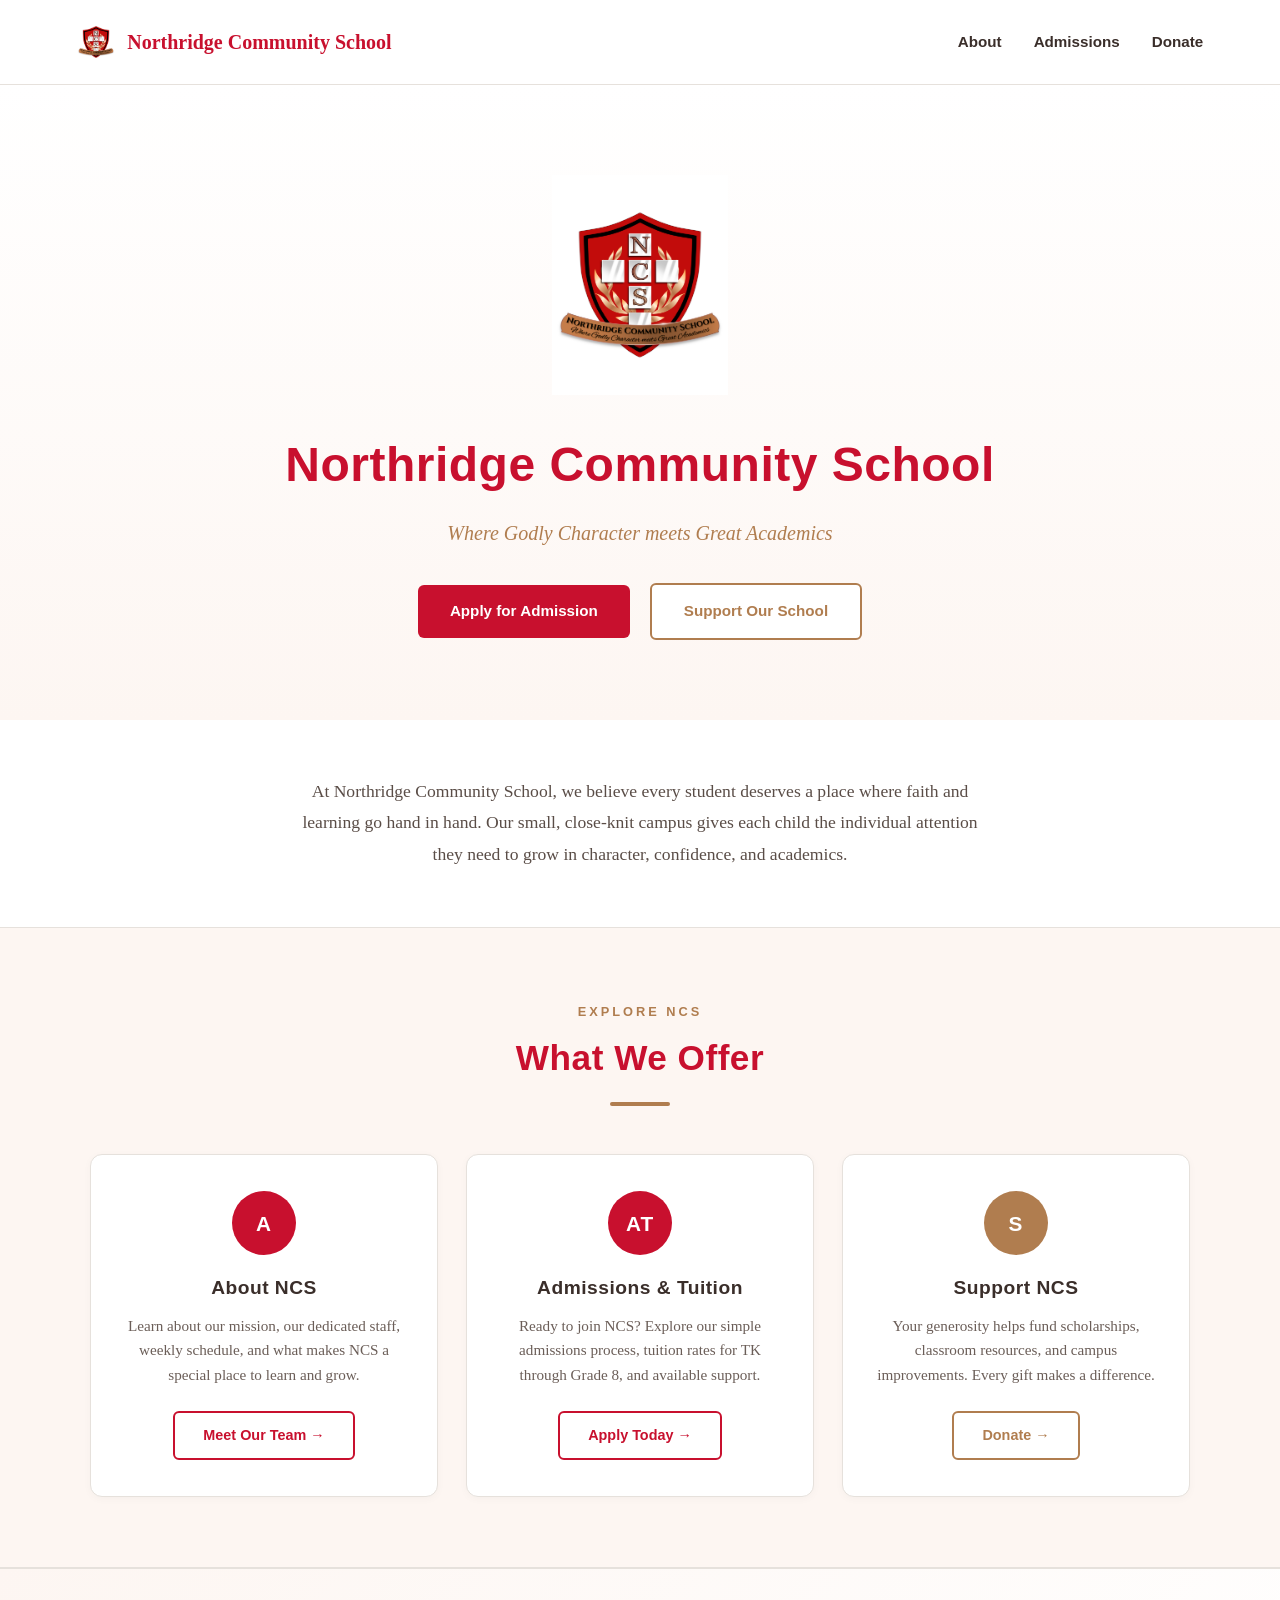
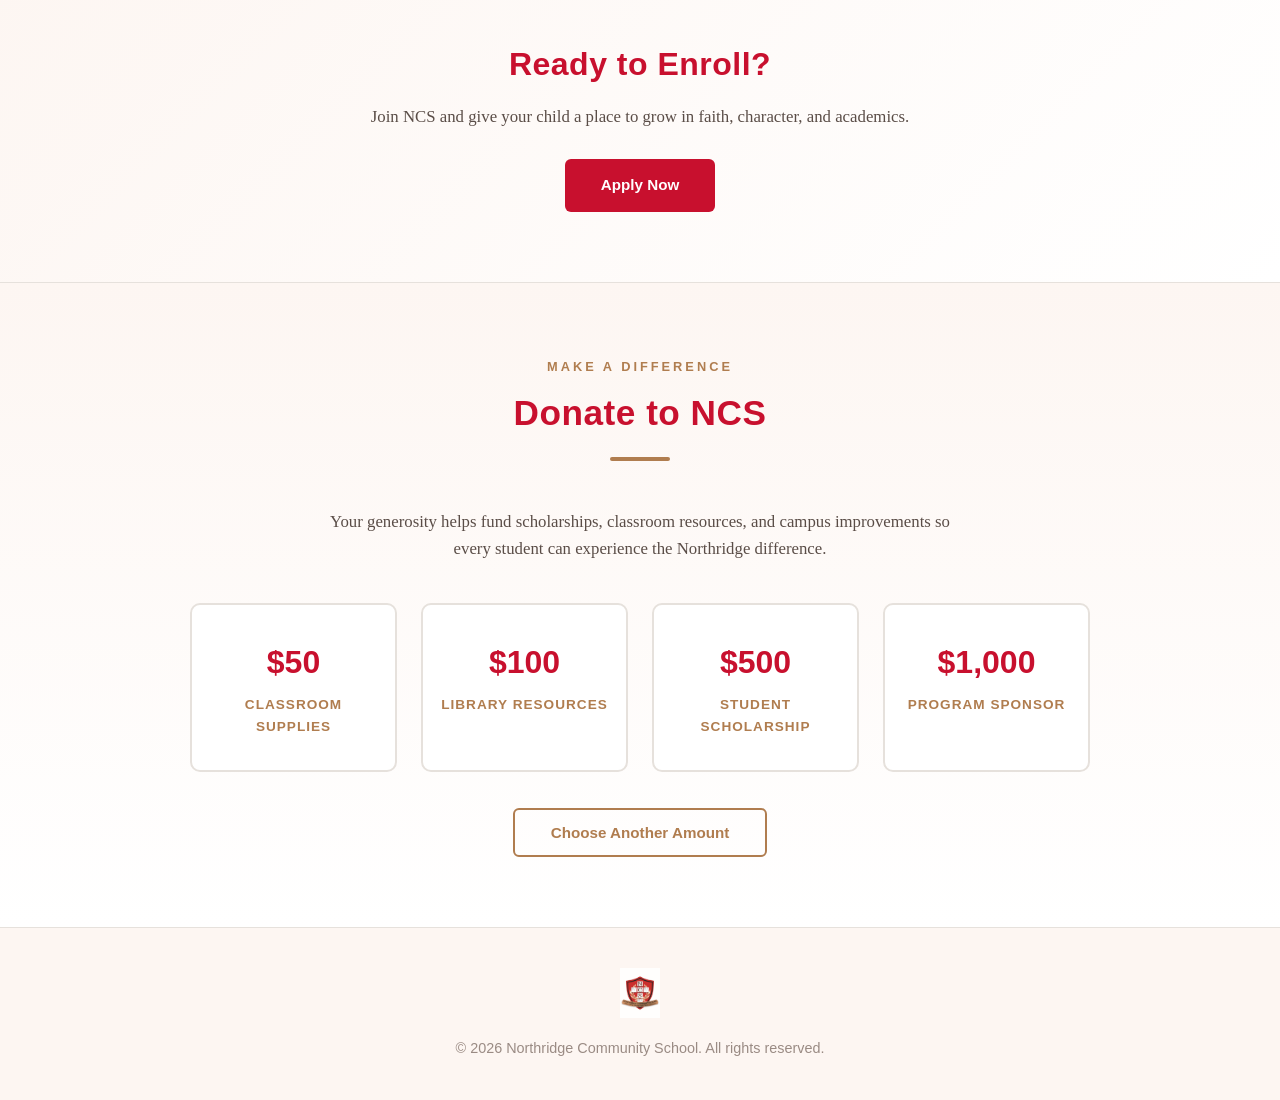
==== commit 4540b5f2: "Add files via upload" ====
--- a/index.html
+++ b/index.html
@@ -48,10 +48,10 @@
 <body>
 
 <nav>
-  <div class="brand">
+  <a href="index.html" class="brand">
     <img src="logo.png" alt="NCS Crest">
     <span>Northridge Community School</span>
-  </div>
+  </a>
   <ul class="nav-links" id="navLinks">
     <li><a href="about.html">About</a></li>
     <li><a href="admissions.html">Admissions</a></li>
@@ -84,19 +84,19 @@
   </div>
   <div class="preview-grid">
     <div class="preview-card">
-      <div class="preview-icon">📖</div>
+      <div class="preview-icon-text">A</div>
       <h3>About NCS</h3>
       <p>Learn about our mission, our dedicated staff, weekly schedule, and what makes NCS a special place to learn and grow.</p>
       <a href="about.html" class="preview-link">Meet Our Team →</a>
     </div>
     <div class="preview-card">
-      <div class="preview-icon">📋</div>
+      <div class="preview-icon-text">AT</div>
       <h3>Admissions &amp; Tuition</h3>
       <p>Ready to join NCS? Explore our simple admissions process, tuition rates for TK through Grade 8, and available support.</p>
       <a href="admissions.html" class="preview-link">Apply Today →</a>
     </div>
     <div class="preview-card donate-preview">
-      <div class="preview-icon" style="background:var(--bronze);">❤️</div>
+      <div class="preview-icon-text bronze">S</div>
       <h3>Support NCS</h3>
       <p>Your generosity helps fund scholarships, classroom resources, and campus improvements. Every gift makes a difference.</p>
       <a href="#donate" class="preview-link">Donate →</a>
--- a/styles.css
+++ b/styles.css
@@ -231,3 +231,17 @@
   .page-header{padding:40px 6% 36px;}
   .page-header h1{font-size:1.9rem;}
 }
+
+/* Clickable brand logo */
+.brand{ text-decoration:none; }
+.brand:hover span{ text-decoration:underline; }
+
+/* Preview icon letters */
+.preview-icon-text{
+  width:64px;height:64px;border-radius:50%;background:var(--red);
+  display:flex;align-items:center;justify-content:center;
+  margin:0 auto 18px;
+  font-family:'Trebuchet MS',sans-serif;font-weight:700;
+  font-size:1.3rem;color:#fff;letter-spacing:1px;
+}
+.preview-icon-text.bronze{ background:var(--bronze); }
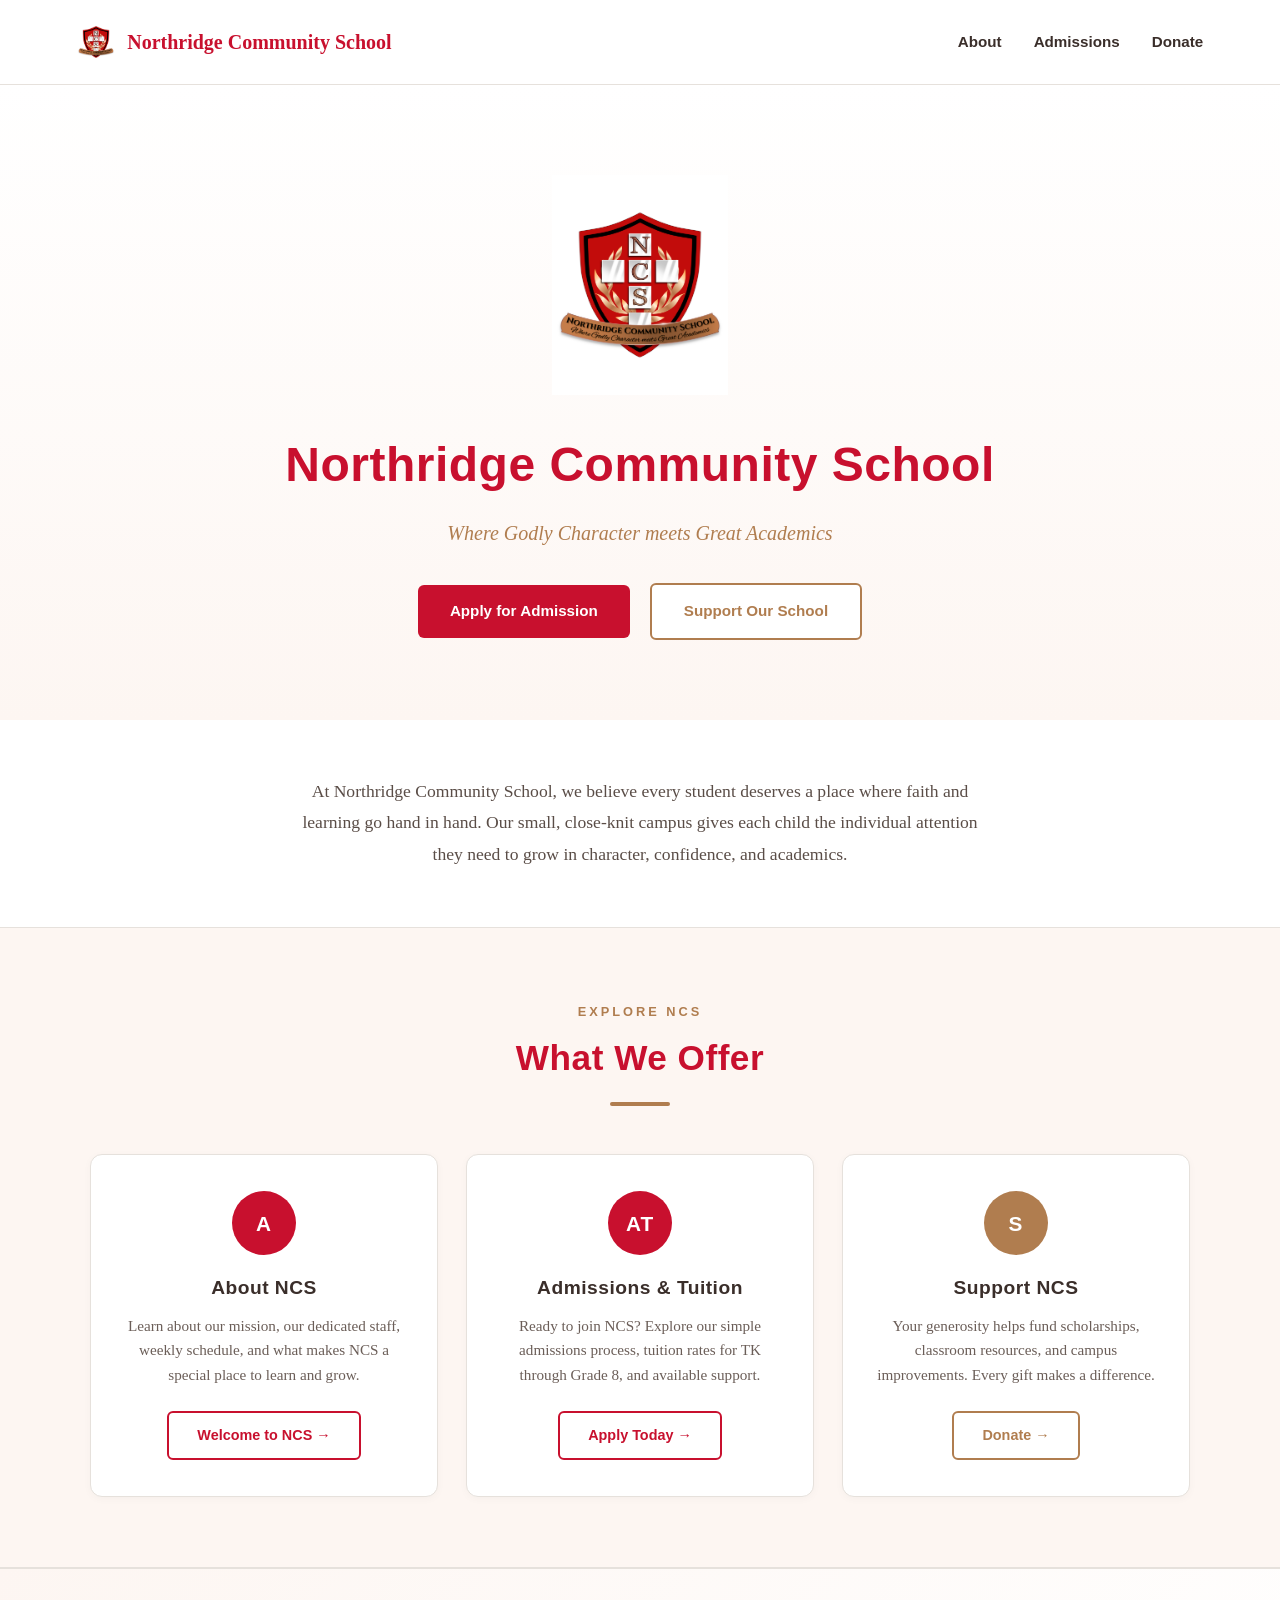
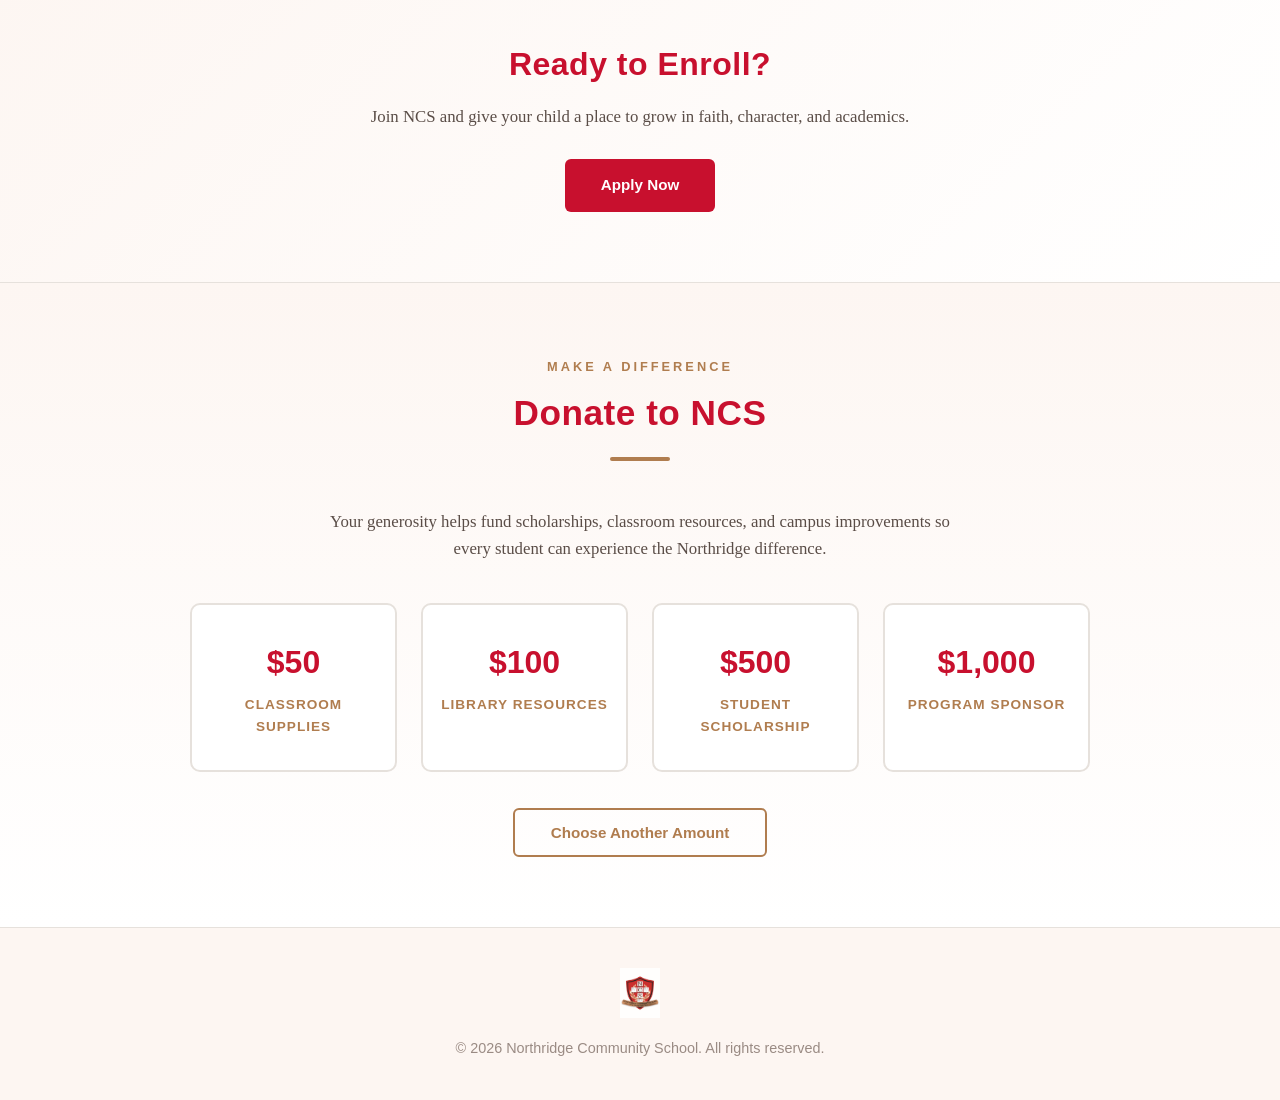
==== commit 8de32d0b: "Add files via upload" ====
--- a/index.html
+++ b/index.html
@@ -87,7 +87,7 @@
       <div class="preview-icon-text">A</div>
       <h3>About NCS</h3>
       <p>Learn about our mission, our dedicated staff, weekly schedule, and what makes NCS a special place to learn and grow.</p>
-      <a href="about.html" class="preview-link">Meet Our Team →</a>
+      <a href="about.html" class="preview-link">Welcome to NCS →</a>
     </div>
     <div class="preview-card">
       <div class="preview-icon-text">AT</div>
